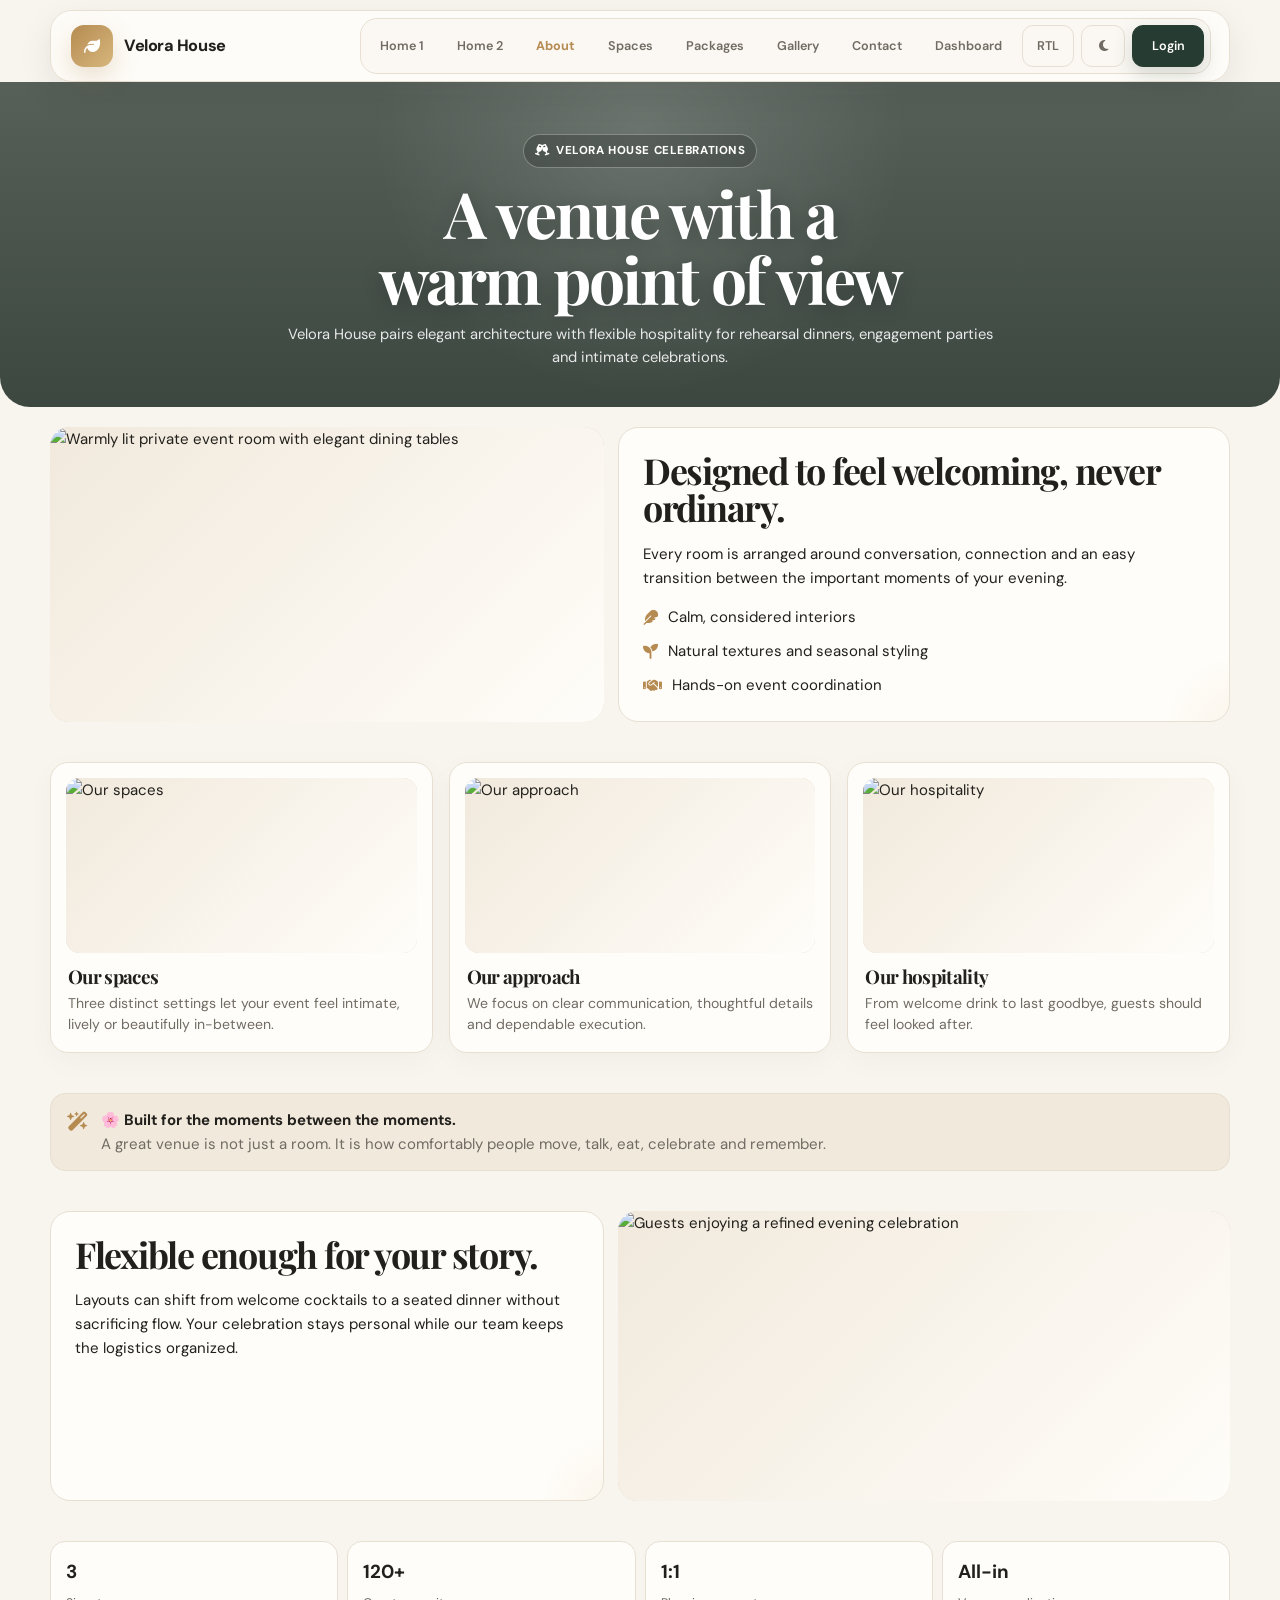
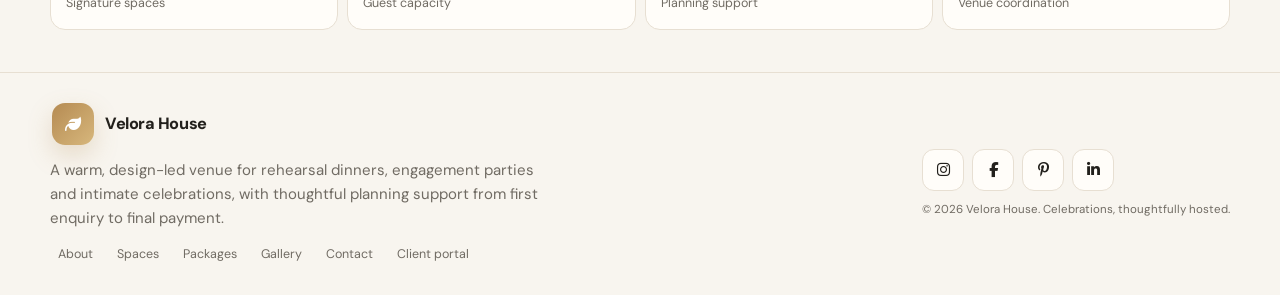
==== about.html @ f4fc36e4 "commit" ====
﻿<!DOCTYPE html>
<html lang="en">
<head>
    <meta charset="UTF-8">
    <meta name="viewport" content="width=device-width,initial-scale=1.0,viewport-fit=cover">
    <meta name="theme-color" content="#f8f5ef">
    <title>Velora House</title>
    <link rel="icon" type="image/svg+xml" href="data:image/svg+xml,%3Csvg xmlns='http://www.w3.org/2000/svg' viewBox='0 0 64 64'%3E%3Crect width='64' height='64' rx='18' fill='%23b58b52'/%3E%3Cpath d='M18 40c12-1 19-9 28-21 1 10-1 20-10 25-6 4-13 2-18-4Z' fill='white'/%3E%3C/svg%3E">
    <link rel="preconnect" href="https://fonts.googleapis.com">
    <link rel="preconnect" href="https://fonts.gstatic.com" crossorigin>
    <link href="https://fonts.googleapis.com/css2?family=DM+Sans:wght@400;500;600;700&family=Playfair+Display:wght@500;600;700&display=swap" rel="stylesheet">
    <link rel="stylesheet" href="https://cdnjs.cloudflare.com/ajax/libs/font-awesome/6.7.2/css/all.min.css">
    <link rel="stylesheet" href="assets/css/style.css">
</head>
<body>
    <div id="app"><header class="nav"><div class="container nav-in"><a class="logo" href="index.html" aria-label="Velora House home"><span class="logo-mark"><i class="fa-solid fa-leaf"></i></span><span>Velora House</span></a><nav class="navlinks"><a href="index.html">Home 1</a><a href="home-2.html">Home 2</a><a href="about.html">About</a><a href="spaces.html">Spaces</a><a href="packages.html">Packages</a><a href="gallery.html">Gallery</a><a href="contact.html">Contact</a><a href="dashboard.html">Dashboard</a><button class="nav-btn" data-rtl>RTL</button><button class="nav-btn" data-theme><i class="fa-solid fa-moon"></i></button><a class="nav-btn login-btn" href="login.html">Login</a></nav><button class="menu" id="menu"><i class="fa-solid fa-bars"></i></button></div></header><div id="mobileNav" style="display:none;position:fixed;inset:76px 14px auto 14px;z-index:1100;background:var(--surface);border:1px solid var(--line);border-radius:18px;padding:12px;box-shadow:var(--shadow)"><div style="display:grid;gap:5px"><a class="nav-btn" href="index.html">Home 1</a><a class="nav-btn" href="home-2.html">Home 2</a><a class="nav-btn" href="about.html">About</a><a class="nav-btn" href="spaces.html">Spaces</a><a class="nav-btn" href="packages.html">Packages</a><a class="nav-btn" href="gallery.html">Gallery</a><a class="nav-btn" href="contact.html">Contact</a><a class="nav-btn" href="dashboard.html">Dashboard</a><div style="display:grid;grid-template-columns:1fr 1fr;gap:6px"><button class="nav-btn" data-rtl>RTL</button><button class="nav-btn" data-theme>Theme</button></div><a class="btn primary" href="login.html">Login</a></div></div><main><section class="page-hero" style="--page-bg:url('https://images.unsplash.com/photo-1520854221256-17451cc331bf?auto=format&fit=crop&w=1800&q=90')"><div class="container"><span class="page-hero-kicker"><i class="fa-solid fa-champagne-glasses"></i> Velora House celebrations</span><h1>A venue with a warm point of view</h1><p>Velora House pairs elegant architecture with flexible hospitality for rehearsal dinners, engagement parties and intimate celebrations.</p></div></section>
<section class="section"><div class="container feature"><div class="visual reveal"><img src="https://images.unsplash.com/photo-1520854221256-17451cc331bf?auto=format&fit=crop&w=1800&q=90" alt="Warmly lit private event room with elegant dining tables" loading="lazy" decoding="async" referrerpolicy="no-referrer" onerror="this.onerror=null;this.src='https://storage.googleapis.com/leye_bucket/wp-content/uploads/429088db-salon-61_phillip-amandas-rehearsal-dinner-1018.jpg';"></div><div class="content reveal"><h2>Designed to feel welcoming, never ordinary.</h2><p>Every room is arranged around conversation, connection and an easy transition between the important moments of your evening.</p><div class="list"><div><i class="fa-solid fa-feather"></i><span>Calm, considered interiors</span></div><div><i class="fa-solid fa-seedling"></i><span>Natural textures and seasonal styling</span></div><div><i class="fa-solid fa-handshake"></i><span>Hands-on event coordination</span></div></div></div></div></section>
<section class="section"><div class="container grid-3"><article class="card reveal"><div class="card-media"><img src="https://images.unsplash.com/photo-1469371670807-013ccf25f16a?auto=format&fit=crop&w=1800&q=90" alt="Our spaces" loading="lazy" decoding="async" referrerpolicy="no-referrer" onerror="this.onerror=null;this.src='https://storage.googleapis.com/leye_bucket/wp-content/uploads/429088db-salon-61_phillip-amandas-rehearsal-dinner-1018.jpg';"></div><h3>Our spaces</h3><p>Three distinct settings let your event feel intimate, lively or beautifully in-between.</p></article><article class="card reveal"><div class="card-media"><img src="https://images.unsplash.com/photo-1511285560929-80b456fea0bc?auto=format&fit=crop&w=1800&q=90" alt="Our approach" loading="lazy" decoding="async" referrerpolicy="no-referrer" onerror="this.onerror=null;this.src='https://storage.googleapis.com/leye_bucket/wp-content/uploads/429088db-salon-61_phillip-amandas-rehearsal-dinner-1018.jpg';"></div><h3>Our approach</h3><p>We focus on clear communication, thoughtful details and dependable execution.</p></article><article class="card reveal"><div class="card-media"><img src="https://images.unsplash.com/photo-1510076857177-7470076d4098?auto=format&fit=crop&w=1800&q=90" alt="Our hospitality" loading="lazy" decoding="async" referrerpolicy="no-referrer" onerror="this.onerror=null;this.src='https://storage.googleapis.com/leye_bucket/wp-content/uploads/429088db-salon-61_phillip-amandas-rehearsal-dinner-1018.jpg';"></div><h3>Our hospitality</h3><p>From welcome drink to last goodbye, guests should feel looked after.</p></article></div></section>
<section class="section"><div class="container"><div class="notice"><i class="fa-solid fa-wand-magic-sparkles"></i><div><strong>🌸 Built for the moments between the moments.</strong><br><span style="color:var(--muted)">A great venue is not just a room. It is how comfortably people move, talk, eat, celebrate and remember.</span></div></div></div></section>
<section class="section"><div class="container feature"><div class="content reveal"><h2>Flexible enough for your story.</h2><p>Layouts can shift from welcome cocktails to a seated dinner without sacrificing flow. Your celebration stays personal while our team keeps the logistics organized.</p></div><div class="visual reveal"><img src="https://images.unsplash.com/photo-1527529482837-983692775a8b?auto=format&fit=crop&w=1800&q=90" alt="Guests enjoying a refined evening celebration" loading="lazy" decoding="async" referrerpolicy="no-referrer" onerror="this.onerror=null;this.src='https://storage.googleapis.com/leye_bucket/wp-content/uploads/429088db-salon-61_phillip-amandas-rehearsal-dinner-1018.jpg';"></div></div></section>
<section class="section"><div class="container"><div class="stats"><div class="stat"><strong>3</strong><span>Signature spaces</span></div><div class="stat"><strong>120+</strong><span>Guest capacity</span></div><div class="stat"><strong>1:1</strong><span>Planning support</span></div><div class="stat"><strong>All-in</strong><span>Venue coordination</span></div></div></div></section>
</main><footer class="footer"><div class="container footer-in"><div class="footer-copy"><a class="logo footer-logo" href="index.html"><span class="logo-mark"><i class="fa-solid fa-leaf"></i></span><span>Velora House</span></a><p>A warm, design-led venue for rehearsal dinners, engagement parties and intimate celebrations, with thoughtful planning support from first enquiry to final payment.</p><div class="footer-links"><a href="about.html">About</a><a href="spaces.html">Spaces</a><a href="packages.html">Packages</a><a href="gallery.html">Gallery</a><a href="contact.html">Contact</a><a href="dashboard.html">Client portal</a></div></div><div><div class="social"><a href="#" aria-label="Instagram"><i class="fa-brands fa-instagram"></i></a><a href="#" aria-label="Facebook"><i class="fa-brands fa-facebook-f"></i></a><a href="#" aria-label="Pinterest"><i class="fa-brands fa-pinterest-p"></i></a><a href="#" aria-label="LinkedIn"><i class="fa-brands fa-linkedin-in"></i></a></div><div style="color:var(--muted);font-size:.72rem;margin-top:10px">© 2026 Velora House. Celebrations, thoughtfully hosted.</div></div></div></footer>    </div>
    <button class="top" id="topBtn" aria-label="Back to top"><i class="fa-solid fa-arrow-up"></i></button>
    <script src="assets/js/main.js"></script>
</body>
</html>
---- assets/css/style.css ----
:root {
            --bg: #f8f5ef;
            --surface: #fffdf9;
            --ink: #22201c;
            --muted: #706b63;
            --line: #e7dfd2;
            --gold: #b58b52;
            --gold2: #d7b77c;
            --green: #263b31;
            --cream: #f1e9dc;
            --shadow: 0 18px 50px rgba(48, 39, 27, .10);
            --radius: 24px;
            --max: 1180px;
        }

        [data-theme="dark"] {
            --bg: #111814;
            --surface: #17221d;
            --ink: #f7f3eb;
            --muted: #b8b4aa;
            --line: #2c3a33;
            --gold: #d3ad70;
            --gold2: #e1c48e;
            --green: #dce7df;
            --cream: #202c25;
            --shadow: 0 18px 50px rgba(0, 0, 0, .28);
        }

        * {
            box-sizing: border-box
        }

        html {
            scroll-behavior: smooth
        }

        body {
            margin: 0;
            background: var(--bg);
            color: var(--ink);
            font-family: "DM Sans", sans-serif;
            line-height: 1.6;
            overflow-x: hidden
        }

        img {
            display: block;
            width: 100%;
            height: 100%;
            object-fit: cover
        }

        a {
            text-decoration: none;
            color: inherit
        }

        button,
        input,
        textarea,
        select {
            font: inherit
        }

        button {
            cursor: pointer
        }

        .container {
            width: min(var(--max), calc(100% - 40px));
            margin: auto
        }

        .nav {
            position: sticky;
            top: 0;
            z-index: 1000;
            background: color-mix(in srgb, var(--bg) 88%, transparent);
            backdrop-filter: blur(16px);
            border-bottom: 1px solid var(--line)
        }

        .nav-in {
            height: 76px;
            display: flex;
            align-items: center;
            gap: 14px
        }

        .logo {
            display: flex;
            align-items: center;
            gap: 10px;
            font-weight: 800;
            letter-spacing: -.03em;
            margin-right: auto
        }

        .logo-mark {
            width: 40px;
            height: 40px;
            border-radius: 13px;
            background: linear-gradient(135deg, var(--gold), var(--gold2));
            display: grid;
            place-items: center;
            color: #fff;
            box-shadow: 0 10px 24px rgba(181, 139, 82, .25)
        }

        .logo span {
            font-size: 1.05rem
        }

        .navlinks {
            display: flex;
            align-items: center;
            gap: 5px
        }

        .navlinks a,
        .nav-btn {
            border: 1px solid transparent;
            padding: 9px 12px;
            border-radius: 12px;
            color: var(--muted);
            font-weight: 600;
            font-size: .86rem;
            background: transparent
        }

        .navlinks a:hover,
        .nav-btn:hover {
            background: var(--surface);
            border-color: var(--line);
            color: var(--ink)
        }

        .nav-btn {
            border-color: var(--line);
            min-width: 74px
        }

        .login-btn {
            background: var(--green) !important;
            color: #fff !important;
            border-color: var(--green) !important
        }

        .menu {
            display: none;
            width: 42px;
            height: 42px;
            border: 1px solid var(--line);
            background: var(--surface);
            border-radius: 12px;
            color: var(--ink)
        }

        .hero {
            padding: 74px 0 38px
        }

        .hero-grid {
            display: grid;
            grid-template-columns: 1.02fr .98fr;
            gap: 28px;
            align-items: stretch
        }

        .hero-copy {
            min-height: 500px;
            padding: 48px;
            border: 1px solid var(--line);
            border-radius: 32px;
            background: linear-gradient(145deg, var(--surface), var(--cream));
            display: flex;
            flex-direction: column;
            justify-content: center
        }

        .eyebrow {
            display: inline-flex;
            align-self: flex-start;
            padding: 7px 12px;
            border-radius: 99px;
            border: 1px solid var(--line);
            color: var(--gold);
            font-weight: 700;
            font-size: .78rem;
            margin-bottom: 18px
        }

        h1,
        h2,
        h3 {
            font-family: "Playfair Display", serif;
            line-height: 1.05;
            letter-spacing: -.035em;
            margin: 0
        }

        .hero h1 {
            font-size: clamp(2.9rem, 6vw, 5.6rem);
            max-width: 760px
        }

        .hero h1 span {
            display: block
        }

        .hero p {
            color: var(--muted);
            max-width: 620px;
            font-size: 1.02rem;
            margin: 22px 0
        }

        .actions {
            display: flex;
            gap: 10px;
            flex-wrap: wrap
        }

        .btn {
            border: 1px solid var(--line);
            border-radius: 13px;
            padding: 12px 17px;
            background: var(--surface);
            color: var(--ink);
            font-weight: 700;
            display: inline-flex;
            align-items: center;
            justify-content: center;
            gap: 8px;
            min-height: 46px
        }

        .btn.primary {
            background: var(--green);
            border-color: var(--green);
            color: #fff
        }

        .btn.gold {
            background: var(--gold);
            border-color: var(--gold);
            color: #fff
        }

        .btn:hover {
            transform: translateY(-2px);
            box-shadow: 0 10px 22px rgba(0, 0, 0, .08)
        }

        .hero-media {
            min-height: 500px;
            border-radius: 32px;
            overflow: hidden;
            position: relative;
            box-shadow: var(--shadow)
        }

        .hero-media img {
            position: absolute;
            inset: 0
        }

        .hero-media:after {
            content: "";
            position: absolute;
            inset: 0;
            background: linear-gradient(180deg, transparent 50%, rgba(0, 0, 0, .58))
        }

        .hero-caption {
            position: absolute;
            z-index: 2;
            bottom: 24px;
            left: 24px;
            right: 24px;
            color: #fff
        }

        .hero-caption strong {
            font-size: 1.1rem
        }

        .hero-caption p {
            color: #eee;
            margin: 3px 0 0;
            font-size: .85rem
        }

        .section {
            padding: 34px 0
        }

        .section-head {
            display: flex;
            align-items: end;
            justify-content: space-between;
            gap: 20px;
            margin-bottom: 18px
        }

        .section-head h2 {
            font-size: clamp(1.8rem, 3vw, 2.7rem)
        }

        .section-head p {
            max-width: 550px;
            color: var(--muted);
            margin: 0
        }

        .grid-3 {
            display: grid;
            grid-template-columns: repeat(3, 1fr);
            gap: 16px
        }

        .grid-2 {
            display: grid;
            grid-template-columns: repeat(2, 1fr);
            gap: 16px
        }

        .card {
            background: var(--surface);
            border: 1px solid var(--line);
            border-radius: 22px;
            padding: 22px;
            box-shadow: 0 8px 30px rgba(0, 0, 0, .03);
            transition: .3s
        }

        .card:hover {
            transform: translateY(-5px);
            box-shadow: var(--shadow);
            border-color: color-mix(in srgb, var(--gold) 45%, var(--line))
        }

        .card-media {
            height: 220px;
            border-radius: 17px;
            overflow: hidden;
            margin: -4px -4px 18px
        }

        .card-media img {
            transition: transform .6s
        }

        .card:hover img {
            transform: scale(1.045)
        }

        .card h3 {
            font-size: 1.35rem;
            margin-bottom: 8px
        }

        .card p {
            color: var(--muted);
            margin: 0
        }

        .feature {
            display: grid;
            grid-template-columns: .95fr 1.05fr;
            gap: 20px;
            align-items: stretch
        }

        .feature .visual {
            min-height: 360px;
            border-radius: 26px;
            overflow: hidden
        }

        .feature .content {
            padding: 34px;
            border: 1px solid var(--line);
            background: var(--surface);
            border-radius: 26px
        }

        .list {
            display: grid;
            gap: 10px;
            margin-top: 20px
        }

        .list div {
            display: flex;
            gap: 10px;
            align-items: flex-start
        }

        .list i {
            color: var(--gold);
            margin-top: 5px
        }

        .stats {
            display: grid;
            grid-template-columns: repeat(4, 1fr);
            gap: 12px
        }

        .stat {
            padding: 19px;
            border: 1px solid var(--line);
            border-radius: 18px;
            background: var(--surface)
        }

        .stat strong {
            display: block;
            font-size: 1.35rem;
            margin-bottom: 5px
        }

        .stat span {
            color: var(--muted);
            font-size: .85rem
        }

        .gallery {
            display: grid;
            grid-template-columns: repeat(4, 1fr);
            gap: 12px
        }

        .gallery .g {
            height: 210px;
            border-radius: 18px;
            overflow: hidden;
            position: relative
        }

        .gallery .g:nth-child(1) {
            grid-column: span 2;
            grid-row: span 2;
            height: 432px
        }

        .gallery img {
            transition: .5s
        }

        .gallery .g:hover img {
            transform: scale(1.06)
        }

        .g:after {
            content: attr(data-caption);
            position: absolute;
            left: 10px;
            right: 10px;
            bottom: 10px;
            padding: 8px 10px;
            border-radius: 10px;
            background: rgba(0, 0, 0, .52);
            color: #fff;
            font-size: .76rem
        }

        .page-hero {
            padding: 62px 0 26px;
            text-align: center
        }

        .page-hero h1 {
            font-size: clamp(2.3rem, 5vw, 4rem);
            white-space: nowrap
        }

        .page-hero p {
            max-width: 690px;
            margin: 15px auto 0;
            color: var(--muted)
        }

        .notice {
            padding: 18px 20px;
            border: 1px solid var(--line);
            border-radius: 18px;
            background: var(--cream);
            display: flex;
            gap: 12px;
            align-items: flex-start
        }

        .notice i {
            color: var(--gold);
            font-size: 1.2rem;
            margin-top: 4px
        }

        .contact-grid {
            display: grid;
            grid-template-columns: .85fr 1.15fr;
            gap: 18px
        }

        .contact-info {
            display: grid;
            gap: 12px
        }

        .contact-item {
            padding: 20px;
            border: 1px solid var(--line);
            border-radius: 18px;
            background: var(--surface);
            display: flex;
            gap: 14px
        }

        .contact-item i {
            color: var(--gold);
            font-size: 1.2rem;
            width: 25px
        }

        .form {
            padding: 24px;
            border: 1px solid var(--line);
            background: var(--surface);
            border-radius: 22px
        }

        .form-grid {
            display: grid;
            grid-template-columns: 1fr 1fr;
            gap: 12px
        }

        .field {
            display: grid;
            gap: 6px
        }

        .field.full {
            grid-column: 1/-1
        }

        .field label {
            font-size: .8rem;
            font-weight: 700
        }

        .field input,
        .field textarea,
        .field select {
            border: 1px solid var(--line);
            background: var(--bg);
            color: var(--ink);
            border-radius: 12px;
            padding: 12px;
            outline: none
        }

        .field textarea {
            min-height: 120px;
            resize: vertical
        }

        .map {
            height: 280px;
            border: 0;
            width: 100%;
            border-radius: 20px
        }

        .footer {
            margin-top: 36px;
            border-top: 1px solid var(--line);
            padding: 34px 0
        }

        .footer-in {
            display: flex;
            justify-content: space-between;
            gap: 20px;
            align-items: center
        }

        .footer p {
            max-width: 500px;
            color: var(--muted);
            margin: 7px 0 0
        }

        .social {
            display: flex;
            gap: 8px
        }

        .social a {
            width: 42px;
            height: 42px;
            border: 1px solid var(--line);
            border-radius: 12px;
            display: grid;
            place-items: center;
            background: var(--surface);
            transition: .25s
        }

        .social a:hover {
            transform: translateY(-3px);
            box-shadow: var(--shadow);
            color: var(--gold)
        }

        .top {
            position: fixed;
            right: 18px;
            bottom: 18px;
            width: 44px;
            height: 44px;
            border: 1px solid var(--line);
            border-radius: 50%;
            background: var(--surface);
            color: var(--ink);
            z-index: 800;
            display: none
        }

        .reveal {
            opacity: 0;
            transform: translateY(18px);
            transition: .65s ease
        }

        .reveal.show {
            opacity: 1;
            transform: none
        }

        .auth {
            min-height: 100vh;
            display: grid;
            place-items: center;
            padding: 28px 18px;
            background: radial-gradient(circle at top, var(--cream), var(--bg) 48%)
        }

        .auth-card {
            width: min(430px, 100%);
            position: relative;
            padding: 62px 28px 28px;
            background: var(--surface);
            border: 1px solid var(--line);
            border-radius: 28px;
            box-shadow: var(--shadow)
        }

        .auth-controls {
            position: absolute;
            top: 16px;
            right: 16px;
            display: flex;
            gap: 7px
        }

        .auth-controls button {
            height: 38px;
            min-width: 52px;
            border: 1px solid var(--line);
            border-radius: 11px;
            background: var(--bg);
            color: var(--ink);
            font-weight: 700
        }

        .auth-logo {
            justify-content: center;
            margin-bottom: 15px
        }

        .auth h1 {
            text-align: center;
            font-size: 2rem
        }

        .auth-sub {
            text-align: center;
            color: var(--muted);
            font-size: .88rem;
            margin: 8px 0 20px
        }

        .social-login {
            display: grid;
            grid-template-columns: 1fr 1fr;
            gap: 9px
        }

        .social-login button {
            border: 1px solid var(--line);
            background: var(--surface);
            border-radius: 11px;
            padding: 11px;
            font-weight: 700;
            transition: .25s
        }

        .social-login button:hover {
            transform: translateY(-2px);
            box-shadow: 0 9px 18px rgba(0, 0, 0, .08)
        }

        .divider {
            text-align: center;
            color: var(--muted);
            font-size: .72rem;
            margin: 14px 0
        }

        .auth-form {
            display: grid;
            gap: 11px
        }

        .auth-form label {
            font-size: .76rem;
            font-weight: 700
        }

        .auth-form input {
            width: 100%;
            padding: 11px;
            border: 1px solid var(--line);
            border-radius: 11px;
            background: var(--bg);
            color: var(--ink)
        }

        .remember-row {
            display: flex;
            justify-content: space-between;
            align-items: center;
            gap: 24px;
            font-size: .72rem;
            margin-top: -2px
        }

        .remember-row label {
            display: flex;
            align-items: center;
            gap: 6px;
            white-space: nowrap
        }

        .remember-row a {
            color: var(--gold);
            font-weight: 700;
            white-space: nowrap
        }

        .auth-switch {
            text-align: center;
            color: var(--muted);
            font-size: .8rem;
            margin-top: 15px
        }

        .auth-switch a {
            color: var(--gold);
            font-weight: 800
        }

        .dashboard {
            min-height: 100vh;
            background: var(--bg)
        }

        .dash-shell {
            display: grid;
            grid-template-columns: 240px 1fr;
            min-height: 100vh
        }

        .sidebar {
            position: sticky;
            top: 0;
            height: 100vh;
            border-right: 1px solid var(--line);
            background: var(--surface);
            padding: 20px 14px;
            display: flex;
            flex-direction: column
        }

        .side-links {
            display: grid;
            gap: 5px;
            margin-top: 28px
        }

        .side-links a,
        .side-action {
            padding: 11px 12px;
            border-radius: 12px;
            color: var(--muted);
            font-weight: 700;
            font-size: .85rem;
            border: 1px solid transparent;
            background: transparent;
            text-align: left
        }

        .side-links a:hover,
        .side-action:hover,
        .side-links a.active {
            background: var(--cream);
            border-color: var(--line);
            color: var(--ink)
        }

        .side-bottom {
            margin-top: auto;
            display: grid;
            gap: 5px
        }

        .dash-main {
            padding: 24px;
            min-width: 0
        }

        .dash-top {
            display: flex;
            align-items: center;
            justify-content: space-between;
            gap: 15px;
            margin-bottom: 22px
        }

        .dash-menu {
            display: none;
            width: 42px;
            height: 42px;
            border: 1px solid var(--line);
            border-radius: 12px;
            background: var(--surface);
            color: var(--ink)
        }

        .dash-welcome {
            padding: 26px;
            border-radius: 24px;
            background: linear-gradient(135deg, var(--green), #3c594a);
            color: #fff;
            margin-bottom: 18px
        }

        .dash-welcome p {
            margin: 7px 0 0;
            color: #dce7df
        }

        .dash-grid {
            display: grid;
            grid-template-columns: repeat(4, 1fr);
            gap: 12px;
            margin-bottom: 18px
        }

        .dash-card {
            padding: 19px;
            background: var(--surface);
            border: 1px solid var(--line);
            border-radius: 18px
        }

        .dash-card small {
            color: var(--muted)
        }

        .dash-card strong {
            display: block;
            font-size: 1.45rem;
            margin: 5px 0
        }

        .dash-section {
            margin-bottom: 18px
        }

        .dash-section h2 {
            font-size: 1.5rem;
            margin-bottom: 12px
        }

        .station-grid {
            display: grid;
            grid-template-columns: repeat(3, 1fr);
            gap: 12px
        }

        .station {
            border: 1px solid var(--line);
            background: var(--surface);
            border-radius: 18px;
            padding: 16px
        }

        .station .row {
            display: flex;
            justify-content: space-between;
            gap: 8px
        }

        .status {
            font-size: .72rem;
            font-weight: 800;
            color: #247a4c;
            background: #e5f4ea;
            padding: 5px 8px;
            border-radius: 99px
        }

        .status.busy {
            color: #9a5d17;
            background: #fff0d9
        }

        .progress {
            height: 8px;
            background: var(--line);
            border-radius: 99px;
            overflow: hidden;
            margin: 12px 0
        }

        .progress span {
            display: block;
            height: 100%;
            width: 68%;
            background: var(--gold);
            border-radius: 99px
        }

        .table-wrap {
            overflow: auto;
            border: 1px solid var(--line);
            border-radius: 18px;
            background: var(--surface)
        }

        table {
            width: 100%;
            border-collapse: collapse;
            min-width: 650px
        }

        th,
        td {
            text-align: left;
            padding: 13px;
            border-bottom: 1px solid var(--line);
            font-size: .82rem
        }

        th {
            color: var(--muted);
            font-size: .72rem;
            text-transform: uppercase
        }

        tr:last-child td {
            border-bottom: 0
        }

        .dash-view {
            display: none
        }

        .dash-view.active {
            display: block
        }

        @media(max-width:1050px) {
            .navlinks {
                display: none
            }

            .menu {
                display: block
            }

            .hero-grid,
            .feature,
            .contact-grid {
                grid-template-columns: 1fr
            }

            .hero-copy,
            .hero-media {
                min-height: 420px
            }

            .grid-3,
            .station-grid {
                grid-template-columns: repeat(2, 1fr)
            }

            .dash-shell {
                grid-template-columns: 1fr
            }

            .sidebar {
                position: fixed;
                z-index: 1200;
                left: -270px;
                width: 250px;
                transition: .25s
            }

            .sidebar.open {
                left: 0;
                box-shadow: 20px 0 50px rgba(0, 0, 0, .15)
            }

            .dash-menu {
                display: block
            }

            .dash-grid {
                grid-template-columns: repeat(2, 1fr)
            }
        }

        @media(max-width:680px) {
            .container {
                width: min(100% - 28px, var(--max))
            }

            .nav-in {
                height: 68px
            }

            .logo span {
                font-size: .95rem
            }

            .nav-btn {
                min-width: 64px
            }

            .hero {
                padding: 28px 0 18px
            }

            .hero-grid {
                gap: 14px
            }

            .hero-copy {
                padding: 28px 20px;
                min-height: 440px;
                border-radius: 22px
            }

            .hero-media {
                min-height: 330px;
                border-radius: 22px
            }

            .hero h1 {
                font-size: clamp(2.35rem, 12vw, 3.6rem)
            }

            .hero h1 span {
                display: block
            }

            .section {
                padding: 24px 0
            }

            .section-head {
                display: block
            }

            .section-head p {
                margin-top: 8px
            }

            .grid-3,
            .grid-2,
            .stats,
            .dash-grid,
            .form-grid {
                grid-template-columns: 1fr
            }

            .gallery {
                grid-template-columns: 1fr 1fr
            }

            .gallery .g,
            .gallery .g:nth-child(1) {
                height: 170px;
                grid-column: auto;
                grid-row: auto
            }

            .page-hero {
                padding: 42px 0 20px
            }

            .page-hero h1 {
                font-size: 2.35rem;
                white-space: normal
            }

            .feature .content {
                padding: 24px
            }

            .feature .visual {
                min-height: 290px
            }

            .contact-grid {
                gap: 12px
            }

            .footer-in {
                display: grid
            }

            .footer {
                padding-bottom: 90px
            }

            .auth {
                padding: 14px
            }

            .auth-card {
                padding: 62px 20px 24px;
                border-radius: 22px
            }

            .auth-controls {
                top: 12px;
                right: 12px
            }

            .auth h1 {
                font-size: 1.75rem
            }

            .remember-row {
                gap: 28px
            }

            .auth-form input {
                min-height: 44px
            }

            .dash-main {
                padding: 15px
            }

            .dash-welcome {
                padding: 20px
            }

            .station-grid {
                grid-template-columns: 1fr
            }

            .dash-top {
                margin-bottom: 15px
            }
        }

        @media(prefers-reduced-motion:reduce) {

            *,
            *::before,
            *::after {
                scroll-behavior: auto !important;
                transition: none !important;
                animation: none !important
            }
        }

        /* ===== Premium refinement layer ===== */
        html {
            background: var(--bg);
            color-scheme: light
        }

        html[data-theme="dark"] {
            color-scheme: dark
        }

        body {
            min-width: 320px;
            transition: background-color .28s ease, color .28s ease
        }

        .nav {
            background: transparent;
            border: 0;
            padding: 10px 0 0
        }

        .nav-in {
            height: 68px;
            padding: 0 9px;
            background: color-mix(in srgb, var(--surface) 92%, transparent);
            border: 1px solid var(--line);
            border-radius: 20px;
            box-shadow: 0 12px 35px rgba(31, 27, 21, .08)
        }

        [data-theme="dark"] .nav-in {
            box-shadow: 0 14px 40px rgba(0, 0, 0, .22)
        }

        .navlinks {
            padding: 5px;
            background: color-mix(in srgb, var(--bg) 65%, transparent);
            border: 1px solid var(--line);
            border-radius: 15px
        }

        .navlinks a,
        .nav-btn {
            transition: transform .22s ease, background .22s ease, color .22s ease, border-color .22s ease, box-shadow .22s ease
        }

        .navlinks a:hover,
        .nav-btn:hover {
            transform: translateY(-1px);
            box-shadow: 0 7px 18px rgba(0, 0, 0, .06)
        }

        .navlinks .login-btn {
            box-shadow: 0 8px 20px rgba(38, 59, 49, .18)
        }

        .logo-mark {
            position: relative;
            overflow: hidden
        }

        .logo-mark:after {
            content: "";
            position: absolute;
            inset: -60% -20%;
            background: linear-gradient(120deg, transparent 35%, rgba(255, 255, 255, .55) 50%, transparent 65%);
            transform: translateX(-80%);
            animation: logoSweep 4.5s ease-in-out infinite
        }

        @keyframes logoSweep {

            0%,
            65% {
                transform: translateX(-80%)
            }

            78%,
            100% {
                transform: translateX(80%)
            }
        }

        .hero {
            padding-top: 58px
        }

        .hero-copy {
            position: relative;
            overflow: hidden;
            isolation: isolate
        }

        .hero-copy:before,
        .hero-copy:after {
            content: "";
            position: absolute;
            border-radius: 50%;
            filter: blur(2px);
            z-index: -1;
            pointer-events: none
        }

        .hero-copy:before {
            width: 220px;
            height: 220px;
            right: -80px;
            top: -70px;
            background: radial-gradient(circle, rgba(215, 183, 124, .24), transparent 68%);
            animation: orbFloat 7s ease-in-out infinite
        }

        .hero-copy:after {
            width: 180px;
            height: 180px;
            left: -80px;
            bottom: -80px;
            background: radial-gradient(circle, rgba(38, 59, 49, .13), transparent 68%);
            animation: orbFloat 9s ease-in-out infinite reverse
        }

        @keyframes orbFloat {
            50% {
                transform: translate(18px, 14px) scale(1.08)
            }
        }

        .hero h1 {
            position: relative
        }

        .hero h1 span {
            opacity: 0;
            transform: translateY(28px);
            animation: headlineIn .8s cubic-bezier(.2, .75, .2, 1) forwards
        }

        .hero h1 span:nth-child(2) {
            animation-delay: .14s
        }

        @keyframes headlineIn {
            to {
                opacity: 1;
                transform: none
            }
        }

        .hero h1:after {
            content: "";
            display: block;
            width: 92px;
            height: 5px;
            border-radius: 99px;
            background: linear-gradient(90deg, var(--gold), var(--gold2), transparent);
            margin-top: 20px;
            animation: lineReveal 1s .38s ease both
        }

        @keyframes lineReveal {
            from {
                width: 0;
                opacity: 0
            }

            to {
                width: 92px;
                opacity: 1
            }
        }

        .hero-media {
            transform: translateZ(0);
            box-shadow: 0 24px 70px rgba(34, 29, 22, .14)
        }

        .hero-media img {
            animation: heroZoom 12s ease-in-out infinite alternate
        }

        @keyframes heroZoom {
            from {
                transform: scale(1)
            }

            to {
                transform: scale(1.045)
            }
        }

        .hero-caption {
            padding: 14px 16px;
            border: 1px solid rgba(255, 255, 255, .18);
            background: rgba(15, 18, 15, .35);
            backdrop-filter: blur(12px);
            border-radius: 16px
        }

        .actions .btn {
            transition: transform .25s ease, box-shadow .25s ease
        }

        .actions .btn:hover {
            transform: translateY(-3px) scale(1.01)
        }

        .section-head h2 {
            position: relative
        }

        .section-head h2:after {
            content: "";
            display: block;
            width: 42px;
            height: 3px;
            background: var(--gold);
            border-radius: 99px;
            margin-top: 10px
        }

        .card {
            position: relative;
            overflow: hidden
        }

        .card:before {
            content: "";
            position: absolute;
            left: 0;
            top: 0;
            width: 100%;
            height: 2px;
            background: linear-gradient(90deg, transparent, var(--gold), transparent);
            transform: scaleX(0);
            transition: .35s
        }

        .card:hover:before {
            transform: scaleX(1)
        }

        .feature .content {
            position: relative;
            overflow: hidden
        }

        .feature .content:after {
            content: "";
            position: absolute;
            width: 160px;
            height: 160px;
            right: -90px;
            bottom: -90px;
            background: radial-gradient(circle, var(--gold2), transparent 67%);
            opacity: .12;
            pointer-events: none
        }

        .stat {
            transition: .25s ease
        }

        .stat:hover {
            transform: translateY(-3px);
            box-shadow: var(--shadow)
        }

        .gallery .g {
            box-shadow: 0 10px 28px rgba(0, 0, 0, .07)
        }

        .page-hero {
            position: relative;
            overflow: hidden
        }

        .page-hero:before {
            content: "";
            position: absolute;
            inset: 0;
            pointer-events: none;
            background: radial-gradient(circle at 50% 0, rgba(215, 183, 124, .16), transparent 42%)
        }

        .page-hero>* {
            position: relative
        }

        .page-hero h1 {
            animation: pageTitle .7s ease both
        }

        @keyframes pageTitle {
            from {
                opacity: 0;
                transform: translateY(15px)
            }

            to {
                opacity: 1;
                transform: none
            }
        }

        .auth {
            background: var(--bg);
            transition: background .28s ease
        }

        .auth-card {
            background: var(--surface);
            transition: background .28s ease, border-color .28s ease;
            box-shadow: 0 24px 70px rgba(34, 29, 22, .12)
        }

        .auth-controls button {
            transition: .2s
        }

        .auth-controls button:hover {
            transform: translateY(-2px);
            color: var(--gold)
        }

        .dashboard {
            background: var(--bg)
        }

        .sidebar {
            background: var(--surface);
            transition: background .28s ease
        }

        .dash-welcome {
            position: relative;
            overflow: hidden;
            box-shadow: 0 16px 40px rgba(38, 59, 49, .15)
        }

        .dash-welcome:after {
            content: "";
            position: absolute;
            width: 220px;
            height: 220px;
            right: -70px;
            top: -90px;
            border-radius: 50%;
            background: radial-gradient(circle, rgba(215, 183, 124, .35), transparent 68%);
            animation: orbFloat 8s ease-in-out infinite
        }

        /* image safety: never show broken-image icon */
        img {
            background: linear-gradient(135deg, var(--cream), var(--surface))
        }

        @media(max-width:1050px) {
            .nav {
                padding: 8px 0 0
            }

            .nav-in {
                height: 62px
            }

            .navlinks {
                display: none
            }

            .menu {
                display: grid;
                place-items: center
            }
        }

        @media(max-width:680px) {
            .nav-in {
                height: 60px;
                border-radius: 17px
            }

            .nav {
                padding-top: 7px
            }

            .hero {
                padding-top: 28px
            }

            .hero-copy {
                min-height: 410px
            }

            .hero h1:after {
                margin-top: 16px
            }

            .hero-media img {
                animation: none
            }

            .page-hero h1 {
                white-space: normal
            }

            .nav-in {
                padding: 0 7px
            }

            .logo {
                min-width: 0
            }

            .logo span {
                font-size: .9rem
            }

            .logo-mark {
                width: 37px;
                height: 37px
            }
        }


        /* FINAL REFINEMENT V2 START */
        :root {
            --heading-xl: clamp(2.25rem, 4.8vw, 4.15rem);
            --heading-lg: clamp(1.65rem, 2.8vw, 2.45rem);
            --section-gap: 22px;
        }

        [data-theme="dark"] {
            --bg: #0f1512;
            --surface: #17201b;
            --ink: #f7f4ec;
            --muted: #c2c0b8;
            --line: #304038;
            --cream: #202c25;
            --green: #315344;
            --gold: #d8b678;
        }

        body {
            font-size: 15px
        }

        .container {
            width: min(var(--max), calc(100% - 32px))
        }

        .hero {
            padding: 38px 0 18px
        }

        .hero-grid {
            gap: 18px
        }

        .hero-copy {
            min-height: 410px;
            padding: 34px 36px;
            border-radius: 26px;
        }

        .hero-media {
            min-height: 410px;
            border-radius: 26px
        }

        .hero h1 {
            font-size: var(--heading-xl);
            line-height: .98;
            max-width: 720px;
        }

        .hero h1 span {
            display: block
        }

        .hero h1 span:first-child {
            position: relative;
        }

        .hero h1 span:first-child:after {
            content: "";
            display: block;
            width: 72px;
            height: 4px;
            margin-top: 13px;
            border-radius: 99px;
            background: linear-gradient(90deg, var(--gold), transparent);
            animation: titleLine 1.4s ease-out both;
        }

        @keyframes titleLine {
            from {
                width: 0;
                opacity: 0
            }

            to {
                width: 72px;
                opacity: 1
            }
        }

        .hero p {
            margin: 17px 0;
            font-size: .95rem;
            max-width: 570px
        }

        .eyebrow {
            margin-bottom: 14px
        }

        .actions {
            gap: 9px
        }

        .btn,
        .nav-btn,
        .navlinks a {
            min-height: 42px;
            height: 42px;
            display: inline-flex;
            align-items: center;
            justify-content: center;
            text-align: center;
            line-height: 1;
        }

        .btn {
            padding: 0 16px
        }

        .section {
            padding: 20px 0
        }

        .section-head {
            margin-bottom: 13px
        }

        .section-head h2 {
            font-size: var(--heading-lg)
        }

        .card {
            padding: 17px;
            border-radius: 18px
        }

        .card-media {
            height: 175px;
            margin: -2px -2px 14px;
            border-radius: 14px
        }

        .card h3 {
            font-size: 1.18rem;
            margin-bottom: 6px
        }

        .card p {
            font-size: .88rem;
            line-height: 1.5
        }

        .feature {
            gap: 14px
        }

        .feature .visual {
            min-height: 290px;
            border-radius: 20px
        }

        .feature .content {
            padding: 24px;
            border-radius: 20px
        }

        .feature .content h2 {
            font-size: var(--heading-lg)
        }

        .stats {
            gap: 9px
        }

        .stat {
            padding: 15px;
            border-radius: 15px
        }

        .stat strong {
            font-size: 1.18rem;
            margin-bottom: 3px
        }

        .stat span {
            font-size: .78rem
        }

        .gallery {
            gap: 9px
        }

        .gallery .g {
            height: 175px;
            border-radius: 14px
        }

        .gallery .g:nth-child(1) {
            height: 360px
        }

        .page-hero {
            padding: 40px 0 17px
        }

        .page-hero h1 {
            font-size: clamp(2rem, 4.5vw, 3.35rem);
            line-height: 1.04;
            white-space: normal;
        }

        .page-hero p {
            margin: 10px auto 0;
            font-size: .92rem
        }

        .notice {
            padding: 14px 16px;
            border-radius: 15px
        }

        .contact-grid {
            gap: 14px
        }

        .contact-item {
            padding: 15px;
            border-radius: 15px
        }

        .form {
            padding: 19px;
            border-radius: 18px
        }

        .footer {
            margin-top: 22px;
            padding: 25px 0
        }

        .footer-in {
            gap: 15px
        }

        .top {
            width: 42px;
            height: 42px
        }

        .nav {
            background: color-mix(in srgb, var(--bg) 94%, transparent)
        }

        .nav-in {
            height: 70px
        }

        .logo-mark {
            width: 38px;
            height: 38px;
            border-radius: 12px
        }

        .navlinks {
            gap: 3px
        }

        .navlinks a,
        .nav-btn {
            padding: 0 10px;
            font-size: .78rem
        }

        .login-btn {
            min-width: 72px
        }

        .auth-card {
            padding: 58px 24px 24px
        }

        .auth h1 {
            font-size: 1.85rem
        }

        .auth-sub {
            margin: 6px 0 16px
        }

        .auth-form {
            gap: 9px
        }

        .auth-form input {
            height: 43px
        }

        .remember-row {
            gap: 32px
        }

        .dashboard .dash-main {
            padding: 20px
        }

        .dash-welcome {
            padding: 21px;
            margin-bottom: 14px
        }

        .dash-grid {
            gap: 9px;
            margin-bottom: 14px
        }

        .dash-card {
            padding: 15px
        }

        .dash-section {
            margin-bottom: 14px
        }

        .dash-section h2 {
            font-size: 1.3rem;
            margin-bottom: 9px
        }

        .station-grid {
            gap: 9px
        }

        .station {
            padding: 14px
        }

        .table-wrap {
            border-radius: 14px
        }

        .img-fallback {
            background:
                radial-gradient(circle at 25% 20%, rgba(216, 182, 120, .35), transparent 32%),
                linear-gradient(135deg, var(--cream), var(--surface));
            display: grid;
            place-items: end start;
            min-height: 100%;
        }

        .img-fallback:after {
            content: attr(data-fallback);
            margin: 14px;
            padding: 7px 9px;
            border-radius: 9px;
            background: rgba(0, 0, 0, .5);
            color: #fff;
            font-size: .72rem;
        }

        [data-theme="dark"] .img-fallback:after {
            background: rgba(255, 255, 255, .12);
            color: var(--ink)
        }

        /* Keep every text/button readable in dark mode. */
        [data-theme="dark"] .btn.primary,
        [data-theme="dark"] .login-btn {
            background: #d5b271 !important;
            color: #17130e !important;
            border-color: #d5b271 !important
        }

        [data-theme="dark"] .btn.gold {
            background: #d5b271;
            border-color: #d5b271;
            color: #17130e
        }

        [data-theme="dark"] .dash-welcome {
            background: linear-gradient(135deg, #263f32, #315344);
            color: #fff
        }

        [data-theme="dark"] .dash-welcome p {
            color: #e1ebe4
        }

        [data-theme="dark"] .status {
            color: #ccebd7;
            background: #173426
        }

        [data-theme="dark"] .status.busy {
            color: #f4d19a;
            background: #3a2a17
        }

        @media(max-width:1050px) {

            .hero-copy,
            .hero-media {
                min-height: 360px
            }

            .hero-copy {
                padding: 28px
            }

            .page-hero {
                padding-top: 34px
            }
        }

        @media(max-width:680px) {
            .container {
                width: calc(100% - 28px)
            }

            .hero {
                padding: 20px 0 10px
            }

            .hero-grid {
                gap: 10px
            }

            .hero-copy {
                min-height: auto;
                padding: 25px 18px;
                border-radius: 20px
            }

            .hero-media {
                min-height: 285px;
                border-radius: 20px
            }

            .hero h1 {
                font-size: clamp(2.15rem, 11vw, 3.15rem);
                line-height: .99
            }

            .hero h1 span:first-child:after {
                margin-top: 10px;
                height: 3px;
                width: 54px
            }

            .hero p {
                font-size: .88rem;
                margin: 14px 0
            }

            .actions {
                width: 100%
            }

            .actions .btn {
                flex: 1;
                min-width: 0
            }

            .section {
                padding: 15px 0
            }

            .section-head {
                margin-bottom: 10px
            }

            .section-head h2 {
                font-size: 1.7rem
            }

            .grid-3,
            .grid-2,
            .stats,
            .dash-grid {
                gap: 9px
            }

            .card {
                padding: 14px
            }

            .card-media {
                height: 155px
            }

            .feature .visual {
                min-height: 235px
            }

            .feature .content {
                padding: 19px
            }

            .gallery .g,
            .gallery .g:nth-child(1) {
                height: 150px
            }

            .page-hero {
                padding: 28px 0 12px
            }

            .page-hero h1 {
                font-size: 2.05rem
            }

            .page-hero p {
                font-size: .86rem
            }

            .footer {
                margin-top: 15px
            }

            .auth-card {
                padding: 58px 18px 20px
            }

            .auth h1 {
                font-size: 1.65rem
            }

            .dash-main {
                padding: 12px !important
            }

            .dash-welcome {
                padding: 18px
            }

            .dash-welcome h1 {
                font-size: 1.55rem !important
            }
        }

        @media(max-width:390px) {
            .hero h1 {
                font-size: 2rem
            }

            .hero-copy {
                padding: 22px 16px
            }

            .btn {
                padding: 0 12px;
                font-size: .8rem
            }

            .remember-row {
                gap: 22px;
                font-size: .68rem
            }
        }

        /* FINAL REFINEMENT V2 END */


        /* FINAL VENUE REFINEMENT */
        .hero h1 {
            font-size: clamp(2.35rem, 5.2vw, 4.35rem);
            letter-spacing: -.045em
        }

        .hero h1 span {
            display: block;
            white-space: nowrap
        }

        @media(max-width:680px) {
            .hero h1 {
                font-size: clamp(1.95rem, 9.7vw, 3.05rem)
            }

            .hero h1 span {
                white-space: nowrap
            }
        }

        @media(max-width:390px) {
            .hero h1 {
                font-size: 1.82rem
            }
        }

        .footer-logo {
            margin-bottom: 8px
        }

        .footer-copy {
            max-width: 560px
        }

        .footer-links {
            display: flex;
            gap: 8px;
            flex-wrap: wrap;
            margin-top: 10px
        }

        .footer-links a {
            font-size: .78rem;
            color: var(--muted);
            padding: 5px 8px;
            border-radius: 8px
        }

        .footer-links a:hover {
            background: var(--cream);
            color: var(--ink)
        }

        .feature .content {
            min-height: 0
        }

        .feature .content p {
            max-width: 650px
        }

        .feature .content .list {
            margin-top: 14px
        }

        .img-fallback {
            position: relative;
            overflow: hidden;
            background: linear-gradient(135deg, rgba(38, 59, 49, .96), rgba(181, 139, 82, .48)), radial-gradient(circle at 70% 20%, rgba(255, 255, 255, .18), transparent 30%)
        }

        .img-fallback:before {
            content: "";
            position: absolute;
            inset: 18% 12% 12%;
            border: 1px solid rgba(255, 255, 255, .28);
            border-radius: 18px;
            box-shadow: 0 0 0 12px rgba(255, 255, 255, .025)
        }

        .auth-terms {
            display: flex;
            align-items: flex-start;
            gap: 8px;
            font-size: .72rem;
            color: var(--muted);
            line-height: 1.35
        }

        .auth-terms input {
            margin-top: 2px
        }

        /* ===== REAL VENUE IMAGE + RESPONSIVE HEADING FIX ===== */
        .page-hero {
            position: relative;
            isolation: isolate;
            overflow: hidden;
            min-height: 255px;
            display: grid;
            place-items: center;
            padding: 52px 0 38px;
            text-align: center;
            background: linear-gradient(180deg, rgba(24, 38, 31, .72), rgba(24, 38, 31, .84)), var(--page-bg) center/cover no-repeat;
            color: #fff;
            border-radius: 0 0 30px 30px
        }

        .page-hero:before {
            content: "";
            position: absolute;
            inset: 0;
            background: radial-gradient(circle at 50% 15%, rgba(255, 255, 255, .14), transparent 38%);
            pointer-events: none
        }

        .page-hero .container {
            position: relative;
            z-index: 1;
            min-width: 0
        }

        .page-hero-kicker {
            display: inline-flex;
            align-items: center;
            gap: 7px;
            padding: 7px 11px;
            border: 1px solid rgba(255, 255, 255, .3);
            border-radius: 999px;
            background: rgba(0, 0, 0, .18);
            font-size: .72rem;
            font-weight: 800;
            letter-spacing: .05em;
            text-transform: uppercase;
            margin-bottom: 12px
        }

        .page-hero h1 {
            font-size: clamp(2rem, 5vw, 4rem);
            line-height: 1.02;
            white-space: normal;
            overflow-wrap: anywhere;
            text-wrap: balance;
            color: #fff;
            max-width: 920px;
            margin-inline: auto;
            text-shadow: 0 3px 20px rgba(0, 0, 0, .24)
        }

        .page-hero p {
            max-width: 720px;
            margin: 12px auto 0;
            color: rgba(255, 255, 255, .88);
            line-height: 1.55
        }

        .hero-copy {
            min-width: 0;
            overflow: hidden
        }

        .hero h1 {
            font-size: clamp(2.05rem, 4.2vw, 3.65rem);
            max-width: 100%;
            overflow: hidden
        }

        .hero h1 span {
            display: block;
            white-space: nowrap;
            max-width: 100%;
            overflow: hidden;
            text-overflow: clip
        }

        .feature .content h2,
        .section-head h2,
        .card h3 {
            overflow-wrap: anywhere
        }

        .card-media,
        .feature .visual,
        .hero-media {
            background: #d9d0bf
        }

        .img-fallback {
            background-image: linear-gradient(135deg, rgba(35, 56, 46, .82), rgba(181, 139, 82, .5)), var(--page-bg);
            background-size: cover;
            background-position: center
        }

        @media(max-width:680px) {
            .page-hero {
                min-height: 220px;
                padding: 38px 0 28px;
                border-radius: 0 0 22px 22px
            }

            .page-hero h1 {
                font-size: clamp(1.72rem, 8.2vw, 2.6rem);
                line-height: 1.04;
                padding-inline: 8px
            }

            .page-hero p {
                font-size: .84rem;
                padding-inline: 8px
            }

            .hero-copy {
                padding: 23px 16px !important
            }

            .hero h1 {
                font-size: clamp(1.62rem, 8.1vw, 2.55rem);
                letter-spacing: -.04em
            }

            .hero h1 span {
                white-space: nowrap
            }

            .feature .content {
                min-width: 0;
                overflow: hidden
            }
        }

        @media(max-width:390px) {
            .hero h1 {
                font-size: 1.58rem
            }

            .page-hero h1 {
                font-size: 1.68rem
            }
        }



        /* ===== FINAL GLOBAL BUTTON / PADDING / PRICING REFINEMENT ===== */
        :root {
            --page-pad: 16px
        }

        .container {
            width: min(var(--max), calc(100% - 32px));
            padding-inline: 0
        }

        /* Every standard button/control uses one consistent height. */
        .btn,
        .navlinks a,
        .nav-btn,
        .social-login button,
        .auth-controls button,
        .side-action,
        .dash-menu,
        .menu {
            min-height: 42px;
            height: 42px;
            box-sizing: border-box;
            display: inline-flex;
            align-items: center;
            justify-content: center;
            line-height: 1;
            vertical-align: middle;
        }

        .btn {
            padding: 0 16px
        }

        .navlinks a,
        .nav-btn {
            padding: 0 9px
        }

        .nav-btn {
            min-width: 56px !important;
            width: auto
        }

        .navlinks .login-btn {
            min-width: 68px !important
        }

        /* Keep RTL and theme controls compact in the desktop navbar. */
        .navlinks [data-rtl],
        .navlinks [data-theme] {
            min-width: 48px !important;
            padding: 0 8px
        }

        .navlinks [data-theme] {
            width: 44px !important;
            min-width: 44px !important;
            padding: 0
        }

        .navlinks {
            gap: 2px
        }

        .navlinks a {
            font-size: .76rem
        }

        /* Auth controls remain visually consistent without oversized checkbox controls. */
        .auth-controls button {
            min-width: 48px;
            height: 40px;
            min-height: 40px;
            padding: 0 9px
        }

        .auth-terms {
            display: flex !important;
            align-items: flex-start !important;
            gap: 8px !important;
            width: 100%;
            padding: 2px 0;
            margin: 0;
            box-sizing: border-box
        }

        .auth-terms input[type="checkbox"] {
            appearance: auto !important;
            -webkit-appearance: auto !important;
            width: 18px !important;
            min-width: 18px !important;
            max-width: 18px !important;
            height: 18px !important;
            min-height: 18px !important;
            padding: 0 !important;
            margin: 2px 0 0 !important;
            flex: 0 0 18px !important;
            border: 0 !important;
            border-radius: 3px !important;
            background: transparent !important
        }

        .auth-terms label {
            flex: 1;
            min-width: 0;
            line-height: 1.35;
            overflow-wrap: anywhere
        }

        .auth-form>.btn {
            width: 100%
        }

        /* Consistent form/button spacing and safe horizontal padding. */
        .actions {
            align-items: center
        }

        .field.full>.btn {
            width: 100%
        }

        .social-login button {
            padding: 0 12px
        }

        /* Packages pricing */
        .pricing-intro {
            padding-top: 4px
        }

        .pricing-note {
            display: flex;
            gap: 13px;
            align-items: flex-start;
            padding: 17px 19px;
            border: 1px solid var(--line);
            border-radius: 18px;
            background: var(--cream)
        }

        .pricing-note-icon {
            width: 38px;
            height: 38px;
            flex: 0 0 38px;
            border-radius: 12px;
            display: grid;
            place-items: center;
            background: var(--surface);
            color: var(--gold);
            border: 1px solid var(--line)
        }

        .pricing-note p {
            margin: 4px 0 0;
            color: var(--muted);
            font-size: .86rem;
            line-height: 1.55
        }

        .pricing-grid {
            align-items: stretch
        }

        .price-card {
            position: relative;
            display: flex;
            flex-direction: column;
            min-width: 0;
            padding: 21px;
            border: 1px solid var(--line);
            border-radius: 21px;
            background: var(--surface);
            box-shadow: 0 10px 30px rgba(0, 0, 0, .04);
            overflow: hidden;
            transition: .28s ease
        }

        .price-card:hover {
            transform: translateY(-4px);
            box-shadow: var(--shadow);
            border-color: color-mix(in srgb, var(--gold) 45%, var(--line))
        }

        .price-card .price-top {
            min-height: 128px
        }

        .price-badge {
            display: inline-flex;
            align-items: center;
            min-height: 25px;
            padding: 4px 9px;
            border-radius: 999px;
            background: var(--cream);
            color: var(--muted);
            font-size: .67rem;
            font-weight: 800
        }

        .price-card h2 {
            font-size: 1.75rem;
            margin: 11px 0 5px
        }

        .price-card p {
            font-size: .84rem;
            color: var(--muted);
            margin: 0;
            line-height: 1.5
        }

        .price {
            display: flex;
            align-items: baseline;
            gap: 6px;
            flex-wrap: wrap;
            padding: 14px 0;
            border-top: 1px solid var(--line);
            border-bottom: 1px solid var(--line);
            margin: 13px 0
        }

        .price span,
        .price small {
            color: var(--muted);
            font-size: .72rem
        }

        .price strong {
            font-size: 2rem;
            letter-spacing: -.04em
        }

        .price-detail {
            display: grid;
            gap: 0;
            margin-bottom: 17px;
            flex: 1
        }

        .price-detail div {
            display: flex;
            justify-content: space-between;
            gap: 10px;
            padding: 9px 0;
            border-bottom: 1px dashed var(--line);
            font-size: .76rem
        }

        .price-detail div:last-child {
            border-bottom: 0
        }

        .price-detail span {
            color: var(--muted)
        }

        .price-detail b {
            text-align: right;
            font-size: .74rem
        }

        .price-card>.btn {
            width: 100%;
            margin-top: auto
        }

        .featured-price {
            border: 1.5px solid color-mix(in srgb, var(--gold) 65%, var(--line));
            box-shadow: 0 14px 38px rgba(181, 139, 82, .12)
        }

        .popular {
            position: absolute;
            right: 16px;
            top: 16px;
            padding: 5px 8px;
            border-radius: 999px;
            background: var(--gold);
            color: #fff;
            font-size: .65rem;
            font-weight: 800
        }

        .pricing-table-wrap {
            overflow: auto;
            border: 1px solid var(--line);
            border-radius: 18px;
            background: var(--surface);
            box-shadow: 0 8px 26px rgba(0, 0, 0, .03)
        }

        .pricing-table {
            width: 100%;
            min-width: 700px;
            border-collapse: collapse
        }

        .pricing-table th,
        .pricing-table td {
            padding: 13px 15px;
            border-bottom: 1px solid var(--line);
            font-size: .78rem
        }

        .pricing-table th {
            background: var(--cream);
            color: var(--muted);
            font-size: .7rem
        }

        .pricing-table td:first-child {
            font-weight: 700
        }

        .pricing-table tr:last-child td {
            border-bottom: 0
        }

        .pricing-table td i {
            color: var(--gold)
        }

        .price-addons {
            margin-top: 12px !important
        }

        .price-addons div {
            padding: 8px 0
        }

        .pricing-example .eyebrow {
            margin-bottom: 9px
        }

        .pricing-example .card-media {
            height: 190px
        }

        /* Safe heading wrapping across cards and sections. */
        .section-head,
        .section-head>div,
        .card,
        .price-card,
        .feature .content {
            min-width: 0
        }

        .section-head h2,
        .card h3,
        .price-card h2,
        .feature .content h2 {
            overflow-wrap: anywhere;
            word-break: normal
        }

        @media(max-width:1050px) {
            .navlinks [data-rtl] {
                display: inline-flex
            }

            .container {
                width: min(var(--max), calc(100% - 30px))
            }
        }

        @media(max-width:680px) {
            .container {
                width: calc(100% - 28px);
                max-width: none
            }

            .nav-in {
                padding: 0 7px
            }

            .navlinks a,
            .nav-btn {
                min-height: 40px;
                height: 40px
            }

            .btn {
                min-height: 42px;
                height: 42px;
                padding: 0 13px
            }

            .social-login button {
                min-height: 42px;
                height: 42px
            }

            .pricing-note {
                padding: 14px
            }

            .pricing-grid {
                grid-template-columns: 1fr
            }

            .price-card {
                padding: 17px
            }

            .price-card .price-top {
                min-height: 0
            }

            .price {
                margin-top: 11px
            }

            .pricing-example .card-media {
                height: 165px
            }

            .pricing-table th,
            .pricing-table td {
                padding: 11px 12px
            }

            .auth-terms {
                font-size: .72rem
            }
        }

        @media(max-width:390px) {
            .container {
                width: calc(100% - 24px)
            }

            .btn {
                padding: 0 11px;
                font-size: .78rem
            }

            .navlinks [data-rtl] {
                min-width: 46px !important
            }
        }



        /* ===== FINAL HOME BUTTON / NAV / BACK-TO-TOP FIX ===== */
        /* Keep Home 1 and Home 2 hero buttons identical in height with comfortable separation. */
        .actions {
            display: flex;
            align-items: center;
            column-gap: 14px;
            row-gap: 14px;
        }

        .actions .btn {
            height: 44px;
            min-height: 44px;
            line-height: 1;
            padding-inline: 17px;
            flex: 0 0 auto;
        }

        /* Prevent the hero buttons from visually touching on narrow screens. */
        @media(max-width:680px) {
            .actions {
                column-gap: 12px;
                row-gap: 12px
            }

            .actions .btn {
                height: 44px;
                min-height: 44px;
                padding-inline: 14px
            }
        }

        /* Keep the full desktop navigation visible longer; hamburger is reserved for smaller tablet/mobile widths. */
        @media(min-width:901px) {
            .navlinks {
                display: flex !important
            }

            .menu {
                display: none !important
            }
        }

        @media(max-width:900px) {
            .navlinks {
                display: none !important
            }

            .menu {
                display: grid !important;
                place-items: center;
                flex: 0 0 42px
            }
        }

        /* The back-to-top arrow is mathematically centered inside its circular button. */
        .top {
            display: none;
            place-items: center;
            align-content: center;
            justify-content: center;
            padding: 0;
            line-height: 1;
            text-align: center;
            font-size: 1rem;
        }

        .top i {
            display: block;
            line-height: 1;
            margin: 0
        }


        /* ===== NAVBAR PREMIUM SPACING REFINEMENT ===== */
        .nav {
            padding: 10px 0 0;
            background: color-mix(in srgb, var(--bg) 92%, transparent);
            border-bottom: 0
        }

        .nav-in {
            height: 72px;
            padding: 0 18px;
            gap: 20px;
            border: 1px solid var(--line);
            border-radius: 22px;
            background: color-mix(in srgb, var(--surface) 94%, transparent);
            box-shadow: 0 12px 35px rgba(31, 27, 21, .08);
        }

        .logo {
            flex: 0 0 auto;
            min-width: 155px;
            margin-right: auto;
            gap: 11px;
            padding: 5px 2px;
        }

        .logo-mark {
            width: 42px;
            height: 42px;
            border-radius: 13px;
            flex: 0 0 42px
        }

        .logo span {
            font-size: 1.02rem;
            white-space: nowrap
        }

        .navlinks {
            flex: 0 0 auto;
            display: flex;
            align-items: center;
            gap: 7px;
            padding: 6px;
            border: 1px solid var(--line);
            border-radius: 17px;
            background: color-mix(in srgb, var(--bg) 62%, transparent);
        }

        .navlinks a,
        .nav-btn {
            min-height: 42px;
            height: 42px;
            padding: 0 12px;
            border-radius: 11px;
            white-space: nowrap;
            font-size: .79rem;
            line-height: 1;
        }

        .navlinks a:hover,
        .nav-btn:hover {
            transform: translateY(-1px)
        }

        .navlinks [data-rtl] {
            min-width: 52px !important;
            width: 52px !important;
            padding: 0 !important
        }

        .navlinks [data-theme] {
            min-width: 44px !important;
            width: 44px !important;
            padding: 0 !important
        }

        .navlinks .login-btn {
            min-width: 72px !important;
            padding: 0 15px !important
        }

        .menu {
            width: 44px;
            height: 44px;
            min-width: 44px;
            border-radius: 12px;
            flex: 0 0 44px
        }

        @media(min-width:1101px) {
            .navlinks {
                display: flex !important
            }

            .menu {
                display: none !important
            }
        }

        @media(max-width:1100px) {
            .nav-in {
                height: 68px;
                padding: 0 14px;
                gap: 14px
            }

            .navlinks {
                display: none !important
            }

            .menu {
                display: grid !important;
                place-items: center;
                margin-left: auto
            }

            .logo {
                min-width: 0
            }
        }

        @media(max-width:680px) {
            .nav {
                padding-top: 7px
            }

            .nav-in {
                height: 62px;
                padding: 0 10px;
                border-radius: 18px
            }

            .logo {
                gap: 8px;
                padding: 4px 1px
            }

            .logo-mark {
                width: 38px;
                height: 38px;
                flex-basis: 38px;
                border-radius: 11px
            }

            .logo span {
                font-size: .9rem
            }

            .menu {
                width: 42px;
                height: 42px;
                min-width: 42px;
                flex-basis: 42px
            }
        }
.navlinks a.active, #mobileNav a.active { color: var(--gold); font-weight: 700; }


@media(max-width:1050px) { .grid-3 > *:last-child:nth-child(odd) { grid-column: 1 / -1; width: calc(50% - 8px); justify-self: center; margin: 0 auto; } }


.contact-item { align-items: center; }
.field select { padding-right: 40px; cursor: pointer; }


.hover-link:hover, .auth-switch a:hover { text-decoration: underline; color: var(--gold); }
.social-login button { display: flex; justify-content: center; align-items: center; gap: 8px; }


@media(max-width:1050px) { .desktop-only { display: none !important; } .mobile-only-logo { display: block !important; } .desktop-title { display: none !important; } } @media(min-width:1051px) { .dash-menu { display: none !important; } }


@media(max-width: 680px) { .auth-controls { top: 16px !important; right: 16px !important; z-index: 100; } }


@media(max-width: 680px) { .auth-controls { position: absolute !important; top: 15px !important; right: 15px !important; } .auth-card { margin-top: 40px !important; } }


@media(max-width:1050px) { .sidebar { left: auto !important; right: -280px !important; } .sidebar.open { left: auto !important; right: 0 !important; } .desktop-only { display: none !important; } .mobile-only-logo, .mobile-only-flex { display: flex !important; } .mobile-only-inline { display: inline-flex !important; } }
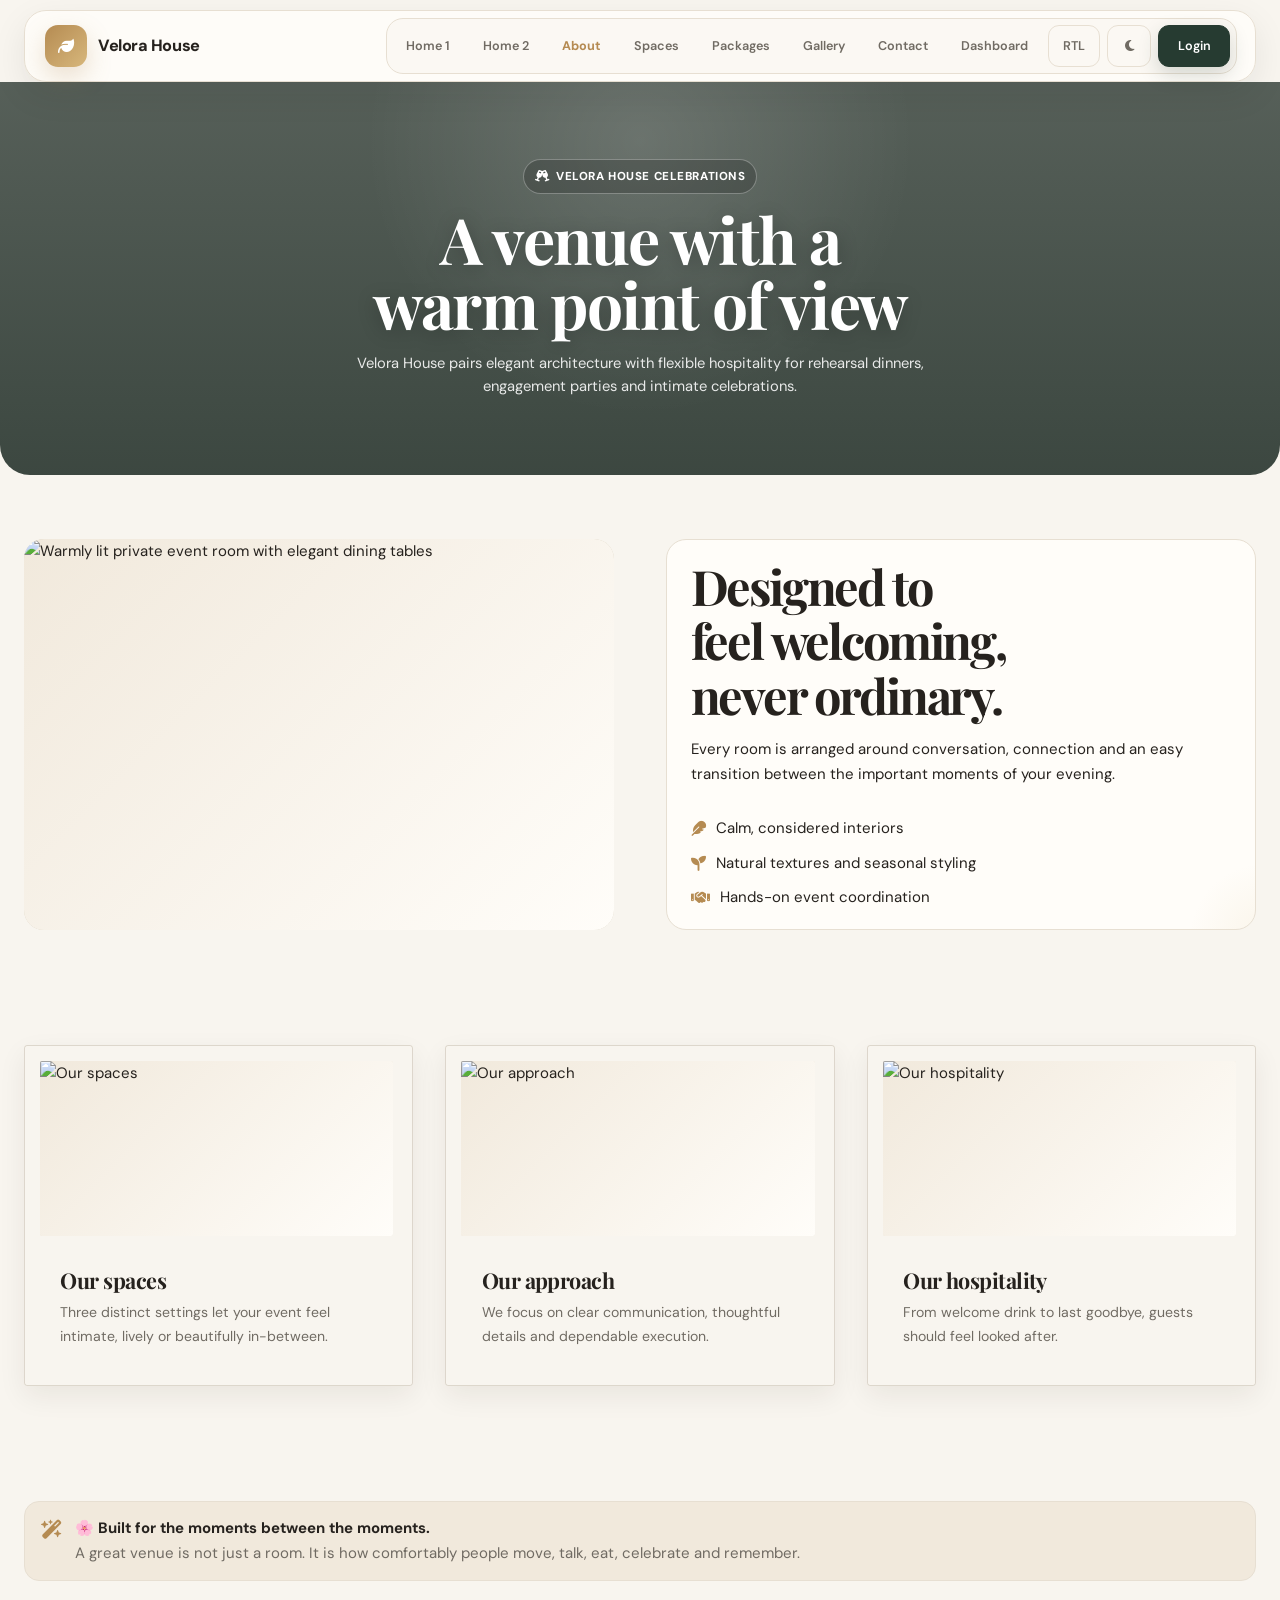
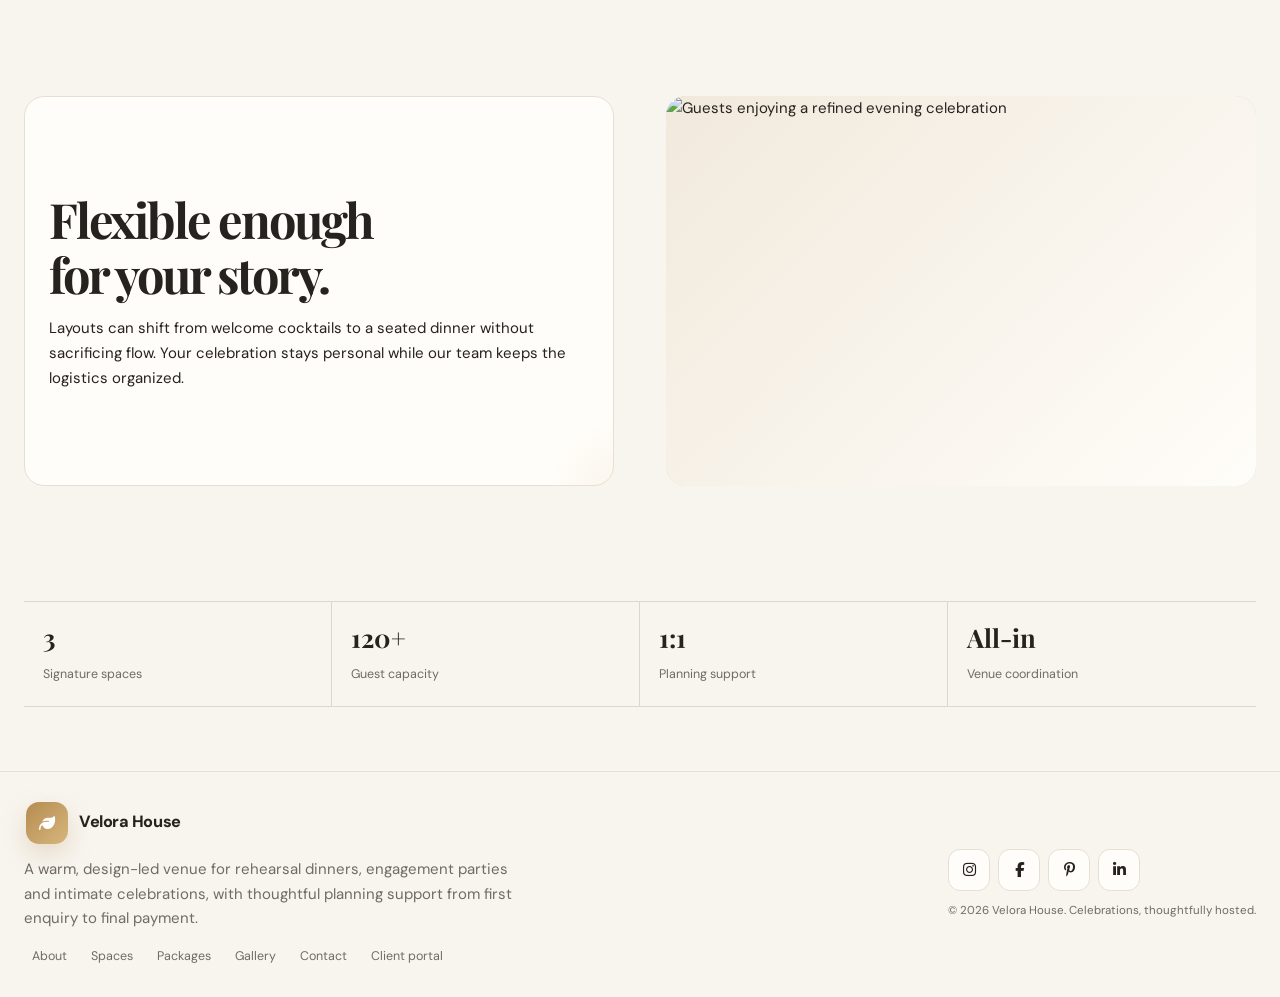
==== commit d0da4338: "corrections" ====
--- a/about.html
+++ b/about.html
@@ -4,7 +4,7 @@
     <meta charset="UTF-8">
     <meta name="viewport" content="width=device-width,initial-scale=1.0,viewport-fit=cover">
     <meta name="theme-color" content="#f8f5ef">
-    <title>Velora House</title>
+    <title>About Our Venue | Velora House</title>
     <link rel="icon" type="image/svg+xml" href="data:image/svg+xml,%3Csvg xmlns='http://www.w3.org/2000/svg' viewBox='0 0 64 64'%3E%3Crect width='64' height='64' rx='18' fill='%23b58b52'/%3E%3Cpath d='M18 40c12-1 19-9 28-21 1 10-1 20-10 25-6 4-13 2-18-4Z' fill='white'/%3E%3C/svg%3E">
     <link rel="preconnect" href="https://fonts.googleapis.com">
     <link rel="preconnect" href="https://fonts.gstatic.com" crossorigin>
@@ -13,12 +13,12 @@
     <link rel="stylesheet" href="assets/css/style.css">
 </head>
 <body>
-    <div id="app"><header class="nav"><div class="container nav-in"><a class="logo" href="index.html" aria-label="Velora House home"><span class="logo-mark"><i class="fa-solid fa-leaf"></i></span><span>Velora House</span></a><nav class="navlinks"><a href="index.html">Home 1</a><a href="home-2.html">Home 2</a><a href="about.html">About</a><a href="spaces.html">Spaces</a><a href="packages.html">Packages</a><a href="gallery.html">Gallery</a><a href="contact.html">Contact</a><a href="dashboard.html">Dashboard</a><button class="nav-btn" data-rtl>RTL</button><button class="nav-btn" data-theme><i class="fa-solid fa-moon"></i></button><a class="nav-btn login-btn" href="login.html">Login</a></nav><button class="menu" id="menu"><i class="fa-solid fa-bars"></i></button></div></header><div id="mobileNav" style="display:none;position:fixed;inset:76px 14px auto 14px;z-index:1100;background:var(--surface);border:1px solid var(--line);border-radius:18px;padding:12px;box-shadow:var(--shadow)"><div style="display:grid;gap:5px"><a class="nav-btn" href="index.html">Home 1</a><a class="nav-btn" href="home-2.html">Home 2</a><a class="nav-btn" href="about.html">About</a><a class="nav-btn" href="spaces.html">Spaces</a><a class="nav-btn" href="packages.html">Packages</a><a class="nav-btn" href="gallery.html">Gallery</a><a class="nav-btn" href="contact.html">Contact</a><a class="nav-btn" href="dashboard.html">Dashboard</a><div style="display:grid;grid-template-columns:1fr 1fr;gap:6px"><button class="nav-btn" data-rtl>RTL</button><button class="nav-btn" data-theme>Theme</button></div><a class="btn primary" href="login.html">Login</a></div></div><main><section class="page-hero" style="--page-bg:url('https://images.unsplash.com/photo-1520854221256-17451cc331bf?auto=format&fit=crop&w=1800&q=90')"><div class="container"><span class="page-hero-kicker"><i class="fa-solid fa-champagne-glasses"></i> Velora House celebrations</span><h1>A venue with a warm point of view</h1><p>Velora House pairs elegant architecture with flexible hospitality for rehearsal dinners, engagement parties and intimate celebrations.</p></div></section>
-<section class="section"><div class="container feature"><div class="visual reveal"><img src="https://images.unsplash.com/photo-1520854221256-17451cc331bf?auto=format&fit=crop&w=1800&q=90" alt="Warmly lit private event room with elegant dining tables" loading="lazy" decoding="async" referrerpolicy="no-referrer" onerror="this.onerror=null;this.src='https://storage.googleapis.com/leye_bucket/wp-content/uploads/429088db-salon-61_phillip-amandas-rehearsal-dinner-1018.jpg';"></div><div class="content reveal"><h2>Designed to feel welcoming, never ordinary.</h2><p>Every room is arranged around conversation, connection and an easy transition between the important moments of your evening.</p><div class="list"><div><i class="fa-solid fa-feather"></i><span>Calm, considered interiors</span></div><div><i class="fa-solid fa-seedling"></i><span>Natural textures and seasonal styling</span></div><div><i class="fa-solid fa-handshake"></i><span>Hands-on event coordination</span></div></div></div></div></section>
-<section class="section"><div class="container grid-3"><article class="card reveal"><div class="card-media"><img src="https://images.unsplash.com/photo-1469371670807-013ccf25f16a?auto=format&fit=crop&w=1800&q=90" alt="Our spaces" loading="lazy" decoding="async" referrerpolicy="no-referrer" onerror="this.onerror=null;this.src='https://storage.googleapis.com/leye_bucket/wp-content/uploads/429088db-salon-61_phillip-amandas-rehearsal-dinner-1018.jpg';"></div><h3>Our spaces</h3><p>Three distinct settings let your event feel intimate, lively or beautifully in-between.</p></article><article class="card reveal"><div class="card-media"><img src="https://images.unsplash.com/photo-1511285560929-80b456fea0bc?auto=format&fit=crop&w=1800&q=90" alt="Our approach" loading="lazy" decoding="async" referrerpolicy="no-referrer" onerror="this.onerror=null;this.src='https://storage.googleapis.com/leye_bucket/wp-content/uploads/429088db-salon-61_phillip-amandas-rehearsal-dinner-1018.jpg';"></div><h3>Our approach</h3><p>We focus on clear communication, thoughtful details and dependable execution.</p></article><article class="card reveal"><div class="card-media"><img src="https://images.unsplash.com/photo-1510076857177-7470076d4098?auto=format&fit=crop&w=1800&q=90" alt="Our hospitality" loading="lazy" decoding="async" referrerpolicy="no-referrer" onerror="this.onerror=null;this.src='https://storage.googleapis.com/leye_bucket/wp-content/uploads/429088db-salon-61_phillip-amandas-rehearsal-dinner-1018.jpg';"></div><h3>Our hospitality</h3><p>From welcome drink to last goodbye, guests should feel looked after.</p></article></div></section>
-<section class="section"><div class="container"><div class="notice"><i class="fa-solid fa-wand-magic-sparkles"></i><div><strong>🌸 Built for the moments between the moments.</strong><br><span style="color:var(--muted)">A great venue is not just a room. It is how comfortably people move, talk, eat, celebrate and remember.</span></div></div></div></section>
-<section class="section"><div class="container feature"><div class="content reveal"><h2>Flexible enough for your story.</h2><p>Layouts can shift from welcome cocktails to a seated dinner without sacrificing flow. Your celebration stays personal while our team keeps the logistics organized.</p></div><div class="visual reveal"><img src="https://images.unsplash.com/photo-1527529482837-983692775a8b?auto=format&fit=crop&w=1800&q=90" alt="Guests enjoying a refined evening celebration" loading="lazy" decoding="async" referrerpolicy="no-referrer" onerror="this.onerror=null;this.src='https://storage.googleapis.com/leye_bucket/wp-content/uploads/429088db-salon-61_phillip-amandas-rehearsal-dinner-1018.jpg';"></div></div></section>
-<section class="section"><div class="container"><div class="stats"><div class="stat"><strong>3</strong><span>Signature spaces</span></div><div class="stat"><strong>120+</strong><span>Guest capacity</span></div><div class="stat"><strong>1:1</strong><span>Planning support</span></div><div class="stat"><strong>All-in</strong><span>Venue coordination</span></div></div></div></section>
+    <div id="app"><header class="nav"><div class="container nav-in"><a class="logo" href="index.html" aria-label="Velora House home"><span class="logo-mark"><i class="fa-solid fa-leaf"></i></span><span>Velora House</span></a><nav class="navlinks"><a href="index.html">Home 1</a><a href="home-2.html">Home 2</a><a href="about.html">About</a><a href="spaces.html">Spaces</a><a href="packages.html">Packages</a><a href="gallery.html">Gallery</a><a href="contact.html">Contact</a><a href="dashboard.html">Dashboard</a><button class="nav-btn" data-rtl>RTL</button><button class="nav-btn" data-theme><i class="fa-solid fa-moon"></i></button><a class="nav-btn login-btn" href="login.html">Login</a></nav><button class="menu" id="menu"><i class="fa-solid fa-bars"></i></button></div></header><div id="mobileNav" style="display:none;position:fixed;inset:76px 14px auto 14px;z-index:1100;background:var(--surface);border:1px solid var(--line);border-radius:18px;padding:12px;box-shadow:var(--shadow)"><div style="display:grid;gap:5px"><a class="nav-btn" href="index.html">Home 1</a><a class="nav-btn" href="home-2.html">Home 2</a><a class="nav-btn" href="about.html">About</a><a class="nav-btn" href="spaces.html">Spaces</a><a class="nav-btn" href="packages.html">Packages</a><a class="nav-btn" href="gallery.html">Gallery</a><a class="nav-btn" href="contact.html">Contact</a><a class="nav-btn" href="dashboard.html">Dashboard</a><div style="display:grid;grid-template-columns:1fr 1fr;gap:6px"><button class="nav-btn" data-rtl>RTL</button><button class="nav-btn" data-theme>Theme</button></div><a class="btn primary" href="login.html">Login</a></div></div><main><section class="page-hero" style="--page-bg:url('https://images.unsplash.com/photo-1520854221256-17451cc331bf?auto=format&fit=crop&w=1800&q=90')"><div class="container"><span class="page-hero-kicker"><i class="fa-solid fa-champagne-glasses"></i> Velora House celebrations</span><h1>A venue with a warm point of view</h1><p>Velora House pairs elegant architecture with flexible hospitality for rehearsal dinners, engagement parties and intimate celebrations.</p></div></section>
+<section class="section"><div class="container feature"><div class="visual reveal"><img src="https://images.unsplash.com/photo-1520854221256-17451cc331bf?auto=format&fit=crop&w=1800&q=90" alt="Warmly lit private event room with elegant dining tables" loading="lazy" decoding="async" referrerpolicy="no-referrer" onerror="this.onerror=null;this.src='https://storage.googleapis.com/leye_bucket/wp-content/uploads/429088db-salon-61_phillip-amandas-rehearsal-dinner-1018.jpg';"></div><div class="content reveal"><h2>Designed to feel welcoming, never ordinary.</h2><p>Every room is arranged around conversation, connection and an easy transition between the important moments of your evening.</p><div class="list"><div><i class="fa-solid fa-feather"></i><span>Calm, considered interiors</span></div><div><i class="fa-solid fa-seedling"></i><span>Natural textures and seasonal styling</span></div><div><i class="fa-solid fa-handshake"></i><span>Hands-on event coordination</span></div></div></div></div></section>
+<section class="section"><div class="container grid-3"><article class="card reveal"><div class="card-media"><img src="https://images.unsplash.com/photo-1469371670807-013ccf25f16a?auto=format&fit=crop&w=1800&q=90" alt="Our spaces" loading="lazy" decoding="async" referrerpolicy="no-referrer" onerror="this.onerror=null;this.src='https://storage.googleapis.com/leye_bucket/wp-content/uploads/429088db-salon-61_phillip-amandas-rehearsal-dinner-1018.jpg';"></div><h3>Our spaces</h3><p>Three distinct settings let your event feel intimate, lively or beautifully in-between.</p></article><article class="card reveal"><div class="card-media"><img src="https://images.unsplash.com/photo-1511285560929-80b456fea0bc?auto=format&fit=crop&w=1800&q=90" alt="Our approach" loading="lazy" decoding="async" referrerpolicy="no-referrer" onerror="this.onerror=null;this.src='https://storage.googleapis.com/leye_bucket/wp-content/uploads/429088db-salon-61_phillip-amandas-rehearsal-dinner-1018.jpg';"></div><h3>Our approach</h3><p>We focus on clear communication, thoughtful details and dependable execution.</p></article><article class="card reveal"><div class="card-media"><img src="https://images.unsplash.com/photo-1510076857177-7470076d4098?auto=format&fit=crop&w=1800&q=90" alt="Our hospitality" loading="lazy" decoding="async" referrerpolicy="no-referrer" onerror="this.onerror=null;this.src='https://storage.googleapis.com/leye_bucket/wp-content/uploads/429088db-salon-61_phillip-amandas-rehearsal-dinner-1018.jpg';"></div><h3>Our hospitality</h3><p>From welcome drink to last goodbye, guests should feel looked after.</p></article></div></section>
+<section class="section"><div class="container"><div class="notice"><i class="fa-solid fa-wand-magic-sparkles"></i><div><strong>🌸 Built for the moments between the moments.</strong><br><span style="color:var(--muted)">A great venue is not just a room. It is how comfortably people move, talk, eat, celebrate and remember.</span></div></div></div></section>
+<section class="section"><div class="container feature"><div class="content reveal"><h2>Flexible enough for your story.</h2><p>Layouts can shift from welcome cocktails to a seated dinner without sacrificing flow. Your celebration stays personal while our team keeps the logistics organized.</p></div><div class="visual reveal"><img src="https://images.unsplash.com/photo-1527529482837-983692775a8b?auto=format&fit=crop&w=1800&q=90" alt="Guests enjoying a refined evening celebration" loading="lazy" decoding="async" referrerpolicy="no-referrer" onerror="this.onerror=null;this.src='https://storage.googleapis.com/leye_bucket/wp-content/uploads/429088db-salon-61_phillip-amandas-rehearsal-dinner-1018.jpg';"></div></div></section>
+<section class="section"><div class="container"><div class="stats"><div class="stat"><strong>3</strong><span>Signature spaces</span></div><div class="stat"><strong>120+</strong><span>Guest capacity</span></div><div class="stat"><strong>1:1</strong><span>Planning support</span></div><div class="stat"><strong>All-in</strong><span>Venue coordination</span></div></div></div></section>
 </main><footer class="footer"><div class="container footer-in"><div class="footer-copy"><a class="logo footer-logo" href="index.html"><span class="logo-mark"><i class="fa-solid fa-leaf"></i></span><span>Velora House</span></a><p>A warm, design-led venue for rehearsal dinners, engagement parties and intimate celebrations, with thoughtful planning support from first enquiry to final payment.</p><div class="footer-links"><a href="about.html">About</a><a href="spaces.html">Spaces</a><a href="packages.html">Packages</a><a href="gallery.html">Gallery</a><a href="contact.html">Contact</a><a href="dashboard.html">Client portal</a></div></div><div><div class="social"><a href="#" aria-label="Instagram"><i class="fa-brands fa-instagram"></i></a><a href="#" aria-label="Facebook"><i class="fa-brands fa-facebook-f"></i></a><a href="#" aria-label="Pinterest"><i class="fa-brands fa-pinterest-p"></i></a><a href="#" aria-label="LinkedIn"><i class="fa-brands fa-linkedin-in"></i></a></div><div style="color:var(--muted);font-size:.72rem;margin-top:10px">© 2026 Velora House. Celebrations, thoughtfully hosted.</div></div></div></footer>    </div>
     <button class="top" id="topBtn" aria-label="Back to top"><i class="fa-solid fa-arrow-up"></i></button>
     <script src="assets/js/main.js"></script>
--- a/assets/css/style.css
+++ b/assets/css/style.css
@@ -1,3115 +1,3489 @@
-        :root {
-            --bg: #f8f5ef;
-            --surface: #fffdf9;
-            --ink: #22201c;
-            --muted: #706b63;
-            --line: #e7dfd2;
-            --gold: #b58b52;
-            --gold2: #d7b77c;
-            --green: #263b31;
-            --cream: #f1e9dc;
-            --shadow: 0 18px 50px rgba(48, 39, 27, .10);
-            --radius: 24px;
-            --max: 1180px;
-        }
-
-        [data-theme="dark"] {
-            --bg: #111814;
-            --surface: #17221d;
-            --ink: #f7f3eb;
-            --muted: #b8b4aa;
-            --line: #2c3a33;
-            --gold: #d3ad70;
-            --gold2: #e1c48e;
-            --green: #dce7df;
-            --cream: #202c25;
-            --shadow: 0 18px 50px rgba(0, 0, 0, .28);
-        }
-
-        * {
-            box-sizing: border-box
-        }
-
-        html {
-            scroll-behavior: smooth
-        }
-
-        body {
-            margin: 0;
-            background: var(--bg);
-            color: var(--ink);
-            font-family: "DM Sans", sans-serif;
-            line-height: 1.6;
-            overflow-x: hidden
-        }
-
-        img {
-            display: block;
-            width: 100%;
-            height: 100%;
-            object-fit: cover
-        }
-
-        a {
-            text-decoration: none;
-            color: inherit
-        }
-
-        button,
-        input,
-        textarea,
-        select {
-            font: inherit
-        }
-
-        button {
-            cursor: pointer
-        }
-
-        .container {
-            width: min(var(--max), calc(100% - 40px));
-            margin: auto
-        }
-
-        .nav {
-            position: sticky;
-            top: 0;
-            z-index: 1000;
-            background: color-mix(in srgb, var(--bg) 88%, transparent);
-            backdrop-filter: blur(16px);
-            border-bottom: 1px solid var(--line)
-        }
-
-        .nav-in {
-            height: 76px;
-            display: flex;
-            align-items: center;
-            gap: 14px
-        }
-
-        .logo {
-            display: flex;
-            align-items: center;
-            gap: 10px;
-            font-weight: 800;
-            letter-spacing: -.03em;
-            margin-right: auto
-        }
-
-        .logo-mark {
-            width: 40px;
-            height: 40px;
-            border-radius: 13px;
-            background: linear-gradient(135deg, var(--gold), var(--gold2));
-            display: grid;
-            place-items: center;
-            color: #fff;
-            box-shadow: 0 10px 24px rgba(181, 139, 82, .25)
-        }
-
-        .logo span {
-            font-size: 1.05rem
-        }
-
-        .navlinks {
-            display: flex;
-            align-items: center;
-            gap: 5px
-        }
-
-        .navlinks a,
-        .nav-btn {
-            border: 1px solid transparent;
-            padding: 9px 12px;
-            border-radius: 12px;
-            color: var(--muted);
-            font-weight: 600;
-            font-size: .86rem;
-            background: transparent
-        }
-
-        .navlinks a:hover,
-        .nav-btn:hover {
-            background: var(--surface);
-            border-color: var(--line);
-            color: var(--ink)
-        }
-
-        .nav-btn {
-            border-color: var(--line);
-            min-width: 74px
-        }
-
-        .login-btn {
-            background: var(--green) !important;
-            color: #fff !important;
-            border-color: var(--green) !important
-        }
-
-        .menu {
-            display: none;
-            width: 42px;
-            height: 42px;
-            border: 1px solid var(--line);
-            background: var(--surface);
-            border-radius: 12px;
-            color: var(--ink)
-        }
-
-        .hero {
-            padding: 74px 0 38px
-        }
-
-        .hero-grid {
-            display: grid;
-            grid-template-columns: 1.02fr .98fr;
-            gap: 28px;
-            align-items: stretch
-        }
-
-        .hero-copy {
-            min-height: 500px;
-            padding: 48px;
-            border: 1px solid var(--line);
-            border-radius: 32px;
-            background: linear-gradient(145deg, var(--surface), var(--cream));
-            display: flex;
-            flex-direction: column;
-            justify-content: center
-        }
-
-        .eyebrow {
-            display: inline-flex;
-            align-self: flex-start;
-            padding: 7px 12px;
-            border-radius: 99px;
-            border: 1px solid var(--line);
-            color: var(--gold);
-            font-weight: 700;
-            font-size: .78rem;
-            margin-bottom: 18px
-        }
-
-        h1,
-        h2,
-        h3 {
-            font-family: "Playfair Display", serif;
-            line-height: 1.05;
-            letter-spacing: -.035em;
-            margin: 0
-        }
-
-        .hero h1 {
-            font-size: clamp(2.9rem, 6vw, 5.6rem);
-            max-width: 760px
-        }
-
-        .hero h1 span {
-            display: block
-        }
-
-        .hero p {
-            color: var(--muted);
-            max-width: 620px;
-            font-size: 1.02rem;
-            margin: 22px 0
-        }
-
-        .actions {
-            display: flex;
-            gap: 10px;
-            flex-wrap: wrap
-        }
-
-        .btn {
-            border: 1px solid var(--line);
-            border-radius: 13px;
-            padding: 12px 17px;
-            background: var(--surface);
-            color: var(--ink);
-            font-weight: 700;
-            display: inline-flex;
-            align-items: center;
-            justify-content: center;
-            gap: 8px;
-            min-height: 46px
-        }
-
-        .btn.primary {
-            background: var(--green);
-            border-color: var(--green);
-            color: #fff
-        }
-
-        .btn.gold {
-            background: var(--gold);
-            border-color: var(--gold);
-            color: #fff
-        }
-
-        .btn:hover {
-            transform: translateY(-2px);
-            box-shadow: 0 10px 22px rgba(0, 0, 0, .08)
-        }
-
-        .hero-media {
-            min-height: 500px;
-            border-radius: 32px;
-            overflow: hidden;
-            position: relative;
-            box-shadow: var(--shadow)
-        }
-
-        .hero-media img {
-            position: absolute;
-            inset: 0
-        }
-
-        .hero-media:after {
-            content: "";
-            position: absolute;
-            inset: 0;
-            background: linear-gradient(180deg, transparent 50%, rgba(0, 0, 0, .58))
-        }
-
-        .hero-caption {
-            position: absolute;
-            z-index: 2;
-            bottom: 24px;
-            left: 24px;
-            right: 24px;
-            color: #fff
-        }
-
-        .hero-caption strong {
-            font-size: 1.1rem
-        }
-
-        .hero-caption p {
-            color: #eee;
-            margin: 3px 0 0;
-            font-size: .85rem
-        }
-
-        .section {
-            padding: 34px 0
-        }
-
-        .section-head {
-            display: flex;
-            align-items: end;
-            justify-content: space-between;
-            gap: 20px;
-            margin-bottom: 18px
-        }
-
-        .section-head h2 {
-            font-size: clamp(1.8rem, 3vw, 2.7rem)
-        }
-
-        .section-head p {
-            max-width: 550px;
-            color: var(--muted);
-            margin: 0
-        }
-
-        .grid-3 {
-            display: grid;
-            grid-template-columns: repeat(3, 1fr);
-            gap: 16px
-        }
-
-        .grid-2 {
-            display: grid;
-            grid-template-columns: repeat(2, 1fr);
-            gap: 16px
-        }
-
-        .card {
-            background: var(--surface);
-            border: 1px solid var(--line);
-            border-radius: 22px;
-            padding: 22px;
-            box-shadow: 0 8px 30px rgba(0, 0, 0, .03);
-            transition: .3s
-        }
-
-        .card:hover {
-            transform: translateY(-5px);
-            box-shadow: var(--shadow);
-            border-color: color-mix(in srgb, var(--gold) 45%, var(--line))
-        }
-
-        .card-media {
-            height: 220px;
-            border-radius: 17px;
-            overflow: hidden;
-            margin: -4px -4px 18px
-        }
-
-        .card-media img {
-            transition: transform .6s
-        }
-
-        .card:hover img {
-            transform: scale(1.045)
-        }
-
-        .card h3 {
-            font-size: 1.35rem;
-            margin-bottom: 8px
-        }
-
-        .card p {
-            color: var(--muted);
-            margin: 0
-        }
-
-        .feature {
-            display: grid;
-            grid-template-columns: .95fr 1.05fr;
-            gap: 20px;
-            align-items: stretch
-        }
-
-        .feature .visual {
-            min-height: 360px;
-            border-radius: 26px;
-            overflow: hidden
-        }
-
-        .feature .content {
-            padding: 34px;
-            border: 1px solid var(--line);
-            background: var(--surface);
-            border-radius: 26px
-        }
-
-        .list {
-            display: grid;
-            gap: 10px;
-            margin-top: 20px
-        }
-
-        .list div {
-            display: flex;
-            gap: 10px;
-            align-items: flex-start
-        }
-
-        .list i {
-            color: var(--gold);
-            margin-top: 5px
-        }
-
-        .stats {
-            display: grid;
-            grid-template-columns: repeat(4, 1fr);
-            gap: 12px
-        }
-
-        .stat {
-            padding: 19px;
-            border: 1px solid var(--line);
-            border-radius: 18px;
-            background: var(--surface)
-        }
-
-        .stat strong {
-            display: block;
-            font-size: 1.35rem;
-            margin-bottom: 5px
-        }
-
-        .stat span {
-            color: var(--muted);
-            font-size: .85rem
-        }
-
-        .gallery {
-            display: grid;
-            grid-template-columns: repeat(4, 1fr);
-            gap: 12px
-        }
-
-        .gallery .g {
-            height: 210px;
-            border-radius: 18px;
-            overflow: hidden;
-            position: relative
-        }
-
-        .gallery .g:nth-child(1) {
-            grid-column: span 2;
-            grid-row: span 2;
-            height: 432px
-        }
-
-        .gallery img {
-            transition: .5s
-        }
-
-        .gallery .g:hover img {
-            transform: scale(1.06)
-        }
-
-        .g:after {
-            content: attr(data-caption);
-            position: absolute;
-            left: 10px;
-            right: 10px;
-            bottom: 10px;
-            padding: 8px 10px;
-            border-radius: 10px;
-            background: rgba(0, 0, 0, .52);
-            color: #fff;
-            font-size: .76rem
-        }
-
-        .page-hero {
-            padding: 62px 0 26px;
-            text-align: center
-        }
-
-        .page-hero h1 {
-            font-size: clamp(2.3rem, 5vw, 4rem);
-            white-space: nowrap
-        }
-
-        .page-hero p {
-            max-width: 690px;
-            margin: 15px auto 0;
-            color: var(--muted)
-        }
-
-        .notice {
-            padding: 18px 20px;
-            border: 1px solid var(--line);
-            border-radius: 18px;
-            background: var(--cream);
-            display: flex;
-            gap: 12px;
-            align-items: flex-start
-        }
-
-        .notice i {
-            color: var(--gold);
-            font-size: 1.2rem;
-            margin-top: 4px
-        }
-
-        .contact-grid {
-            display: grid;
-            grid-template-columns: .85fr 1.15fr;
-            gap: 18px
-        }
-
-        .contact-info {
-            display: grid;
-            gap: 12px
-        }
-
-        .contact-item {
-            padding: 20px;
-            border: 1px solid var(--line);
-            border-radius: 18px;
-            background: var(--surface);
-            display: flex;
-            gap: 14px
-        }
-
-        .contact-item i {
-            color: var(--gold);
-            font-size: 1.2rem;
-            width: 25px
-        }
-
-        .form {
-            padding: 24px;
-            border: 1px solid var(--line);
-            background: var(--surface);
-            border-radius: 22px
-        }
-
-        .form-grid {
-            display: grid;
-            grid-template-columns: 1fr 1fr;
-            gap: 12px
-        }
-
-        .field {
-            display: grid;
-            gap: 6px
-        }
-
-        .field.full {
-            grid-column: 1/-1
-        }
-
-        .field label {
-            font-size: .8rem;
-            font-weight: 700
-        }
-
-        .field input,
-        .field textarea,
-        .field select {
-            border: 1px solid var(--line);
-            background: var(--bg);
-            color: var(--ink);
-            border-radius: 12px;
-            padding: 12px;
-            outline: none
-        }
-
-        .field textarea {
-            min-height: 120px;
-            resize: vertical
-        }
-
-        .map {
-            height: 280px;
-            border: 0;
-            width: 100%;
-            border-radius: 20px
-        }
-
-        .footer {
-            margin-top: 36px;
-            border-top: 1px solid var(--line);
-            padding: 34px 0
-        }
-
-        .footer-in {
-            display: flex;
-            justify-content: space-between;
-            gap: 20px;
-            align-items: center
-        }
-
-        .footer p {
-            max-width: 500px;
-            color: var(--muted);
-            margin: 7px 0 0
-        }
-
-        .social {
-            display: flex;
-            gap: 8px
-        }
-
-        .social a {
-            width: 42px;
-            height: 42px;
-            border: 1px solid var(--line);
-            border-radius: 12px;
-            display: grid;
-            place-items: center;
-            background: var(--surface);
-            transition: .25s
-        }
-
-        .social a:hover {
-            transform: translateY(-3px);
-            box-shadow: var(--shadow);
-            color: var(--gold)
-        }
-
-        .top {
-            position: fixed;
-            right: 18px;
-            bottom: 18px;
-            width: 44px;
-            height: 44px;
-            border: 1px solid var(--line);
-            border-radius: 50%;
-            background: var(--surface);
-            color: var(--ink);
-            z-index: 800;
-            display: none
-        }
-
-        .reveal {
-            opacity: 0;
-            transform: translateY(18px);
-            transition: .65s ease
-        }
-
-        .reveal.show {
-            opacity: 1;
-            transform: none
-        }
-
-        .auth {
-            min-height: 100vh;
-            display: grid;
-            place-items: center;
-            padding: 28px 18px;
-            background: radial-gradient(circle at top, var(--cream), var(--bg) 48%)
-        }
-
-        .auth-card {
-            width: min(430px, 100%);
-            position: relative;
-            padding: 62px 28px 28px;
-            background: var(--surface);
-            border: 1px solid var(--line);
-            border-radius: 28px;
-            box-shadow: var(--shadow)
-        }
-
-        .auth-controls {
-            position: absolute;
-            top: 16px;
-            right: 16px;
-            display: flex;
-            gap: 7px
-        }
-
-        .auth-controls button {
-            height: 38px;
-            min-width: 52px;
-            border: 1px solid var(--line);
-            border-radius: 11px;
-            background: var(--bg);
-            color: var(--ink);
-            font-weight: 700
-        }
-
-        .auth-logo {
-            justify-content: center;
-            margin-bottom: 15px
-        }
-
-        .auth h1 {
-            text-align: center;
-            font-size: 2rem
-        }
-
-        .auth-sub {
-            text-align: center;
-            color: var(--muted);
-            font-size: .88rem;
-            margin: 8px 0 20px
-        }
-
-        .social-login {
-            display: grid;
-            grid-template-columns: 1fr 1fr;
-            gap: 9px
-        }
-
-        .social-login button {
-            border: 1px solid var(--line);
-            background: var(--surface);
-            border-radius: 11px;
-            padding: 11px;
-            font-weight: 700;
-            transition: .25s
-        }
-
-        .social-login button:hover {
-            transform: translateY(-2px);
-            box-shadow: 0 9px 18px rgba(0, 0, 0, .08)
-        }
-
-        .divider {
-            text-align: center;
-            color: var(--muted);
-            font-size: .72rem;
-            margin: 14px 0
-        }
-
-        .auth-form {
-            display: grid;
-            gap: 11px
-        }
-
-        .auth-form label {
-            font-size: .76rem;
-            font-weight: 700
-        }
-
-        .auth-form input {
-            width: 100%;
-            padding: 11px;
-            border: 1px solid var(--line);
-            border-radius: 11px;
-            background: var(--bg);
-            color: var(--ink)
-        }
-
-        .remember-row {
-            display: flex;
-            justify-content: space-between;
-            align-items: center;
-            gap: 24px;
-            font-size: .72rem;
-            margin-top: -2px
-        }
-
-        .remember-row label {
-            display: flex;
-            align-items: center;
-            gap: 6px;
-            white-space: nowrap
-        }
-
-        .remember-row a {
-            color: var(--gold);
-            font-weight: 700;
-            white-space: nowrap
-        }
-
-        .auth-switch {
-            text-align: center;
-            color: var(--muted);
-            font-size: .8rem;
-            margin-top: 15px
-        }
-
-        .auth-switch a {
-            color: var(--gold);
-            font-weight: 800
-        }
-
-        .dashboard {
-            min-height: 100vh;
-            background: var(--bg)
-        }
-
-        .dash-shell {
-            display: grid;
-            grid-template-columns: 240px 1fr;
-            min-height: 100vh
-        }
-
-        .sidebar {
-            position: sticky;
-            top: 0;
-            height: 100vh;
-            border-right: 1px solid var(--line);
-            background: var(--surface);
-            padding: 20px 14px;
-            display: flex;
-            flex-direction: column
-        }
-
-        .side-links {
-            display: grid;
-            gap: 5px;
-            margin-top: 28px
-        }
-
-        .side-links a,
-        .side-action {
-            padding: 11px 12px;
-            border-radius: 12px;
-            color: var(--muted);
-            font-weight: 700;
-            font-size: .85rem;
-            border: 1px solid transparent;
-            background: transparent;
-            text-align: left
-        }
-
-        .side-links a:hover,
-        .side-action:hover,
-        .side-links a.active {
-            background: var(--cream);
-            border-color: var(--line);
-            color: var(--ink)
-        }
-
-        .side-bottom {
-            margin-top: auto;
-            display: grid;
-            gap: 5px
-        }
-
-        .dash-main {
-            padding: 24px;
-            min-width: 0
-        }
-
-        .dash-top {
-            display: flex;
-            align-items: center;
-            justify-content: space-between;
-            gap: 15px;
-            margin-bottom: 22px
-        }
-
-        .dash-menu {
-            display: none;
-            width: 42px;
-            height: 42px;
-            border: 1px solid var(--line);
-            border-radius: 12px;
-            background: var(--surface);
-            color: var(--ink)
-        }
-
-        .dash-welcome {
-            padding: 26px;
-            border-radius: 24px;
-            background: linear-gradient(135deg, var(--green), #3c594a);
-            color: #fff;
-            margin-bottom: 18px
-        }
-
-        .dash-welcome p {
-            margin: 7px 0 0;
-            color: #dce7df
-        }
-
-        .dash-grid {
-            display: grid;
-            grid-template-columns: repeat(4, 1fr);
-            gap: 12px;
-            margin-bottom: 18px
-        }
-
-        .dash-card {
-            padding: 19px;
-            background: var(--surface);
-            border: 1px solid var(--line);
-            border-radius: 18px
-        }
-
-        .dash-card small {
-            color: var(--muted)
-        }
-
-        .dash-card strong {
-            display: block;
-            font-size: 1.45rem;
-            margin: 5px 0
-        }
-
-        .dash-section {
-            margin-bottom: 18px
-        }
-
-        .dash-section h2 {
-            font-size: 1.5rem;
-            margin-bottom: 12px
-        }
-
-        .station-grid {
-            display: grid;
-            grid-template-columns: repeat(3, 1fr);
-            gap: 12px
-        }
-
-        .station {
-            border: 1px solid var(--line);
-            background: var(--surface);
-            border-radius: 18px;
-            padding: 16px
-        }
-
-        .station .row {
-            display: flex;
-            justify-content: space-between;
-            gap: 8px
-        }
-
-        .status {
-            font-size: .72rem;
-            font-weight: 800;
-            color: #247a4c;
-            background: #e5f4ea;
-            padding: 5px 8px;
-            border-radius: 99px
-        }
-
-        .status.busy {
-            color: #9a5d17;
-            background: #fff0d9
-        }
-
-        .progress {
-            height: 8px;
-            background: var(--line);
-            border-radius: 99px;
-            overflow: hidden;
-            margin: 12px 0
-        }
-
-        .progress span {
-            display: block;
-            height: 100%;
-            width: 68%;
-            background: var(--gold);
-            border-radius: 99px
-        }
-
-        .table-wrap {
-            overflow: auto;
-            border: 1px solid var(--line);
-            border-radius: 18px;
-            background: var(--surface)
-        }
-
-        table {
-            width: 100%;
-            border-collapse: collapse;
-            min-width: 650px
-        }
-
-        th,
-        td {
-            text-align: left;
-            padding: 13px;
-            border-bottom: 1px solid var(--line);
-            font-size: .82rem
-        }
-
-        th {
-            color: var(--muted);
-            font-size: .72rem;
-            text-transform: uppercase
-        }
-
-        tr:last-child td {
-            border-bottom: 0
-        }
-
-        .dash-view {
-            display: none
-        }
-
-        .dash-view.active {
-            display: block
-        }
-
-        @media(max-width:1050px) {
-            .navlinks {
-                display: none
-            }
-
-            .menu {
-                display: block
-            }
-
-            .hero-grid,
-            .feature,
-            .contact-grid {
-                grid-template-columns: 1fr
-            }
-
-            .hero-copy,
-            .hero-media {
-                min-height: 420px
-            }
-
-            .grid-3,
-            .station-grid {
-                grid-template-columns: repeat(2, 1fr)
-            }
-
-            .dash-shell {
-                grid-template-columns: 1fr
-            }
-
-            .sidebar {
-                position: fixed;
-                z-index: 1200;
-                left: -270px;
-                width: 250px;
-                transition: .25s
-            }
-
-            .sidebar.open {
-                left: 0;
-                box-shadow: 20px 0 50px rgba(0, 0, 0, .15)
-            }
-
-            .dash-menu {
-                display: block
-            }
-
-            .dash-grid {
-                grid-template-columns: repeat(2, 1fr)
-            }
-        }
-
-        @media(max-width:680px) {
-            .container {
-                width: min(100% - 28px, var(--max))
-            }
-
-            .nav-in {
-                height: 68px
-            }
-
-            .logo span {
-                font-size: .95rem
-            }
-
-            .nav-btn {
-                min-width: 64px
-            }
-
-            .hero {
-                padding: 28px 0 18px
-            }
-
-            .hero-grid {
-                gap: 14px
-            }
-
-            .hero-copy {
-                padding: 28px 20px;
-                min-height: 440px;
-                border-radius: 22px
-            }
-
-            .hero-media {
-                min-height: 330px;
-                border-radius: 22px
-            }
-
-            .hero h1 {
-                font-size: clamp(2.35rem, 12vw, 3.6rem)
-            }
-
-            .hero h1 span {
-                display: block
-            }
-
-            .section {
-                padding: 24px 0
-            }
-
-            .section-head {
-                display: block
-            }
-
-            .section-head p {
-                margin-top: 8px
-            }
-
-            .grid-3,
-            .grid-2,
-            .stats,
-            .dash-grid,
-            .form-grid {
-                grid-template-columns: 1fr
-            }
-
-            .gallery {
-                grid-template-columns: 1fr 1fr
-            }
-
-            .gallery .g,
-            .gallery .g:nth-child(1) {
-                height: 170px;
-                grid-column: auto;
-                grid-row: auto
-            }
-
-            .page-hero {
-                padding: 42px 0 20px
-            }
-
-            .page-hero h1 {
-                font-size: 2.35rem;
-                white-space: normal
-            }
-
-            .feature .content {
-                padding: 24px
-            }
-
-            .feature .visual {
-                min-height: 290px
-            }
-
-            .contact-grid {
-                gap: 12px
-            }
-
-            .footer-in {
-                display: grid
-            }
-
-            .footer {
-                padding-bottom: 90px
-            }
-
-            .auth {
-                padding: 14px
-            }
-
-            .auth-card {
-                padding: 62px 20px 24px;
-                border-radius: 22px
-            }
-
-            .auth-controls {
-                top: 12px;
-                right: 12px
-            }
-
-            .auth h1 {
-                font-size: 1.75rem
-            }
-
-            .remember-row {
-                gap: 28px
-            }
-
-            .auth-form input {
-                min-height: 44px
-            }
-
-            .dash-main {
-                padding: 15px
-            }
-
-            .dash-welcome {
-                padding: 20px
-            }
-
-            .station-grid {
-                grid-template-columns: 1fr
-            }
-
-            .dash-top {
-                margin-bottom: 15px
-            }
-        }
-
-        @media(prefers-reduced-motion:reduce) {
-
-            *,
-            *::before,
-            *::after {
-                scroll-behavior: auto !important;
-                transition: none !important;
-                animation: none !important
-            }
-        }
-
-        /* ===== Premium refinement layer ===== */
-        html {
-            background: var(--bg);
-            color-scheme: light
-        }
-
-        html[data-theme="dark"] {
-            color-scheme: dark
-        }
-
-        body {
-            min-width: 320px;
-            transition: background-color .28s ease, color .28s ease
-        }
-
-        .nav {
-            background: transparent;
-            border: 0;
-            padding: 10px 0 0
-        }
-
-        .nav-in {
-            height: 68px;
-            padding: 0 9px;
-            background: color-mix(in srgb, var(--surface) 92%, transparent);
-            border: 1px solid var(--line);
-            border-radius: 20px;
-            box-shadow: 0 12px 35px rgba(31, 27, 21, .08)
-        }
-
-        [data-theme="dark"] .nav-in {
-            box-shadow: 0 14px 40px rgba(0, 0, 0, .22)
-        }
-
-        .navlinks {
-            padding: 5px;
-            background: color-mix(in srgb, var(--bg) 65%, transparent);
-            border: 1px solid var(--line);
-            border-radius: 15px
-        }
-
-        .navlinks a,
-        .nav-btn {
-            transition: transform .22s ease, background .22s ease, color .22s ease, border-color .22s ease, box-shadow .22s ease
-        }
-
-        .navlinks a:hover,
-        .nav-btn:hover {
-            transform: translateY(-1px);
-            box-shadow: 0 7px 18px rgba(0, 0, 0, .06)
-        }
-
-        .navlinks .login-btn {
-            box-shadow: 0 8px 20px rgba(38, 59, 49, .18)
-        }
-
-        .logo-mark {
-            position: relative;
-            overflow: hidden
-        }
-
-        .logo-mark:after {
-            content: "";
-            position: absolute;
-            inset: -60% -20%;
-            background: linear-gradient(120deg, transparent 35%, rgba(255, 255, 255, .55) 50%, transparent 65%);
-            transform: translateX(-80%);
-            animation: logoSweep 4.5s ease-in-out infinite
-        }
-
-        @keyframes logoSweep {
-
-            0%,
-            65% {
-                transform: translateX(-80%)
-            }
-
-            78%,
-            100% {
-                transform: translateX(80%)
-            }
-        }
-
-        .hero {
-            padding-top: 58px
-        }
-
-        .hero-copy {
-            position: relative;
-            overflow: hidden;
-            isolation: isolate
-        }
-
-        .hero-copy:before,
-        .hero-copy:after {
-            content: "";
-            position: absolute;
-            border-radius: 50%;
-            filter: blur(2px);
-            z-index: -1;
-            pointer-events: none
-        }
-
-        .hero-copy:before {
-            width: 220px;
-            height: 220px;
-            right: -80px;
-            top: -70px;
-            background: radial-gradient(circle, rgba(215, 183, 124, .24), transparent 68%);
-            animation: orbFloat 7s ease-in-out infinite
-        }
-
-        .hero-copy:after {
-            width: 180px;
-            height: 180px;
-            left: -80px;
-            bottom: -80px;
-            background: radial-gradient(circle, rgba(38, 59, 49, .13), transparent 68%);
-            animation: orbFloat 9s ease-in-out infinite reverse
-        }
-
-        @keyframes orbFloat {
-            50% {
-                transform: translate(18px, 14px) scale(1.08)
-            }
-        }
-
-        .hero h1 {
-            position: relative
-        }
-
-        .hero h1 span {
-            opacity: 0;
-            transform: translateY(28px);
-            animation: headlineIn .8s cubic-bezier(.2, .75, .2, 1) forwards
-        }
-
-        .hero h1 span:nth-child(2) {
-            animation-delay: .14s
-        }
-
-        @keyframes headlineIn {
-            to {
-                opacity: 1;
-                transform: none
-            }
-        }
-
-        .hero h1:after {
-            content: "";
-            display: block;
-            width: 92px;
-            height: 5px;
-            border-radius: 99px;
-            background: linear-gradient(90deg, var(--gold), var(--gold2), transparent);
-            margin-top: 20px;
-            animation: lineReveal 1s .38s ease both
-        }
-
-        @keyframes lineReveal {
-            from {
-                width: 0;
-                opacity: 0
-            }
-
-            to {
-                width: 92px;
-                opacity: 1
-            }
-        }
-
-        .hero-media {
-            transform: translateZ(0);
-            box-shadow: 0 24px 70px rgba(34, 29, 22, .14)
-        }
-
-        .hero-media img {
-            animation: heroZoom 12s ease-in-out infinite alternate
-        }
-
-        @keyframes heroZoom {
-            from {
-                transform: scale(1)
-            }
-
-            to {
-                transform: scale(1.045)
-            }
-        }
-
-        .hero-caption {
-            padding: 14px 16px;
-            border: 1px solid rgba(255, 255, 255, .18);
-            background: rgba(15, 18, 15, .35);
-            backdrop-filter: blur(12px);
-            border-radius: 16px
-        }
-
-        .actions .btn {
-            transition: transform .25s ease, box-shadow .25s ease
-        }
-
-        .actions .btn:hover {
-            transform: translateY(-3px) scale(1.01)
-        }
-
-        .section-head h2 {
-            position: relative
-        }
-
-        .section-head h2:after {
-            content: "";
-            display: block;
-            width: 42px;
-            height: 3px;
-            background: var(--gold);
-            border-radius: 99px;
-            margin-top: 10px
-        }
-
-        .card {
-            position: relative;
-            overflow: hidden
-        }
-
-        .card:before {
-            content: "";
-            position: absolute;
-            left: 0;
-            top: 0;
-            width: 100%;
-            height: 2px;
-            background: linear-gradient(90deg, transparent, var(--gold), transparent);
-            transform: scaleX(0);
-            transition: .35s
-        }
-
-        .card:hover:before {
-            transform: scaleX(1)
-        }
-
-        .feature .content {
-            position: relative;
-            overflow: hidden
-        }
-
-        .feature .content:after {
-            content: "";
-            position: absolute;
-            width: 160px;
-            height: 160px;
-            right: -90px;
-            bottom: -90px;
-            background: radial-gradient(circle, var(--gold2), transparent 67%);
-            opacity: .12;
-            pointer-events: none
-        }
-
-        .stat {
-            transition: .25s ease
-        }
-
-        .stat:hover {
-            transform: translateY(-3px);
-            box-shadow: var(--shadow)
-        }
-
-        .gallery .g {
-            box-shadow: 0 10px 28px rgba(0, 0, 0, .07)
-        }
-
-        .page-hero {
-            position: relative;
-            overflow: hidden
-        }
-
-        .page-hero:before {
-            content: "";
-            position: absolute;
-            inset: 0;
-            pointer-events: none;
-            background: radial-gradient(circle at 50% 0, rgba(215, 183, 124, .16), transparent 42%)
-        }
-
-        .page-hero>* {
-            position: relative
-        }
-
-        .page-hero h1 {
-            animation: pageTitle .7s ease both
-        }
-
-        @keyframes pageTitle {
-            from {
-                opacity: 0;
-                transform: translateY(15px)
-            }
-
-            to {
-                opacity: 1;
-                transform: none
-            }
-        }
-
-        .auth {
-            background: var(--bg);
-            transition: background .28s ease
-        }
-
-        .auth-card {
-            background: var(--surface);
-            transition: background .28s ease, border-color .28s ease;
-            box-shadow: 0 24px 70px rgba(34, 29, 22, .12)
-        }
-
-        .auth-controls button {
-            transition: .2s
-        }
-
-        .auth-controls button:hover {
-            transform: translateY(-2px);
-            color: var(--gold)
-        }
-
-        .dashboard {
-            background: var(--bg)
-        }
-
-        .sidebar {
-            background: var(--surface);
-            transition: background .28s ease
-        }
-
-        .dash-welcome {
-            position: relative;
-            overflow: hidden;
-            box-shadow: 0 16px 40px rgba(38, 59, 49, .15)
-        }
-
-        .dash-welcome:after {
-            content: "";
-            position: absolute;
-            width: 220px;
-            height: 220px;
-            right: -70px;
-            top: -90px;
-            border-radius: 50%;
-            background: radial-gradient(circle, rgba(215, 183, 124, .35), transparent 68%);
-            animation: orbFloat 8s ease-in-out infinite
-        }
-
-        /* image safety: never show broken-image icon */
-        img {
-            background: linear-gradient(135deg, var(--cream), var(--surface))
-        }
-
-        @media(max-width:1050px) {
-            .nav {
-                padding: 8px 0 0
-            }
-
-            .nav-in {
-                height: 62px
-            }
-
-            .navlinks {
-                display: none
-            }
-
-            .menu {
-                display: grid;
-                place-items: center
-            }
-        }
-
-        @media(max-width:680px) {
-            .nav-in {
-                height: 60px;
-                border-radius: 17px
-            }
-
-            .nav {
-                padding-top: 7px
-            }
-
-            .hero {
-                padding-top: 28px
-            }
-
-            .hero-copy {
-                min-height: 410px
-            }
-
-            .hero h1:after {
-                margin-top: 16px
-            }
-
-            .hero-media img {
-                animation: none
-            }
-
-            .page-hero h1 {
-                white-space: normal
-            }
-
-            .nav-in {
-                padding: 0 7px
-            }
-
-            .logo {
-                min-width: 0
-            }
-
-            .logo span {
-                font-size: .9rem
-            }
-
-            .logo-mark {
-                width: 37px;
-                height: 37px
-            }
-        }
-
-
-        /* FINAL REFINEMENT V2 START */
-        :root {
-            --heading-xl: clamp(2.25rem, 4.8vw, 4.15rem);
-            --heading-lg: clamp(1.65rem, 2.8vw, 2.45rem);
-            --section-gap: 22px;
-        }
-
-        [data-theme="dark"] {
-            --bg: #0f1512;
-            --surface: #17201b;
-            --ink: #f7f4ec;
-            --muted: #c2c0b8;
-            --line: #304038;
-            --cream: #202c25;
-            --green: #315344;
-            --gold: #d8b678;
-        }
-
-        body {
-            font-size: 15px
-        }
-
-        .container {
-            width: min(var(--max), calc(100% - 32px))
-        }
-
-        .hero {
-            padding: 38px 0 18px
-        }
-
-        .hero-grid {
-            gap: 18px
-        }
-
-        .hero-copy {
-            min-height: 410px;
-            padding: 34px 36px;
-            border-radius: 26px;
-        }
-
-        .hero-media {
-            min-height: 410px;
-            border-radius: 26px
-        }
-
-        .hero h1 {
-            font-size: var(--heading-xl);
-            line-height: .98;
-            max-width: 720px;
-        }
-
-        .hero h1 span {
-            display: block
-        }
-
-        .hero h1 span:first-child {
-            position: relative;
-        }
-
-        .hero h1 span:first-child:after {
-            content: "";
-            display: block;
-            width: 72px;
-            height: 4px;
-            margin-top: 13px;
-            border-radius: 99px;
-            background: linear-gradient(90deg, var(--gold), transparent);
-            animation: titleLine 1.4s ease-out both;
-        }
-
-        @keyframes titleLine {
-            from {
-                width: 0;
-                opacity: 0
-            }
-
-            to {
-                width: 72px;
-                opacity: 1
-            }
-        }
-
-        .hero p {
-            margin: 17px 0;
-            font-size: .95rem;
-            max-width: 570px
-        }
-
-        .eyebrow {
-            margin-bottom: 14px
-        }
-
-        .actions {
-            gap: 9px
-        }
-
-        .btn,
-        .nav-btn,
-        .navlinks a {
-            min-height: 42px;
-            height: 42px;
-            display: inline-flex;
-            align-items: center;
-            justify-content: center;
-            text-align: center;
-            line-height: 1;
-        }
-
-        .btn {
-            padding: 0 16px
-        }
-
-        .section {
-            padding: 20px 0
-        }
-
-        .section-head {
-            margin-bottom: 13px
-        }
-
-        .section-head h2 {
-            font-size: var(--heading-lg)
-        }
-
-        .card {
-            padding: 17px;
-            border-radius: 18px
-        }
-
-        .card-media {
-            height: 175px;
-            margin: -2px -2px 14px;
-            border-radius: 14px
-        }
-
-        .card h3 {
-            font-size: 1.18rem;
-            margin-bottom: 6px
-        }
-
-        .card p {
-            font-size: .88rem;
-            line-height: 1.5
-        }
-
-        .feature {
-            gap: 14px
-        }
-
-        .feature .visual {
-            min-height: 290px;
-            border-radius: 20px
-        }
-
-        .feature .content {
-            padding: 24px;
-            border-radius: 20px
-        }
-
-        .feature .content h2 {
-            font-size: var(--heading-lg)
-        }
-
-        .stats {
-            gap: 9px
-        }
-
-        .stat {
-            padding: 15px;
-            border-radius: 15px
-        }
-
-        .stat strong {
-            font-size: 1.18rem;
-            margin-bottom: 3px
-        }
-
-        .stat span {
-            font-size: .78rem
-        }
-
-        .gallery {
-            gap: 9px
-        }
-
-        .gallery .g {
-            height: 175px;
-            border-radius: 14px
-        }
-
-        .gallery .g:nth-child(1) {
-            height: 360px
-        }
-
-        .page-hero {
-            padding: 40px 0 17px
-        }
-
-        .page-hero h1 {
-            font-size: clamp(2rem, 4.5vw, 3.35rem);
-            line-height: 1.04;
-            white-space: normal;
-        }
-
-        .page-hero p {
-            margin: 10px auto 0;
-            font-size: .92rem
-        }
-
-        .notice {
-            padding: 14px 16px;
-            border-radius: 15px
-        }
-
-        .contact-grid {
-            gap: 14px
-        }
-
-        .contact-item {
-            padding: 15px;
-            border-radius: 15px
-        }
-
-        .form {
-            padding: 19px;
-            border-radius: 18px
-        }
-
-        .footer {
-            margin-top: 22px;
-            padding: 25px 0
-        }
-
-        .footer-in {
-            gap: 15px
-        }
-
-        .top {
-            width: 42px;
-            height: 42px
-        }
-
-        .nav {
-            background: color-mix(in srgb, var(--bg) 94%, transparent)
-        }
-
-        .nav-in {
-            height: 70px
-        }
-
-        .logo-mark {
-            width: 38px;
-            height: 38px;
-            border-radius: 12px
-        }
-
-        .navlinks {
-            gap: 3px
-        }
-
-        .navlinks a,
-        .nav-btn {
-            padding: 0 10px;
-            font-size: .78rem
-        }
-
-        .login-btn {
-            min-width: 72px
-        }
-
-        .auth-card {
-            padding: 58px 24px 24px
-        }
-
-        .auth h1 {
-            font-size: 1.85rem
-        }
-
-        .auth-sub {
-            margin: 6px 0 16px
-        }
-
-        .auth-form {
-            gap: 9px
-        }
-
-        .auth-form input {
-            height: 43px
-        }
-
-        .remember-row {
-            gap: 32px
-        }
-
-        .dashboard .dash-main {
-            padding: 20px
-        }
-
-        .dash-welcome {
-            padding: 21px;
-            margin-bottom: 14px
-        }
-
-        .dash-grid {
-            gap: 9px;
-            margin-bottom: 14px
-        }
-
-        .dash-card {
-            padding: 15px
-        }
-
-        .dash-section {
-            margin-bottom: 14px
-        }
-
-        .dash-section h2 {
-            font-size: 1.3rem;
-            margin-bottom: 9px
-        }
-
-        .station-grid {
-            gap: 9px
-        }
-
-        .station {
-            padding: 14px
-        }
-
-        .table-wrap {
-            border-radius: 14px
-        }
-
-        .img-fallback {
-            background:
-                radial-gradient(circle at 25% 20%, rgba(216, 182, 120, .35), transparent 32%),
-                linear-gradient(135deg, var(--cream), var(--surface));
-            display: grid;
-            place-items: end start;
-            min-height: 100%;
-        }
-
-        .img-fallback:after {
-            content: attr(data-fallback);
-            margin: 14px;
-            padding: 7px 9px;
-            border-radius: 9px;
-            background: rgba(0, 0, 0, .5);
-            color: #fff;
-            font-size: .72rem;
-        }
-
-        [data-theme="dark"] .img-fallback:after {
-            background: rgba(255, 255, 255, .12);
-            color: var(--ink)
-        }
-
-        /* Keep every text/button readable in dark mode. */
-        [data-theme="dark"] .btn.primary,
-        [data-theme="dark"] .login-btn {
-            background: #d5b271 !important;
-            color: #17130e !important;
-            border-color: #d5b271 !important
-        }
-
-        [data-theme="dark"] .btn.gold {
-            background: #d5b271;
-            border-color: #d5b271;
-            color: #17130e
-        }
-
-        [data-theme="dark"] .dash-welcome {
-            background: linear-gradient(135deg, #263f32, #315344);
-            color: #fff
-        }
-
-        [data-theme="dark"] .dash-welcome p {
-            color: #e1ebe4
-        }
-
-        [data-theme="dark"] .status {
-            color: #ccebd7;
-            background: #173426
-        }
-
-        [data-theme="dark"] .status.busy {
-            color: #f4d19a;
-            background: #3a2a17
-        }
-
-        @media(max-width:1050px) {
-
-            .hero-copy,
-            .hero-media {
-                min-height: 360px
-            }
-
-            .hero-copy {
-                padding: 28px
-            }
-
-            .page-hero {
-                padding-top: 34px
-            }
-        }
-
-        @media(max-width:680px) {
-            .container {
-                width: calc(100% - 28px)
-            }
-
-            .hero {
-                padding: 20px 0 10px
-            }
-
-            .hero-grid {
-                gap: 10px
-            }
-
-            .hero-copy {
-                min-height: auto;
-                padding: 25px 18px;
-                border-radius: 20px
-            }
-
-            .hero-media {
-                min-height: 285px;
-                border-radius: 20px
-            }
-
-            .hero h1 {
-                font-size: clamp(2.15rem, 11vw, 3.15rem);
-                line-height: .99
-            }
-
-            .hero h1 span:first-child:after {
-                margin-top: 10px;
-                height: 3px;
-                width: 54px
-            }
-
-            .hero p {
-                font-size: .88rem;
-                margin: 14px 0
-            }
-
-            .actions {
-                width: 100%
-            }
-
-            .actions .btn {
-                flex: 1;
-                min-width: 0
-            }
-
-            .section {
-                padding: 15px 0
-            }
-
-            .section-head {
-                margin-bottom: 10px
-            }
-
-            .section-head h2 {
-                font-size: 1.7rem
-            }
-
-            .grid-3,
-            .grid-2,
-            .stats,
-            .dash-grid {
-                gap: 9px
-            }
-
-            .card {
-                padding: 14px
-            }
-
-            .card-media {
-                height: 155px
-            }
-
-            .feature .visual {
-                min-height: 235px
-            }
-
-            .feature .content {
-                padding: 19px
-            }
-
-            .gallery .g,
-            .gallery .g:nth-child(1) {
-                height: 150px
-            }
-
-            .page-hero {
-                padding: 28px 0 12px
-            }
-
-            .page-hero h1 {
-                font-size: 2.05rem
-            }
-
-            .page-hero p {
-                font-size: .86rem
-            }
-
-            .footer {
-                margin-top: 15px
-            }
-
-            .auth-card {
-                padding: 58px 18px 20px
-            }
-
-            .auth h1 {
-                font-size: 1.65rem
-            }
-
-            .dash-main {
-                padding: 12px !important
-            }
-
-            .dash-welcome {
-                padding: 18px
-            }
-
-            .dash-welcome h1 {
-                font-size: 1.55rem !important
-            }
-        }
-
-        @media(max-width:390px) {
-            .hero h1 {
-                font-size: 2rem
-            }
-
-            .hero-copy {
-                padding: 22px 16px
-            }
-
-            .btn {
-                padding: 0 12px;
-                font-size: .8rem
-            }
-
-            .remember-row {
-                gap: 22px;
-                font-size: .68rem
-            }
-        }
-
-        /* FINAL REFINEMENT V2 END */
-
-
-        /* FINAL VENUE REFINEMENT */
-        .hero h1 {
-            font-size: clamp(2.35rem, 5.2vw, 4.35rem);
-            letter-spacing: -.045em
-        }
-
-        .hero h1 span {
-            display: block;
-            white-space: nowrap
-        }
-
-        @media(max-width:680px) {
-            .hero h1 {
-                font-size: clamp(1.95rem, 9.7vw, 3.05rem)
-            }
-
-            .hero h1 span {
-                white-space: nowrap
-            }
-        }
-
-        @media(max-width:390px) {
-            .hero h1 {
-                font-size: 1.82rem
-            }
-        }
-
-        .footer-logo {
-            margin-bottom: 8px
-        }
-
-        .footer-copy {
-            max-width: 560px
-        }
-
-        .footer-links {
-            display: flex;
-            gap: 8px;
-            flex-wrap: wrap;
-            margin-top: 10px
-        }
-
-        .footer-links a {
-            font-size: .78rem;
-            color: var(--muted);
-            padding: 5px 8px;
-            border-radius: 8px
-        }
-
-        .footer-links a:hover {
-            background: var(--cream);
-            color: var(--ink)
-        }
-
-        .feature .content {
-            min-height: 0
-        }
-
-        .feature .content p {
-            max-width: 650px
-        }
-
-        .feature .content .list {
-            margin-top: 14px
-        }
-
-        .img-fallback {
-            position: relative;
-            overflow: hidden;
-            background: linear-gradient(135deg, rgba(38, 59, 49, .96), rgba(181, 139, 82, .48)), radial-gradient(circle at 70% 20%, rgba(255, 255, 255, .18), transparent 30%)
-        }
-
-        .img-fallback:before {
-            content: "";
-            position: absolute;
-            inset: 18% 12% 12%;
-            border: 1px solid rgba(255, 255, 255, .28);
-            border-radius: 18px;
-            box-shadow: 0 0 0 12px rgba(255, 255, 255, .025)
-        }
-
-        .auth-terms {
-            display: flex;
-            align-items: flex-start;
-            gap: 8px;
-            font-size: .72rem;
-            color: var(--muted);
-            line-height: 1.35
-        }
-
-        .auth-terms input {
-            margin-top: 2px
-        }
-
-        /* ===== REAL VENUE IMAGE + RESPONSIVE HEADING FIX ===== */
-        .page-hero {
-            position: relative;
-            isolation: isolate;
-            overflow: hidden;
-            min-height: 255px;
-            display: grid;
-            place-items: center;
-            padding: 52px 0 38px;
-            text-align: center;
-            background: linear-gradient(180deg, rgba(24, 38, 31, .72), rgba(24, 38, 31, .84)), var(--page-bg) center/cover no-repeat;
-            color: #fff;
-            border-radius: 0 0 30px 30px
-        }
-
-        .page-hero:before {
-            content: "";
-            position: absolute;
-            inset: 0;
-            background: radial-gradient(circle at 50% 15%, rgba(255, 255, 255, .14), transparent 38%);
-            pointer-events: none
-        }
-
-        .page-hero .container {
-            position: relative;
-            z-index: 1;
-            min-width: 0
-        }
-
-        .page-hero-kicker {
-            display: inline-flex;
-            align-items: center;
-            gap: 7px;
-            padding: 7px 11px;
-            border: 1px solid rgba(255, 255, 255, .3);
-            border-radius: 999px;
-            background: rgba(0, 0, 0, .18);
-            font-size: .72rem;
-            font-weight: 800;
-            letter-spacing: .05em;
-            text-transform: uppercase;
-            margin-bottom: 12px
-        }
-
-        .page-hero h1 {
-            font-size: clamp(2rem, 5vw, 4rem);
-            line-height: 1.02;
-            white-space: normal;
-            overflow-wrap: anywhere;
-            text-wrap: balance;
-            color: #fff;
-            max-width: 920px;
-            margin-inline: auto;
-            text-shadow: 0 3px 20px rgba(0, 0, 0, .24)
-        }
-
-        .page-hero p {
-            max-width: 720px;
-            margin: 12px auto 0;
-            color: rgba(255, 255, 255, .88);
-            line-height: 1.55
-        }
-
-        .hero-copy {
-            min-width: 0;
-            overflow: hidden
-        }
-
-        .hero h1 {
-            font-size: clamp(2.05rem, 4.2vw, 3.65rem);
-            max-width: 100%;
-            overflow: hidden
-        }
-
-        .hero h1 span {
-            display: block;
-            white-space: nowrap;
-            max-width: 100%;
-            overflow: hidden;
-            text-overflow: clip
-        }
-
-        .feature .content h2,
-        .section-head h2,
-        .card h3 {
-            overflow-wrap: anywhere
-        }
-
-        .card-media,
-        .feature .visual,
-        .hero-media {
-            background: #d9d0bf
-        }
-
-        .img-fallback {
-            background-image: linear-gradient(135deg, rgba(35, 56, 46, .82), rgba(181, 139, 82, .5)), var(--page-bg);
-            background-size: cover;
-            background-position: center
-        }
-
-        @media(max-width:680px) {
-            .page-hero {
-                min-height: 220px;
-                padding: 38px 0 28px;
-                border-radius: 0 0 22px 22px
-            }
-
-            .page-hero h1 {
-                font-size: clamp(1.72rem, 8.2vw, 2.6rem);
-                line-height: 1.04;
-                padding-inline: 8px
-            }
-
-            .page-hero p {
-                font-size: .84rem;
-                padding-inline: 8px
-            }
-
-            .hero-copy {
-                padding: 23px 16px !important
-            }
-
-            .hero h1 {
-                font-size: clamp(1.62rem, 8.1vw, 2.55rem);
-                letter-spacing: -.04em
-            }
-
-            .hero h1 span {
-                white-space: nowrap
-            }
-
-            .feature .content {
-                min-width: 0;
-                overflow: hidden
-            }
-        }
-
-        @media(max-width:390px) {
-            .hero h1 {
-                font-size: 1.58rem
-            }
-
-            .page-hero h1 {
-                font-size: 1.68rem
-            }
-        }
-
-
-
-        /* ===== FINAL GLOBAL BUTTON / PADDING / PRICING REFINEMENT ===== */
-        :root {
-            --page-pad: 16px
-        }
-
-        .container {
-            width: min(var(--max), calc(100% - 32px));
-            padding-inline: 0
-        }
-
-        /* Every standard button/control uses one consistent height. */
-        .btn,
-        .navlinks a,
-        .nav-btn,
-        .social-login button,
-        .auth-controls button,
-        .side-action,
-        .dash-menu,
-        .menu {
-            min-height: 42px;
-            height: 42px;
-            box-sizing: border-box;
-            display: inline-flex;
-            align-items: center;
-            justify-content: center;
-            line-height: 1;
-            vertical-align: middle;
-        }
-
-        .btn {
-            padding: 0 16px
-        }
-
-        .navlinks a,
-        .nav-btn {
-            padding: 0 9px
-        }
-
-        .nav-btn {
-            min-width: 56px !important;
-            width: auto
-        }
-
-        .navlinks .login-btn {
-            min-width: 68px !important
-        }
-
-        /* Keep RTL and theme controls compact in the desktop navbar. */
-        .navlinks [data-rtl],
-        .navlinks [data-theme] {
-            min-width: 48px !important;
-            padding: 0 8px
-        }
-
-        .navlinks [data-theme] {
-            width: 44px !important;
-            min-width: 44px !important;
-            padding: 0
-        }
-
-        .navlinks {
-            gap: 2px
-        }
-
-        .navlinks a {
-            font-size: .76rem
-        }
-
-        /* Auth controls remain visually consistent without oversized checkbox controls. */
-        .auth-controls button {
-            min-width: 48px;
-            height: 40px;
-            min-height: 40px;
-            padding: 0 9px
-        }
-
-        .auth-terms {
-            display: flex !important;
-            align-items: flex-start !important;
-            gap: 8px !important;
-            width: 100%;
-            padding: 2px 0;
-            margin: 0;
-            box-sizing: border-box
-        }
-
-        .auth-terms input[type="checkbox"] {
-            appearance: auto !important;
-            -webkit-appearance: auto !important;
-            width: 18px !important;
-            min-width: 18px !important;
-            max-width: 18px !important;
-            height: 18px !important;
-            min-height: 18px !important;
-            padding: 0 !important;
-            margin: 2px 0 0 !important;
-            flex: 0 0 18px !important;
-            border: 0 !important;
-            border-radius: 3px !important;
-            background: transparent !important
-        }
-
-        .auth-terms label {
-            flex: 1;
-            min-width: 0;
-            line-height: 1.35;
-            overflow-wrap: anywhere
-        }
-
-        .auth-form>.btn {
-            width: 100%
-        }
-
-        /* Consistent form/button spacing and safe horizontal padding. */
-        .actions {
-            align-items: center
-        }
-
-        .field.full>.btn {
-            width: 100%
-        }
-
-        .social-login button {
-            padding: 0 12px
-        }
-
-        /* Packages pricing */
-        .pricing-intro {
-            padding-top: 4px
-        }
-
-        .pricing-note {
-            display: flex;
-            gap: 13px;
-            align-items: flex-start;
-            padding: 17px 19px;
-            border: 1px solid var(--line);
-            border-radius: 18px;
-            background: var(--cream)
-        }
-
-        .pricing-note-icon {
-            width: 38px;
-            height: 38px;
-            flex: 0 0 38px;
-            border-radius: 12px;
-            display: grid;
-            place-items: center;
-            background: var(--surface);
-            color: var(--gold);
-            border: 1px solid var(--line)
-        }
-
-        .pricing-note p {
-            margin: 4px 0 0;
-            color: var(--muted);
-            font-size: .86rem;
-            line-height: 1.55
-        }
-
-        .pricing-grid {
-            align-items: stretch
-        }
-
-        .price-card {
-            position: relative;
-            display: flex;
-            flex-direction: column;
-            min-width: 0;
-            padding: 21px;
-            border: 1px solid var(--line);
-            border-radius: 21px;
-            background: var(--surface);
-            box-shadow: 0 10px 30px rgba(0, 0, 0, .04);
-            overflow: hidden;
-            transition: .28s ease
-        }
-
-        .price-card:hover {
-            transform: translateY(-4px);
-            box-shadow: var(--shadow);
-            border-color: color-mix(in srgb, var(--gold) 45%, var(--line))
-        }
-
-        .price-card .price-top {
-            min-height: 128px
-        }
-
-        .price-badge {
-            display: inline-flex;
-            align-items: center;
-            min-height: 25px;
-            padding: 4px 9px;
-            border-radius: 999px;
-            background: var(--cream);
-            color: var(--muted);
-            font-size: .67rem;
-            font-weight: 800
-        }
-
-        .price-card h2 {
-            font-size: 1.75rem;
-            margin: 11px 0 5px
-        }
-
-        .price-card p {
-            font-size: .84rem;
-            color: var(--muted);
-            margin: 0;
-            line-height: 1.5
-        }
-
-        .price {
-            display: flex;
-            align-items: baseline;
-            gap: 6px;
-            flex-wrap: wrap;
-            padding: 14px 0;
-            border-top: 1px solid var(--line);
-            border-bottom: 1px solid var(--line);
-            margin: 13px 0
-        }
-
-        .price span,
-        .price small {
-            color: var(--muted);
-            font-size: .72rem
-        }
-
-        .price strong {
-            font-size: 2rem;
-            letter-spacing: -.04em
-        }
-
-        .price-detail {
-            display: grid;
-            gap: 0;
-            margin-bottom: 17px;
-            flex: 1
-        }
-
-        .price-detail div {
-            display: flex;
-            justify-content: space-between;
-            gap: 10px;
-            padding: 9px 0;
-            border-bottom: 1px dashed var(--line);
-            font-size: .76rem
-        }
-
-        .price-detail div:last-child {
-            border-bottom: 0
-        }
-
-        .price-detail span {
-            color: var(--muted)
-        }
-
-        .price-detail b {
-            text-align: right;
-            font-size: .74rem
-        }
-
-        .price-card>.btn {
-            width: 100%;
-            margin-top: auto
-        }
-
-        .featured-price {
-            border: 1.5px solid color-mix(in srgb, var(--gold) 65%, var(--line));
-            box-shadow: 0 14px 38px rgba(181, 139, 82, .12)
-        }
-
-        .popular {
-            position: absolute;
-            right: 16px;
-            top: 16px;
-            padding: 5px 8px;
-            border-radius: 999px;
-            background: var(--gold);
-            color: #fff;
-            font-size: .65rem;
-            font-weight: 800
-        }
-
-        .pricing-table-wrap {
-            overflow: auto;
-            border: 1px solid var(--line);
-            border-radius: 18px;
-            background: var(--surface);
-            box-shadow: 0 8px 26px rgba(0, 0, 0, .03)
-        }
-
-        .pricing-table {
-            width: 100%;
-            min-width: 700px;
-            border-collapse: collapse
-        }
-
-        .pricing-table th,
-        .pricing-table td {
-            padding: 13px 15px;
-            border-bottom: 1px solid var(--line);
-            font-size: .78rem
-        }
-
-        .pricing-table th {
-            background: var(--cream);
-            color: var(--muted);
-            font-size: .7rem
-        }
-
-        .pricing-table td:first-child {
-            font-weight: 700
-        }
-
-        .pricing-table tr:last-child td {
-            border-bottom: 0
-        }
-
-        .pricing-table td i {
-            color: var(--gold)
-        }
-
-        .price-addons {
-            margin-top: 12px !important
-        }
-
-        .price-addons div {
-            padding: 8px 0
-        }
-
-        .pricing-example .eyebrow {
-            margin-bottom: 9px
-        }
-
-        .pricing-example .card-media {
-            height: 190px
-        }
-
-        /* Safe heading wrapping across cards and sections. */
-        .section-head,
-        .section-head>div,
-        .card,
-        .price-card,
-        .feature .content {
-            min-width: 0
-        }
-
-        .section-head h2,
-        .card h3,
-        .price-card h2,
-        .feature .content h2 {
-            overflow-wrap: anywhere;
-            word-break: normal
-        }
-
-        @media(max-width:1050px) {
-            .navlinks [data-rtl] {
-                display: inline-flex
-            }
-
-            .container {
-                width: min(var(--max), calc(100% - 30px))
-            }
-        }
-
-        @media(max-width:680px) {
-            .container {
-                width: calc(100% - 28px);
-                max-width: none
-            }
-
-            .nav-in {
-                padding: 0 7px
-            }
-
-            .navlinks a,
-            .nav-btn {
-                min-height: 40px;
-                height: 40px
-            }
-
-            .btn {
-                min-height: 42px;
-                height: 42px;
-                padding: 0 13px
-            }
-
-            .social-login button {
-                min-height: 42px;
-                height: 42px
-            }
-
-            .pricing-note {
-                padding: 14px
-            }
-
-            .pricing-grid {
-                grid-template-columns: 1fr
-            }
-
-            .price-card {
-                padding: 17px
-            }
-
-            .price-card .price-top {
-                min-height: 0
-            }
-
-            .price {
-                margin-top: 11px
-            }
-
-            .pricing-example .card-media {
-                height: 165px
-            }
-
-            .pricing-table th,
-            .pricing-table td {
-                padding: 11px 12px
-            }
-
-            .auth-terms {
-                font-size: .72rem
-            }
-        }
-
-        @media(max-width:390px) {
-            .container {
-                width: calc(100% - 24px)
-            }
-
-            .btn {
-                padding: 0 11px;
-                font-size: .78rem
-            }
-
-            .navlinks [data-rtl] {
-                min-width: 46px !important
-            }
-        }
-
-
-
-        /* ===== FINAL HOME BUTTON / NAV / BACK-TO-TOP FIX ===== */
-        /* Keep Home 1 and Home 2 hero buttons identical in height with comfortable separation. */
-        .actions {
-            display: flex;
-            align-items: center;
-            column-gap: 14px;
-            row-gap: 14px;
-        }
-
-        .actions .btn {
-            height: 44px;
-            min-height: 44px;
-            line-height: 1;
-            padding-inline: 17px;
-            flex: 0 0 auto;
-        }
-
-        /* Prevent the hero buttons from visually touching on narrow screens. */
-        @media(max-width:680px) {
-            .actions {
-                column-gap: 12px;
-                row-gap: 12px
-            }
-
-            .actions .btn {
-                height: 44px;
-                min-height: 44px;
-                padding-inline: 14px
-            }
-        }
-
-        /* Keep the full desktop navigation visible longer; hamburger is reserved for smaller tablet/mobile widths. */
-        @media(min-width:901px) {
-            .navlinks {
-                display: flex !important
-            }
-
-            .menu {
-                display: none !important
-            }
-        }
-
-        @media(max-width:900px) {
-            .navlinks {
-                display: none !important
-            }
-
-            .menu {
-                display: grid !important;
-                place-items: center;
-                flex: 0 0 42px
-            }
-        }
-
-        /* The back-to-top arrow is mathematically centered inside its circular button. */
-        .top {
-            display: none;
-            place-items: center;
-            align-content: center;
-            justify-content: center;
-            padding: 0;
-            line-height: 1;
-            text-align: center;
-            font-size: 1rem;
-        }
-
-        .top i {
-            display: block;
-            line-height: 1;
-            margin: 0
-        }
-
-
-        /* ===== NAVBAR PREMIUM SPACING REFINEMENT ===== */
-        .nav {
-            padding: 10px 0 0;
-            background: color-mix(in srgb, var(--bg) 92%, transparent);
-            border-bottom: 0
-        }
-
-        .nav-in {
-            height: 72px;
-            padding: 0 18px;
-            gap: 20px;
-            border: 1px solid var(--line);
-            border-radius: 22px;
-            background: color-mix(in srgb, var(--surface) 94%, transparent);
-            box-shadow: 0 12px 35px rgba(31, 27, 21, .08);
-        }
-
-        .logo {
-            flex: 0 0 auto;
-            min-width: 155px;
-            margin-right: auto;
-            gap: 11px;
-            padding: 5px 2px;
-        }
-
-        .logo-mark {
-            width: 42px;
-            height: 42px;
-            border-radius: 13px;
-            flex: 0 0 42px
-        }
-
-        .logo span {
-            font-size: 1.02rem;
-            white-space: nowrap
-        }
-
-        .navlinks {
-            flex: 0 0 auto;
-            display: flex;
-            align-items: center;
-            gap: 7px;
-            padding: 6px;
-            border: 1px solid var(--line);
-            border-radius: 17px;
-            background: color-mix(in srgb, var(--bg) 62%, transparent);
-        }
-
-        .navlinks a,
-        .nav-btn {
-            min-height: 42px;
-            height: 42px;
-            padding: 0 12px;
-            border-radius: 11px;
-            white-space: nowrap;
-            font-size: .79rem;
-            line-height: 1;
-        }
-
-        .navlinks a:hover,
-        .nav-btn:hover {
-            transform: translateY(-1px)
-        }
-
-        .navlinks [data-rtl] {
-            min-width: 52px !important;
-            width: 52px !important;
-            padding: 0 !important
-        }
-
-        .navlinks [data-theme] {
-            min-width: 44px !important;
-            width: 44px !important;
-            padding: 0 !important
-        }
-
-        .navlinks .login-btn {
-            min-width: 72px !important;
-            padding: 0 15px !important
-        }
-
-        .menu {
-            width: 44px;
-            height: 44px;
-            min-width: 44px;
-            border-radius: 12px;
-            flex: 0 0 44px
-        }
-
-        @media(min-width:1101px) {
-            .navlinks {
-                display: flex !important
-            }
-
-            .menu {
-                display: none !important
-            }
-        }
-
-        @media(max-width:1100px) {
-            .nav-in {
-                height: 68px;
-                padding: 0 14px;
-                gap: 14px
-            }
-
-            .navlinks {
-                display: none !important
-            }
-
-            .menu {
-                display: grid !important;
-                place-items: center;
-                margin-left: auto
-            }
-
-            .logo {
-                min-width: 0
-            }
-        }
-
-        @media(max-width:680px) {
-            .nav {
-                padding-top: 7px
-            }
-
-            .nav-in {
-                height: 62px;
-                padding: 0 10px;
-                border-radius: 18px
-            }
-
-            .logo {
-                gap: 8px;
-                padding: 4px 1px
-            }
-
-            .logo-mark {
-                width: 38px;
-                height: 38px;
-                flex-basis: 38px;
-                border-radius: 11px
-            }
-
-            .logo span {
-                font-size: .9rem
-            }
-
-            .menu {
-                width: 42px;
-                height: 42px;
-                min-width: 42px;
-                flex-basis: 42px
-            }
-        }
-.navlinks a.active, #mobileNav a.active { color: var(--gold); font-weight: 700; }
-
-
-@media(max-width:1050px) { .grid-3 > *:last-child:nth-child(odd) { grid-column: 1 / -1; width: calc(50% - 8px); justify-self: center; margin: 0 auto; } }
-
-
-.contact-item { align-items: center; }
-.field select { padding-right: 40px; cursor: pointer; }
-
-
-.hover-link:hover, .auth-switch a:hover { text-decoration: underline; color: var(--gold); }
-.social-login button { display: flex; justify-content: center; align-items: center; gap: 8px; }
-
-
-@media(max-width:1050px) { .desktop-only { display: none !important; } .mobile-only-logo { display: block !important; } .desktop-title { display: none !important; } } @media(min-width:1051px) { .dash-menu { display: none !important; } }
-
-
-@media(max-width: 680px) { .auth-controls { top: 16px !important; right: 16px !important; z-index: 100; } }
-
-
-@media(max-width: 680px) { .auth-controls { position: absolute !important; top: 15px !important; right: 15px !important; } .auth-card { margin-top: 40px !important; } }
-
-
-@media(max-width:1050px) { .sidebar { left: auto !important; right: -280px !important; } .sidebar.open { left: auto !important; right: 0 !important; } .desktop-only { display: none !important; } .mobile-only-logo, .mobile-only-flex { display: flex !important; } .mobile-only-inline { display: inline-flex !important; } }
-
+        :root {
+            --bg: #f8f5ef;
+            --surface: #fffdf9;
+            --ink: #22201c;
+            --muted: #706b63;
+            --line: #e7dfd2;
+            --gold: #b58b52;
+            --gold2: #d7b77c;
+            --green: #263b31;
+            --cream: #f1e9dc;
+            --shadow: 0 18px 50px rgba(48, 39, 27, .10);
+            --radius: 24px;
+            --max: 1180px;
+        }
+
+        [data-theme="dark"] {
+            --bg: #111814;
+            --surface: #17221d;
+            --ink: #f7f3eb;
+            --muted: #b8b4aa;
+            --line: #2c3a33;
+            --gold: #d3ad70;
+            --gold2: #e1c48e;
+            --green: #dce7df;
+            --cream: #202c25;
+            --shadow: 0 18px 50px rgba(0, 0, 0, .28);
+        }
+
+        * {
+            box-sizing: border-box
+        }
+
+        html {
+            scroll-behavior: smooth
+        }
+
+        body {
+            margin: 0;
+            background: var(--bg);
+            color: var(--ink);
+            font-family: "DM Sans", sans-serif;
+            line-height: 1.6;
+            overflow-x: hidden
+        }
+
+        img {
+            display: block;
+            width: 100%;
+            height: 100%;
+            object-fit: cover
+        }
+
+        a {
+            text-decoration: none;
+            color: inherit
+        }
+
+        button,
+        input,
+        textarea,
+        select {
+            font: inherit
+        }
+
+        button {
+            cursor: pointer
+        }
+
+        .container {
+            width: min(var(--max), calc(100% - 40px));
+            margin: auto
+        }
+
+        .nav {
+            position: sticky;
+            top: 0;
+            z-index: 1000;
+            background: color-mix(in srgb, var(--bg) 88%, transparent);
+            backdrop-filter: blur(16px);
+            border-bottom: 1px solid var(--line)
+        }
+
+        .nav-in {
+            height: 76px;
+            display: flex;
+            align-items: center;
+            gap: 14px
+        }
+
+        .logo {
+            display: flex;
+            align-items: center;
+            gap: 10px;
+            font-weight: 800;
+            letter-spacing: -.03em;
+            margin-right: auto
+        }
+
+        .logo-mark {
+            width: 40px;
+            height: 40px;
+            border-radius: 13px;
+            background: linear-gradient(135deg, var(--gold), var(--gold2));
+            display: grid;
+            place-items: center;
+            color: #fff;
+            box-shadow: 0 10px 24px rgba(181, 139, 82, .25)
+        }
+
+        .logo span {
+            font-size: 1.05rem
+        }
+
+        .navlinks {
+            display: flex;
+            align-items: center;
+            gap: 5px
+        }
+
+        .navlinks a,
+        .nav-btn {
+            border: 1px solid transparent;
+            padding: 9px 12px;
+            border-radius: 12px;
+            color: var(--muted);
+            font-weight: 600;
+            font-size: .86rem;
+            background: transparent
+        }
+
+        .navlinks a:hover,
+        .nav-btn:hover {
+            background: var(--surface);
+            border-color: var(--line);
+            color: var(--ink)
+        }
+
+        .nav-btn {
+            border-color: var(--line);
+            min-width: 74px
+        }
+
+        .login-btn {
+            background: var(--green) !important;
+            color: #fff !important;
+            border-color: var(--green) !important
+        }
+
+        .menu {
+            display: none;
+            width: 42px;
+            height: 42px;
+            border: 1px solid var(--line);
+            background: var(--surface);
+            border-radius: 12px;
+            color: var(--ink)
+        }
+
+        .hero {
+            padding: 74px 0 38px
+        }
+
+        .hero-grid {
+            display: grid;
+            grid-template-columns: 1.02fr .98fr;
+            gap: 28px;
+            align-items: stretch
+        }
+
+        .hero-copy {
+            min-height: 500px;
+            padding: 48px;
+            border: 1px solid var(--line);
+            border-radius: 32px;
+            background: linear-gradient(145deg, var(--surface), var(--cream));
+            display: flex;
+            flex-direction: column;
+            justify-content: center
+        }
+
+        .eyebrow {
+            display: inline-flex;
+            align-self: flex-start;
+            padding: 7px 12px;
+            border-radius: 99px;
+            border: 1px solid var(--line);
+            color: var(--gold);
+            font-weight: 700;
+            font-size: .78rem;
+            margin-bottom: 18px
+        }
+
+        h1,
+        h2,
+        h3 {
+            font-family: "Playfair Display", serif;
+            line-height: 1.05;
+            letter-spacing: -.035em;
+            margin: 0
+        }
+
+        .hero h1 {
+            font-size: clamp(2.9rem, 6vw, 5.6rem);
+            max-width: 760px
+        }
+
+        .hero h1 span {
+            display: block
+        }
+
+        .hero p {
+            color: var(--muted);
+            max-width: 620px;
+            font-size: 1.02rem;
+            margin: 22px 0
+        }
+
+        .actions {
+            display: flex;
+            gap: 10px;
+            flex-wrap: wrap
+        }
+
+        .btn {
+            border: 1px solid var(--line);
+            border-radius: 13px;
+            padding: 12px 17px;
+            background: var(--surface);
+            color: var(--ink);
+            font-weight: 700;
+            display: inline-flex;
+            align-items: center;
+            justify-content: center;
+            gap: 8px;
+            min-height: 46px
+        }
+
+        .btn.primary {
+            background: var(--green);
+            border-color: var(--green);
+            color: #fff
+        }
+
+        .btn.gold {
+            background: var(--gold);
+            border-color: var(--gold);
+            color: #fff
+        }
+
+        .btn:hover {
+            transform: translateY(-2px);
+            box-shadow: 0 10px 22px rgba(0, 0, 0, .08)
+        }
+
+        .hero-media {
+            min-height: 500px;
+            border-radius: 32px;
+            overflow: hidden;
+            position: relative;
+            box-shadow: var(--shadow)
+        }
+
+        .hero-media img {
+            position: absolute;
+            inset: 0
+        }
+
+        .hero-media:after {
+            content: "";
+            position: absolute;
+            inset: 0;
+            background: linear-gradient(180deg, transparent 50%, rgba(0, 0, 0, .58))
+        }
+
+        .hero-caption {
+            position: absolute;
+            z-index: 2;
+            bottom: 24px;
+            left: 24px;
+            right: 24px;
+            color: #fff
+        }
+
+        .hero-caption strong {
+            font-size: 1.1rem
+        }
+
+        .hero-caption p {
+            color: #eee;
+            margin: 3px 0 0;
+            font-size: .85rem
+        }
+
+        .section {
+            padding: 34px 0
+        }
+
+        .section-head {
+            display: flex;
+            align-items: end;
+            justify-content: space-between;
+            gap: 20px;
+            margin-bottom: 18px
+        }
+
+        .section-head h2 {
+            font-size: clamp(1.8rem, 3vw, 2.7rem)
+        }
+
+        .section-head p {
+            max-width: 550px;
+            color: var(--muted);
+            margin: 0
+        }
+
+        .grid-3 {
+            display: grid;
+            grid-template-columns: repeat(3, 1fr);
+            gap: 16px
+        }
+
+        .grid-2 {
+            display: grid;
+            grid-template-columns: repeat(2, 1fr);
+            gap: 16px
+        }
+
+        .card {
+            background: var(--surface);
+            border: 1px solid var(--line);
+            border-radius: 22px;
+            padding: 22px;
+            box-shadow: 0 8px 30px rgba(0, 0, 0, .03);
+            transition: .3s
+        }
+
+        .card:hover {
+            transform: translateY(-5px);
+            box-shadow: var(--shadow);
+            border-color: color-mix(in srgb, var(--gold) 45%, var(--line))
+        }
+
+        .card-media {
+            height: 220px;
+            border-radius: 17px;
+            overflow: hidden;
+            margin: -4px -4px 18px
+        }
+
+        .card-media img {
+            transition: transform .6s
+        }
+
+        .card:hover img {
+            transform: scale(1.045)
+        }
+
+        .card h3 {
+            font-size: 1.35rem;
+            margin-bottom: 8px
+        }
+
+        .card p {
+            color: var(--muted);
+            margin: 0
+        }
+
+        .feature {
+            display: grid;
+            grid-template-columns: .95fr 1.05fr;
+            gap: 20px;
+            align-items: stretch
+        }
+
+        .feature .visual {
+            min-height: 360px;
+            border-radius: 26px;
+            overflow: hidden
+        }
+
+        .feature .content {
+            padding: 34px;
+            border: 1px solid var(--line);
+            background: var(--surface);
+            border-radius: 26px
+        }
+
+        .list {
+            display: grid;
+            gap: 10px;
+            margin-top: 20px
+        }
+
+        .list div {
+            display: flex;
+            gap: 10px;
+            align-items: flex-start
+        }
+
+        .list i {
+            color: var(--gold);
+            margin-top: 5px
+        }
+
+        .stats {
+            display: grid;
+            grid-template-columns: repeat(4, 1fr);
+            gap: 12px
+        }
+
+        .stat {
+            padding: 19px;
+            border: 1px solid var(--line);
+            border-radius: 18px;
+            background: var(--surface)
+        }
+
+        .stat strong {
+            display: block;
+            font-size: 1.35rem;
+            margin-bottom: 5px
+        }
+
+        .stat span {
+            color: var(--muted);
+            font-size: .85rem
+        }
+
+        .gallery {
+            display: grid;
+            grid-template-columns: repeat(4, 1fr);
+            gap: 12px
+        }
+
+        .gallery .g {
+            height: 210px;
+            border-radius: 18px;
+            overflow: hidden;
+            position: relative
+        }
+
+        .gallery .g:nth-child(1) {
+            grid-column: span 2;
+            grid-row: span 2;
+            height: 432px
+        }
+
+        .gallery img {
+            transition: .5s
+        }
+
+        .gallery .g:hover img {
+            transform: scale(1.06)
+        }
+
+        .g:after {
+            content: attr(data-caption);
+            position: absolute;
+            left: 10px;
+            right: 10px;
+            bottom: 10px;
+            padding: 8px 10px;
+            border-radius: 10px;
+            background: rgba(0, 0, 0, .52);
+            color: #fff;
+            font-size: .76rem
+        }
+
+        .page-hero {
+            padding: 62px 0 26px;
+            text-align: center
+        }
+
+        .page-hero h1 {
+            font-size: clamp(2.3rem, 5vw, 4rem);
+            white-space: nowrap
+        }
+
+        .page-hero p {
+            max-width: 690px;
+            margin: 15px auto 0;
+            color: var(--muted)
+        }
+
+        .notice {
+            padding: 18px 20px;
+            border: 1px solid var(--line);
+            border-radius: 18px;
+            background: var(--cream);
+            display: flex;
+            gap: 12px;
+            align-items: flex-start
+        }
+
+        .notice i {
+            color: var(--gold);
+            font-size: 1.2rem;
+            margin-top: 4px
+        }
+
+        .contact-grid {
+            display: grid;
+            grid-template-columns: .85fr 1.15fr;
+            gap: 18px
+        }
+
+        .contact-info {
+            display: grid;
+            gap: 12px
+        }
+
+        .contact-item {
+            padding: 20px;
+            border: 1px solid var(--line);
+            border-radius: 18px;
+            background: var(--surface);
+            display: flex;
+            gap: 14px
+        }
+
+        .contact-item i {
+            color: var(--gold);
+            font-size: 1.2rem;
+            width: 25px
+        }
+
+        .form {
+            padding: 24px;
+            border: 1px solid var(--line);
+            background: var(--surface);
+            border-radius: 22px
+        }
+
+        .form-grid {
+            display: grid;
+            grid-template-columns: 1fr 1fr;
+            gap: 12px
+        }
+
+        .field {
+            display: grid;
+            gap: 6px
+        }
+
+        .field.full {
+            grid-column: 1/-1
+        }
+
+        .field label {
+            font-size: .8rem;
+            font-weight: 700
+        }
+
+        .field input,
+        .field textarea,
+        .field select {
+            border: 1px solid var(--line);
+            background: var(--bg);
+            color: var(--ink);
+            border-radius: 12px;
+            padding: 12px;
+            outline: none
+        }
+
+        .field textarea {
+            min-height: 120px;
+            resize: vertical
+        }
+
+        .map {
+            height: 280px;
+            border: 0;
+            width: 100%;
+            border-radius: 20px
+        }
+
+        .footer {
+            margin-top: 36px;
+            border-top: 1px solid var(--line);
+            padding: 34px 0
+        }
+
+        .footer-in {
+            display: flex;
+            justify-content: space-between;
+            gap: 20px;
+            align-items: center
+        }
+
+        .footer p {
+            max-width: 500px;
+            color: var(--muted);
+            margin: 7px 0 0
+        }
+
+        .social {
+            display: flex;
+            gap: 8px
+        }
+
+        .social a {
+            width: 42px;
+            height: 42px;
+            border: 1px solid var(--line);
+            border-radius: 12px;
+            display: grid;
+            place-items: center;
+            background: var(--surface);
+            transition: .25s
+        }
+
+        .social a:hover {
+            transform: translateY(-3px);
+            box-shadow: var(--shadow);
+            color: var(--gold)
+        }
+
+        .top {
+            position: fixed;
+            right: 18px;
+            bottom: 18px;
+            width: 44px;
+            height: 44px;
+            border: 1px solid var(--line);
+            border-radius: 50%;
+            background: var(--surface);
+            color: var(--ink);
+            z-index: 800;
+            display: none
+        }
+
+        .reveal {
+            opacity: 0;
+            transform: translateY(18px);
+            transition: .65s ease
+        }
+
+        .reveal.show {
+            opacity: 1;
+            transform: none
+        }
+
+        .auth {
+            min-height: 100vh;
+            display: grid;
+            place-items: center;
+            padding: 28px 18px;
+            background: radial-gradient(circle at top, var(--cream), var(--bg) 48%)
+        }
+
+        .auth-card {
+            width: min(430px, 100%);
+            position: relative;
+            padding: 62px 28px 28px;
+            background: var(--surface);
+            border: 1px solid var(--line);
+            border-radius: 28px;
+            box-shadow: var(--shadow)
+        }
+
+        .auth-controls {
+            position: absolute;
+            top: 16px;
+            right: 16px;
+            display: flex;
+            gap: 7px
+        }
+
+        .auth-controls button {
+            height: 38px;
+            min-width: 52px;
+            border: 1px solid var(--line);
+            border-radius: 11px;
+            background: var(--bg);
+            color: var(--ink);
+            font-weight: 700
+        }
+
+        .auth-logo {
+            justify-content: center;
+            margin-bottom: 15px
+        }
+
+        .auth h1 {
+            text-align: center;
+            font-size: 2rem
+        }
+
+        .auth-sub {
+            text-align: center;
+            color: var(--muted);
+            font-size: .88rem;
+            margin: 8px 0 20px
+        }
+
+        .social-login {
+            display: grid;
+            grid-template-columns: 1fr 1fr;
+            gap: 9px
+        }
+
+        .social-login button {
+            border: 1px solid var(--line);
+            background: var(--surface);
+            border-radius: 11px;
+            padding: 11px;
+            font-weight: 700;
+            transition: .25s
+        }
+
+        .social-login button:hover {
+            transform: translateY(-2px);
+            box-shadow: 0 9px 18px rgba(0, 0, 0, .08)
+        }
+
+        .divider {
+            text-align: center;
+            color: var(--muted);
+            font-size: .72rem;
+            margin: 14px 0
+        }
+
+        .auth-form {
+            display: grid;
+            gap: 11px
+        }
+
+        .auth-form label {
+            font-size: .76rem;
+            font-weight: 700
+        }
+
+        .auth-form input {
+            width: 100%;
+            padding: 11px;
+            border: 1px solid var(--line);
+            border-radius: 11px;
+            background: var(--bg);
+            color: var(--ink)
+        }
+
+        .remember-row {
+            display: flex;
+            justify-content: space-between;
+            align-items: center;
+            gap: 24px;
+            font-size: .72rem;
+            margin-top: -2px
+        }
+
+        .remember-row label {
+            display: flex;
+            align-items: center;
+            gap: 6px;
+            white-space: nowrap
+        }
+
+        .remember-row a {
+            color: var(--gold);
+            font-weight: 700;
+            white-space: nowrap
+        }
+
+        .auth-switch {
+            text-align: center;
+            color: var(--muted);
+            font-size: .8rem;
+            margin-top: 15px
+        }
+
+        .auth-switch a {
+            color: var(--gold);
+            font-weight: 800
+        }
+
+        .dashboard {
+            min-height: 100vh;
+            background: var(--bg)
+        }
+
+        .dash-shell {
+            display: grid;
+            grid-template-columns: 240px 1fr;
+            min-height: 100vh
+        }
+
+        .sidebar {
+            position: sticky;
+            top: 0;
+            height: 100vh;
+            border-right: 1px solid var(--line);
+            background: var(--surface);
+            padding: 20px 14px;
+            display: flex;
+            flex-direction: column
+        }
+
+        .side-links {
+            display: grid;
+            gap: 5px;
+            margin-top: 28px
+        }
+
+        .side-links a,
+        .side-action {
+            padding: 11px 12px;
+            border-radius: 12px;
+            color: var(--muted);
+            font-weight: 700;
+            font-size: .85rem;
+            border: 1px solid transparent;
+            background: transparent;
+            text-align: left
+        }
+
+        .side-links a:hover,
+        .side-action:hover,
+        .side-links a.active {
+            background: var(--cream);
+            border-color: var(--line);
+            color: var(--ink)
+        }
+
+        .side-bottom {
+            margin-top: auto;
+            display: grid;
+            gap: 5px
+        }
+
+        .dash-main {
+            padding: 24px;
+            min-width: 0
+        }
+
+        .dash-top {
+            display: flex;
+            align-items: center;
+            justify-content: space-between;
+            gap: 15px;
+            margin-bottom: 22px
+        }
+
+        .dash-menu {
+            display: none;
+            width: 42px;
+            height: 42px;
+            border: 1px solid var(--line);
+            border-radius: 12px;
+            background: var(--surface);
+            color: var(--ink)
+        }
+
+        .dash-welcome {
+            padding: 26px;
+            border-radius: 24px;
+            background: linear-gradient(135deg, var(--green), #3c594a);
+            color: #fff;
+            margin-bottom: 18px
+        }
+
+        .dash-welcome p {
+            margin: 7px 0 0;
+            color: #dce7df
+        }
+
+        .dash-grid {
+            display: grid;
+            grid-template-columns: repeat(4, 1fr);
+            gap: 12px;
+            margin-bottom: 18px
+        }
+
+        .dash-card {
+            padding: 19px;
+            background: var(--surface);
+            border: 1px solid var(--line);
+            border-radius: 18px
+        }
+
+        .dash-card small {
+            color: var(--muted)
+        }
+
+        .dash-card strong {
+            display: block;
+            font-size: 1.45rem;
+            margin: 5px 0
+        }
+
+        .dash-section {
+            margin-bottom: 18px
+        }
+
+        .dash-section h2 {
+            font-size: 1.5rem;
+            margin-bottom: 12px
+        }
+
+        .station-grid {
+            display: grid;
+            grid-template-columns: repeat(3, 1fr);
+            gap: 12px
+        }
+
+        .station {
+            border: 1px solid var(--line);
+            background: var(--surface);
+            border-radius: 18px;
+            padding: 16px
+        }
+
+        .station .row {
+            display: flex;
+            justify-content: space-between;
+            gap: 8px
+        }
+
+        .status {
+            font-size: .72rem;
+            font-weight: 800;
+            color: #247a4c;
+            background: #e5f4ea;
+            padding: 5px 8px;
+            border-radius: 99px
+        }
+
+        .status.busy {
+            color: #9a5d17;
+            background: #fff0d9
+        }
+
+        .progress {
+            height: 8px;
+            background: var(--line);
+            border-radius: 99px;
+            overflow: hidden;
+            margin: 12px 0
+        }
+
+        .progress span {
+            display: block;
+            height: 100%;
+            width: 68%;
+            background: var(--gold);
+            border-radius: 99px
+        }
+
+        .table-wrap {
+            overflow: auto;
+            border: 1px solid var(--line);
+            border-radius: 18px;
+            background: var(--surface)
+        }
+
+        table {
+            width: 100%;
+            border-collapse: collapse;
+            min-width: 650px
+        }
+
+        th,
+        td {
+            text-align: left;
+            padding: 13px;
+            border-bottom: 1px solid var(--line);
+            font-size: .82rem
+        }
+
+        th {
+            color: var(--muted);
+            font-size: .72rem;
+            text-transform: uppercase
+        }
+
+        tr:last-child td {
+            border-bottom: 0
+        }
+
+        .dash-view {
+            display: none
+        }
+
+        .dash-view.active {
+            display: block
+        }
+
+        @media(max-width:1050px) {
+            .navlinks {
+                display: none
+            }
+
+            .menu {
+                display: block
+            }
+
+            .hero-grid,
+            .feature,
+            .contact-grid {
+                grid-template-columns: 1fr
+            }
+
+            .hero-copy,
+            .hero-media {
+                min-height: 420px
+            }
+
+            .grid-3,
+            .station-grid {
+                grid-template-columns: repeat(2, 1fr)
+            }
+
+            .dash-shell {
+                grid-template-columns: 1fr
+            }
+
+            .sidebar {
+                position: fixed;
+                z-index: 1200;
+                left: -270px;
+                width: 250px;
+                transition: .25s
+            }
+
+            .sidebar.open {
+                left: 0;
+                box-shadow: 20px 0 50px rgba(0, 0, 0, .15)
+            }
+
+            .dash-menu {
+                display: block
+            }
+
+            .dash-grid {
+                grid-template-columns: repeat(2, 1fr)
+            }
+        }
+
+        @media(max-width:680px) {
+            .container {
+                width: min(100% - 28px, var(--max))
+            }
+
+            .nav-in {
+                height: 68px
+            }
+
+            .logo span {
+                font-size: .95rem
+            }
+
+            .nav-btn {
+                min-width: 64px
+            }
+
+            .hero {
+                padding: 28px 0 18px
+            }
+
+            .hero-grid {
+                gap: 14px
+            }
+
+            .hero-copy {
+                padding: 28px 20px;
+                min-height: 440px;
+                border-radius: 22px
+            }
+
+            .hero-media {
+                min-height: 330px;
+                border-radius: 22px
+            }
+
+            .hero h1 {
+                font-size: clamp(2.35rem, 12vw, 3.6rem)
+            }
+
+            .hero h1 span {
+                display: block
+            }
+
+            .section {
+                padding: 24px 0
+            }
+
+            .section-head {
+                display: block
+            }
+
+            .section-head p {
+                margin-top: 8px
+            }
+
+            .grid-3,
+            .grid-2,
+            .stats,
+            .dash-grid,
+            .form-grid {
+                grid-template-columns: 1fr
+            }
+
+            .gallery {
+                grid-template-columns: 1fr 1fr
+            }
+
+            .gallery .g,
+            .gallery .g:nth-child(1) {
+                height: 170px;
+                grid-column: auto;
+                grid-row: auto
+            }
+
+            .page-hero {
+                padding: 42px 0 20px
+            }
+
+            .page-hero h1 {
+                font-size: 2.35rem;
+                white-space: normal
+            }
+
+            .feature .content {
+                padding: 24px
+            }
+
+            .feature .visual {
+                min-height: 290px
+            }
+
+            .contact-grid {
+                gap: 12px
+            }
+
+            .footer-in {
+                display: grid
+            }
+
+            .footer {
+                padding-bottom: 90px
+            }
+
+            .auth {
+                padding: 14px
+            }
+
+            .auth-card {
+                padding: 62px 20px 24px;
+                border-radius: 22px
+            }
+
+            .auth-controls {
+                top: 12px;
+                right: 12px
+            }
+
+            .auth h1 {
+                font-size: 1.75rem
+            }
+
+            .remember-row {
+                gap: 28px
+            }
+
+            .auth-form input {
+                min-height: 44px
+            }
+
+            .dash-main {
+                padding: 15px
+            }
+
+            .dash-welcome {
+                padding: 20px
+            }
+
+            .station-grid {
+                grid-template-columns: 1fr
+            }
+
+            .dash-top {
+                margin-bottom: 15px
+            }
+        }
+
+        @media(prefers-reduced-motion:reduce) {
+
+            *,
+            *::before,
+            *::after {
+                scroll-behavior: auto !important;
+                transition: none !important;
+                animation: none !important
+            }
+        }
+
+        /* ===== Premium refinement layer ===== */
+        html {
+            background: var(--bg);
+            color-scheme: light
+        }
+
+        html[data-theme="dark"] {
+            color-scheme: dark
+        }
+
+        body {
+            min-width: 320px;
+            transition: background-color .28s ease, color .28s ease
+        }
+
+        .nav {
+            background: transparent;
+            border: 0;
+            padding: 10px 0 0
+        }
+
+        .nav-in {
+            height: 68px;
+            padding: 0 9px;
+            background: color-mix(in srgb, var(--surface) 92%, transparent);
+            border: 1px solid var(--line);
+            border-radius: 20px;
+            box-shadow: 0 12px 35px rgba(31, 27, 21, .08)
+        }
+
+        [data-theme="dark"] .nav-in {
+            box-shadow: 0 14px 40px rgba(0, 0, 0, .22)
+        }
+
+        .navlinks {
+            padding: 5px;
+            background: color-mix(in srgb, var(--bg) 65%, transparent);
+            border: 1px solid var(--line);
+            border-radius: 15px
+        }
+
+        .navlinks a,
+        .nav-btn {
+            transition: transform .22s ease, background .22s ease, color .22s ease, border-color .22s ease, box-shadow .22s ease
+        }
+
+        .navlinks a:hover,
+        .nav-btn:hover {
+            transform: translateY(-1px);
+            box-shadow: 0 7px 18px rgba(0, 0, 0, .06)
+        }
+
+        .navlinks .login-btn {
+            box-shadow: 0 8px 20px rgba(38, 59, 49, .18)
+        }
+
+        .logo-mark {
+            position: relative;
+            overflow: hidden
+        }
+
+        .logo-mark:after {
+            content: "";
+            position: absolute;
+            inset: -60% -20%;
+            background: linear-gradient(120deg, transparent 35%, rgba(255, 255, 255, .55) 50%, transparent 65%);
+            transform: translateX(-80%);
+            animation: logoSweep 4.5s ease-in-out infinite
+        }
+
+        @keyframes logoSweep {
+
+            0%,
+            65% {
+                transform: translateX(-80%)
+            }
+
+            78%,
+            100% {
+                transform: translateX(80%)
+            }
+        }
+
+        .hero {
+            padding-top: 58px
+        }
+
+        .hero-copy {
+            position: relative;
+            overflow: hidden;
+            isolation: isolate
+        }
+
+        .hero-copy:before,
+        .hero-copy:after {
+            content: "";
+            position: absolute;
+            border-radius: 50%;
+            filter: blur(2px);
+            z-index: -1;
+            pointer-events: none
+        }
+
+        .hero-copy:before {
+            width: 220px;
+            height: 220px;
+            right: -80px;
+            top: -70px;
+            background: radial-gradient(circle, rgba(215, 183, 124, .24), transparent 68%);
+            animation: orbFloat 7s ease-in-out infinite
+        }
+
+        .hero-copy:after {
+            width: 180px;
+            height: 180px;
+            left: -80px;
+            bottom: -80px;
+            background: radial-gradient(circle, rgba(38, 59, 49, .13), transparent 68%);
+            animation: orbFloat 9s ease-in-out infinite reverse
+        }
+
+        @keyframes orbFloat {
+            50% {
+                transform: translate(18px, 14px) scale(1.08)
+            }
+        }
+
+        .hero h1 {
+            position: relative
+        }
+
+        .hero h1 span {
+            opacity: 0;
+            transform: translateY(28px);
+            animation: headlineIn .8s cubic-bezier(.2, .75, .2, 1) forwards
+        }
+
+        .hero h1 span:nth-child(2) {
+            animation-delay: .14s
+        }
+
+        @keyframes headlineIn {
+            to {
+                opacity: 1;
+                transform: none
+            }
+        }
+
+        .hero h1:after {
+            content: "";
+            display: block;
+            width: 92px;
+            height: 5px;
+            border-radius: 99px;
+            background: linear-gradient(90deg, var(--gold), var(--gold2), transparent);
+            margin-top: 20px;
+            animation: lineReveal 1s .38s ease both
+        }
+
+        @keyframes lineReveal {
+            from {
+                width: 0;
+                opacity: 0
+            }
+
+            to {
+                width: 92px;
+                opacity: 1
+            }
+        }
+
+        .hero-media {
+            transform: translateZ(0);
+            box-shadow: 0 24px 70px rgba(34, 29, 22, .14)
+        }
+
+        .hero-media img {
+            animation: heroZoom 12s ease-in-out infinite alternate
+        }
+
+        @keyframes heroZoom {
+            from {
+                transform: scale(1)
+            }
+
+            to {
+                transform: scale(1.045)
+            }
+        }
+
+        .hero-caption {
+            padding: 14px 16px;
+            border: 1px solid rgba(255, 255, 255, .18);
+            background: rgba(15, 18, 15, .35);
+            backdrop-filter: blur(12px);
+            border-radius: 16px
+        }
+
+        .actions .btn {
+            transition: transform .25s ease, box-shadow .25s ease
+        }
+
+        .actions .btn:hover {
+            transform: translateY(-3px) scale(1.01)
+        }
+
+        .section-head h2 {
+            position: relative
+        }
+
+        .section-head h2:after {
+            content: "";
+            display: block;
+            width: 42px;
+            height: 3px;
+            background: var(--gold);
+            border-radius: 99px;
+            margin-top: 10px
+        }
+
+        .card {
+            position: relative;
+            overflow: hidden
+        }
+
+        .card:before {
+            content: "";
+            position: absolute;
+            left: 0;
+            top: 0;
+            width: 100%;
+            height: 2px;
+            background: linear-gradient(90deg, transparent, var(--gold), transparent);
+            transform: scaleX(0);
+            transition: .35s
+        }
+
+        .card:hover:before {
+            transform: scaleX(1)
+        }
+
+        .feature .content {
+            position: relative;
+            overflow: hidden
+        }
+
+        .feature .content:after {
+            content: "";
+            position: absolute;
+            width: 160px;
+            height: 160px;
+            right: -90px;
+            bottom: -90px;
+            background: radial-gradient(circle, var(--gold2), transparent 67%);
+            opacity: .12;
+            pointer-events: none
+        }
+
+        .stat {
+            transition: .25s ease
+        }
+
+        .stat:hover {
+            transform: translateY(-3px);
+            box-shadow: var(--shadow)
+        }
+
+        .gallery .g {
+            box-shadow: 0 10px 28px rgba(0, 0, 0, .07)
+        }
+
+        .page-hero {
+            position: relative;
+            overflow: hidden
+        }
+
+        .page-hero:before {
+            content: "";
+            position: absolute;
+            inset: 0;
+            pointer-events: none;
+            background: radial-gradient(circle at 50% 0, rgba(215, 183, 124, .16), transparent 42%)
+        }
+
+        .page-hero>* {
+            position: relative
+        }
+
+        .page-hero h1 {
+            animation: pageTitle .7s ease both
+        }
+
+        @keyframes pageTitle {
+            from {
+                opacity: 0;
+                transform: translateY(15px)
+            }
+
+            to {
+                opacity: 1;
+                transform: none
+            }
+        }
+
+        .auth {
+            background: var(--bg);
+            transition: background .28s ease
+        }
+
+        .auth-card {
+            background: var(--surface);
+            transition: background .28s ease, border-color .28s ease;
+            box-shadow: 0 24px 70px rgba(34, 29, 22, .12)
+        }
+
+        .auth-controls button {
+            transition: .2s
+        }
+
+        .auth-controls button:hover {
+            transform: translateY(-2px);
+            color: var(--gold)
+        }
+
+        .dashboard {
+            background: var(--bg)
+        }
+
+        .sidebar {
+            background: var(--surface);
+            transition: background .28s ease
+        }
+
+        .dash-welcome {
+            position: relative;
+            overflow: hidden;
+            box-shadow: 0 16px 40px rgba(38, 59, 49, .15)
+        }
+
+        .dash-welcome:after {
+            content: "";
+            position: absolute;
+            width: 220px;
+            height: 220px;
+            right: -70px;
+            top: -90px;
+            border-radius: 50%;
+            background: radial-gradient(circle, rgba(215, 183, 124, .35), transparent 68%);
+            animation: orbFloat 8s ease-in-out infinite
+        }
+
+        /* image safety: never show broken-image icon */
+        img {
+            background: linear-gradient(135deg, var(--cream), var(--surface))
+        }
+
+        @media(max-width:1050px) {
+            .nav {
+                padding: 8px 0 0
+            }
+
+            .nav-in {
+                height: 62px
+            }
+
+            .navlinks {
+                display: none
+            }
+
+            .menu {
+                display: grid;
+                place-items: center
+            }
+        }
+
+        @media(max-width:680px) {
+            .nav-in {
+                height: 60px;
+                border-radius: 17px
+            }
+
+            .nav {
+                padding-top: 7px
+            }
+
+            .hero {
+                padding-top: 28px
+            }
+
+            .hero-copy {
+                min-height: 410px
+            }
+
+            .hero h1:after {
+                margin-top: 16px
+            }
+
+            .hero-media img {
+                animation: none
+            }
+
+            .page-hero h1 {
+                white-space: normal
+            }
+
+            .nav-in {
+                padding: 0 7px
+            }
+
+            .logo {
+                min-width: 0
+            }
+
+            .logo span {
+                font-size: .9rem
+            }
+
+            .logo-mark {
+                width: 37px;
+                height: 37px
+            }
+        }
+
+
+        /* FINAL REFINEMENT V2 START */
+        :root {
+            --heading-xl: clamp(2.25rem, 4.8vw, 4.15rem);
+            --heading-lg: clamp(1.65rem, 2.8vw, 2.45rem);
+            --section-gap: 22px;
+        }
+
+        [data-theme="dark"] {
+            --bg: #0f1512;
+            --surface: #17201b;
+            --ink: #f7f4ec;
+            --muted: #c2c0b8;
+            --line: #304038;
+            --cream: #202c25;
+            --green: #315344;
+            --gold: #d8b678;
+        }
+
+        body {
+            font-size: 15px
+        }
+
+        .container {
+            width: min(var(--max), calc(100% - 32px))
+        }
+
+        .hero {
+            padding: 38px 0 18px
+        }
+
+        .hero-grid {
+            gap: 18px
+        }
+
+        .hero-copy {
+            min-height: 410px;
+            padding: 34px 36px;
+            border-radius: 26px;
+        }
+
+        .hero-media {
+            min-height: 410px;
+            border-radius: 26px
+        }
+
+        .hero h1 {
+            font-size: var(--heading-xl);
+            line-height: .98;
+            max-width: 720px;
+        }
+
+        .hero h1 span {
+            display: block
+        }
+
+        .hero h1 span:first-child {
+            position: relative;
+        }
+
+        .hero h1 span:first-child:after {
+            content: "";
+            display: block;
+            width: 72px;
+            height: 4px;
+            margin-top: 13px;
+            border-radius: 99px;
+            background: linear-gradient(90deg, var(--gold), transparent);
+            animation: titleLine 1.4s ease-out both;
+        }
+
+        @keyframes titleLine {
+            from {
+                width: 0;
+                opacity: 0
+            }
+
+            to {
+                width: 72px;
+                opacity: 1
+            }
+        }
+
+        .hero p {
+            margin: 17px 0;
+            font-size: .95rem;
+            max-width: 570px
+        }
+
+        .eyebrow {
+            margin-bottom: 14px
+        }
+
+        .actions {
+            gap: 9px
+        }
+
+        .btn,
+        .nav-btn,
+        .navlinks a {
+            min-height: 42px;
+            height: 42px;
+            display: inline-flex;
+            align-items: center;
+            justify-content: center;
+            text-align: center;
+            line-height: 1;
+        }
+
+        .btn {
+            padding: 0 16px
+        }
+
+        .section {
+            padding: 20px 0
+        }
+
+        .section-head {
+            margin-bottom: 13px
+        }
+
+        .section-head h2 {
+            font-size: var(--heading-lg)
+        }
+
+        .card {
+            padding: 17px;
+            border-radius: 18px
+        }
+
+        .card-media {
+            height: 175px;
+            margin: -2px -2px 14px;
+            border-radius: 14px
+        }
+
+        .card h3 {
+            font-size: 1.18rem;
+            margin-bottom: 6px
+        }
+
+        .card p {
+            font-size: .88rem;
+            line-height: 1.5
+        }
+
+        .feature {
+            gap: 14px
+        }
+
+        .feature .visual {
+            min-height: 290px;
+            border-radius: 20px
+        }
+
+        .feature .content {
+            padding: 24px;
+            border-radius: 20px
+        }
+
+        .feature .content h2 {
+            font-size: var(--heading-lg)
+        }
+
+        .stats {
+            gap: 9px
+        }
+
+        .stat {
+            padding: 15px;
+            border-radius: 15px
+        }
+
+        .stat strong {
+            font-size: 1.18rem;
+            margin-bottom: 3px
+        }
+
+        .stat span {
+            font-size: .78rem
+        }
+
+        .gallery {
+            gap: 9px
+        }
+
+        .gallery .g {
+            height: 175px;
+            border-radius: 14px
+        }
+
+        .gallery .g:nth-child(1) {
+            height: 360px
+        }
+
+        .page-hero {
+            padding: 40px 0 17px
+        }
+
+        .page-hero h1 {
+            font-size: clamp(2rem, 4.5vw, 3.35rem);
+            line-height: 1.04;
+            white-space: normal;
+        }
+
+        .page-hero p {
+            margin: 10px auto 0;
+            font-size: .92rem
+        }
+
+        .notice {
+            padding: 14px 16px;
+            border-radius: 15px
+        }
+
+        .contact-grid {
+            gap: 14px
+        }
+
+        .contact-item {
+            padding: 15px;
+            border-radius: 15px
+        }
+
+        .form {
+            padding: 19px;
+            border-radius: 18px
+        }
+
+        .footer {
+            margin-top: 22px;
+            padding: 25px 0
+        }
+
+        .footer-in {
+            gap: 15px
+        }
+
+        .top {
+            width: 42px;
+            height: 42px
+        }
+
+        .nav {
+            background: color-mix(in srgb, var(--bg) 94%, transparent)
+        }
+
+        .nav-in {
+            height: 70px
+        }
+
+        .logo-mark {
+            width: 38px;
+            height: 38px;
+            border-radius: 12px
+        }
+
+        .navlinks {
+            gap: 3px
+        }
+
+        .navlinks a,
+        .nav-btn {
+            padding: 0 10px;
+            font-size: .78rem
+        }
+
+        .login-btn {
+            min-width: 72px
+        }
+
+        .auth-card {
+            padding: 58px 24px 24px
+        }
+
+        .auth h1 {
+            font-size: 1.85rem
+        }
+
+        .auth-sub {
+            margin: 6px 0 16px
+        }
+
+        .auth-form {
+            gap: 9px
+        }
+
+        .auth-form input {
+            height: 43px
+        }
+
+        .remember-row {
+            gap: 32px
+        }
+
+        .dashboard .dash-main {
+            padding: 20px
+        }
+
+        .dash-welcome {
+            padding: 21px;
+            margin-bottom: 14px
+        }
+
+        .dash-grid {
+            gap: 9px;
+            margin-bottom: 14px
+        }
+
+        .dash-card {
+            padding: 15px
+        }
+
+        .dash-section {
+            margin-bottom: 14px
+        }
+
+        .dash-section h2 {
+            font-size: 1.3rem;
+            margin-bottom: 9px
+        }
+
+        .station-grid {
+            gap: 9px
+        }
+
+        .station {
+            padding: 14px
+        }
+
+        .table-wrap {
+            border-radius: 14px
+        }
+
+        .img-fallback {
+            background:
+                radial-gradient(circle at 25% 20%, rgba(216, 182, 120, .35), transparent 32%),
+                linear-gradient(135deg, var(--cream), var(--surface));
+            display: grid;
+            place-items: end start;
+            min-height: 100%;
+        }
+
+        .img-fallback:after {
+            content: attr(data-fallback);
+            margin: 14px;
+            padding: 7px 9px;
+            border-radius: 9px;
+            background: rgba(0, 0, 0, .5);
+            color: #fff;
+            font-size: .72rem;
+        }
+
+        [data-theme="dark"] .img-fallback:after {
+            background: rgba(255, 255, 255, .12);
+            color: var(--ink)
+        }
+
+        /* Keep every text/button readable in dark mode. */
+        [data-theme="dark"] .btn.primary,
+        [data-theme="dark"] .login-btn {
+            background: #d5b271 !important;
+            color: #17130e !important;
+            border-color: #d5b271 !important
+        }
+
+        [data-theme="dark"] .btn.gold {
+            background: #d5b271;
+            border-color: #d5b271;
+            color: #17130e
+        }
+
+        [data-theme="dark"] .dash-welcome {
+            background: linear-gradient(135deg, #263f32, #315344);
+            color: #fff
+        }
+
+        [data-theme="dark"] .dash-welcome p {
+            color: #e1ebe4
+        }
+
+        [data-theme="dark"] .status {
+            color: #ccebd7;
+            background: #173426
+        }
+
+        [data-theme="dark"] .status.busy {
+            color: #f4d19a;
+            background: #3a2a17
+        }
+
+        @media(max-width:1050px) {
+
+            .hero-copy,
+            .hero-media {
+                min-height: 360px
+            }
+
+            .hero-copy {
+                padding: 28px
+            }
+
+            .page-hero {
+                padding-top: 34px
+            }
+        }
+
+        @media(max-width:680px) {
+            .container {
+                width: calc(100% - 28px)
+            }
+
+            .hero {
+                padding: 20px 0 10px
+            }
+
+            .hero-grid {
+                gap: 10px
+            }
+
+            .hero-copy {
+                min-height: auto;
+                padding: 25px 18px;
+                border-radius: 20px
+            }
+
+            .hero-media {
+                min-height: 285px;
+                border-radius: 20px
+            }
+
+            .hero h1 {
+                font-size: clamp(2.15rem, 11vw, 3.15rem);
+                line-height: .99
+            }
+
+            .hero h1 span:first-child:after {
+                margin-top: 10px;
+                height: 3px;
+                width: 54px
+            }
+
+            .hero p {
+                font-size: .88rem;
+                margin: 14px 0
+            }
+
+            .actions {
+                width: 100%
+            }
+
+            .actions .btn {
+                flex: 1;
+                min-width: 0
+            }
+
+            .section {
+                padding: 15px 0
+            }
+
+            .section-head {
+                margin-bottom: 10px
+            }
+
+            .section-head h2 {
+                font-size: 1.7rem
+            }
+
+            .grid-3,
+            .grid-2,
+            .stats,
+            .dash-grid {
+                gap: 9px
+            }
+
+            .card {
+                padding: 14px
+            }
+
+            .card-media {
+                height: 155px
+            }
+
+            .feature .visual {
+                min-height: 235px
+            }
+
+            .feature .content {
+                padding: 19px
+            }
+
+            .gallery .g,
+            .gallery .g:nth-child(1) {
+                height: 150px
+            }
+
+            .page-hero {
+                padding: 28px 0 12px
+            }
+
+            .page-hero h1 {
+                font-size: 2.05rem
+            }
+
+            .page-hero p {
+                font-size: .86rem
+            }
+
+            .footer {
+                margin-top: 15px
+            }
+
+            .auth-card {
+                padding: 58px 18px 20px
+            }
+
+            .auth h1 {
+                font-size: 1.65rem
+            }
+
+            .dash-main {
+                padding: 12px !important
+            }
+
+            .dash-welcome {
+                padding: 18px
+            }
+
+            .dash-welcome h1 {
+                font-size: 1.55rem !important
+            }
+        }
+
+        @media(max-width:390px) {
+            .hero h1 {
+                font-size: 2rem
+            }
+
+            .hero-copy {
+                padding: 22px 16px
+            }
+
+            .btn {
+                padding: 0 12px;
+                font-size: .8rem
+            }
+
+            .remember-row {
+                gap: 22px;
+                font-size: .68rem
+            }
+        }
+
+        /* FINAL REFINEMENT V2 END */
+
+
+        /* FINAL VENUE REFINEMENT */
+        .hero h1 {
+            font-size: clamp(2.35rem, 5.2vw, 4.35rem);
+            letter-spacing: -.045em
+        }
+
+        .hero h1 span {
+            display: block;
+            white-space: nowrap
+        }
+
+        @media(max-width:680px) {
+            .hero h1 {
+                font-size: clamp(1.95rem, 9.7vw, 3.05rem)
+            }
+
+            .hero h1 span {
+                white-space: nowrap
+            }
+        }
+
+        @media(max-width:390px) {
+            .hero h1 {
+                font-size: 1.82rem
+            }
+        }
+
+        .footer-logo {
+            margin-bottom: 8px
+        }
+
+        .footer-copy {
+            max-width: 560px
+        }
+
+        .footer-links {
+            display: flex;
+            gap: 8px;
+            flex-wrap: wrap;
+            margin-top: 10px
+        }
+
+        .footer-links a {
+            font-size: .78rem;
+            color: var(--muted);
+            padding: 5px 8px;
+            border-radius: 8px
+        }
+
+        .footer-links a:hover {
+            background: var(--cream);
+            color: var(--ink)
+        }
+
+        .feature .content {
+            min-height: 0
+        }
+
+        .feature .content p {
+            max-width: 650px
+        }
+
+        .feature .content .list {
+            margin-top: 14px
+        }
+
+        .img-fallback {
+            position: relative;
+            overflow: hidden;
+            background: linear-gradient(135deg, rgba(38, 59, 49, .96), rgba(181, 139, 82, .48)), radial-gradient(circle at 70% 20%, rgba(255, 255, 255, .18), transparent 30%)
+        }
+
+        .img-fallback:before {
+            content: "";
+            position: absolute;
+            inset: 18% 12% 12%;
+            border: 1px solid rgba(255, 255, 255, .28);
+            border-radius: 18px;
+            box-shadow: 0 0 0 12px rgba(255, 255, 255, .025)
+        }
+
+        .auth-terms {
+            display: flex;
+            align-items: flex-start;
+            gap: 8px;
+            font-size: .72rem;
+            color: var(--muted);
+            line-height: 1.35
+        }
+
+        .auth-terms input {
+            margin-top: 2px
+        }
+
+        /* ===== REAL VENUE IMAGE + RESPONSIVE HEADING FIX ===== */
+        .page-hero {
+            position: relative;
+            isolation: isolate;
+            overflow: hidden;
+            min-height: 255px;
+            display: grid;
+            place-items: center;
+            padding: 52px 0 38px;
+            text-align: center;
+            background: linear-gradient(180deg, rgba(24, 38, 31, .72), rgba(24, 38, 31, .84)), var(--page-bg) center/cover no-repeat;
+            color: #fff;
+            border-radius: 0 0 30px 30px
+        }
+
+        .page-hero:before {
+            content: "";
+            position: absolute;
+            inset: 0;
+            background: radial-gradient(circle at 50% 15%, rgba(255, 255, 255, .14), transparent 38%);
+            pointer-events: none
+        }
+
+        .page-hero .container {
+            position: relative;
+            z-index: 1;
+            min-width: 0
+        }
+
+        .page-hero-kicker {
+            display: inline-flex;
+            align-items: center;
+            gap: 7px;
+            padding: 7px 11px;
+            border: 1px solid rgba(255, 255, 255, .3);
+            border-radius: 999px;
+            background: rgba(0, 0, 0, .18);
+            font-size: .72rem;
+            font-weight: 800;
+            letter-spacing: .05em;
+            text-transform: uppercase;
+            margin-bottom: 12px
+        }
+
+        .page-hero h1 {
+            font-size: clamp(2rem, 5vw, 4rem);
+            line-height: 1.02;
+            white-space: normal;
+            overflow-wrap: anywhere;
+            text-wrap: balance;
+            color: #fff;
+            max-width: 920px;
+            margin-inline: auto;
+            text-shadow: 0 3px 20px rgba(0, 0, 0, .24)
+        }
+
+        .page-hero p {
+            max-width: 720px;
+            margin: 12px auto 0;
+            color: rgba(255, 255, 255, .88);
+            line-height: 1.55
+        }
+
+        .hero-copy {
+            min-width: 0;
+            overflow: hidden
+        }
+
+        .hero h1 {
+            font-size: clamp(2.05rem, 4.2vw, 3.65rem);
+            max-width: 100%;
+            overflow: hidden
+        }
+
+        .hero h1 span {
+            display: block;
+            white-space: nowrap;
+            max-width: 100%;
+            overflow: hidden;
+            text-overflow: clip
+        }
+
+        .feature .content h2,
+        .section-head h2,
+        .card h3 {
+            overflow-wrap: anywhere
+        }
+
+        .card-media,
+        .feature .visual,
+        .hero-media {
+            background: #d9d0bf
+        }
+
+        .img-fallback {
+            background-image: linear-gradient(135deg, rgba(35, 56, 46, .82), rgba(181, 139, 82, .5)), var(--page-bg);
+            background-size: cover;
+            background-position: center
+        }
+
+        @media(max-width:680px) {
+            .page-hero {
+                min-height: 220px;
+                padding: 38px 0 28px;
+                border-radius: 0 0 22px 22px
+            }
+
+            .page-hero h1 {
+                font-size: clamp(1.72rem, 8.2vw, 2.6rem);
+                line-height: 1.04;
+                padding-inline: 8px
+            }
+
+            .page-hero p {
+                font-size: .84rem;
+                padding-inline: 8px
+            }
+
+            .hero-copy {
+                padding: 23px 16px !important
+            }
+
+            .hero h1 {
+                font-size: clamp(1.62rem, 8.1vw, 2.55rem);
+                letter-spacing: -.04em
+            }
+
+            .hero h1 span {
+                white-space: nowrap
+            }
+
+            .feature .content {
+                min-width: 0;
+                overflow: hidden
+            }
+        }
+
+        @media(max-width:390px) {
+            .hero h1 {
+                font-size: 1.58rem
+            }
+
+            .page-hero h1 {
+                font-size: 1.68rem
+            }
+        }
+
+
+
+        /* ===== FINAL GLOBAL BUTTON / PADDING / PRICING REFINEMENT ===== */
+        :root {
+            --page-pad: 16px
+        }
+
+        .container {
+            width: min(var(--max), calc(100% - 32px));
+            padding-inline: 0
+        }
+
+        /* Every standard button/control uses one consistent height. */
+        .btn,
+        .navlinks a,
+        .nav-btn,
+        .social-login button,
+        .auth-controls button,
+        .side-action,
+        .dash-menu,
+        .menu {
+            min-height: 42px;
+            height: 42px;
+            box-sizing: border-box;
+            display: inline-flex;
+            align-items: center;
+            justify-content: center;
+            line-height: 1;
+            vertical-align: middle;
+        }
+
+        .btn {
+            padding: 0 16px
+        }
+
+        .navlinks a,
+        .nav-btn {
+            padding: 0 9px
+        }
+
+        .nav-btn {
+            min-width: 56px !important;
+            width: auto
+        }
+
+        .navlinks .login-btn {
+            min-width: 68px !important
+        }
+
+        /* Keep RTL and theme controls compact in the desktop navbar. */
+        .navlinks [data-rtl],
+        .navlinks [data-theme] {
+            min-width: 48px !important;
+            padding: 0 8px
+        }
+
+        .navlinks [data-theme] {
+            width: 44px !important;
+            min-width: 44px !important;
+            padding: 0
+        }
+
+        .navlinks {
+            gap: 2px
+        }
+
+        .navlinks a {
+            font-size: .76rem
+        }
+
+        /* Auth controls remain visually consistent without oversized checkbox controls. */
+        .auth-controls button {
+            min-width: 48px;
+            height: 40px;
+            min-height: 40px;
+            padding: 0 9px
+        }
+
+        .auth-terms {
+            display: flex !important;
+            align-items: flex-start !important;
+            gap: 8px !important;
+            width: 100%;
+            padding: 2px 0;
+            margin: 0;
+            box-sizing: border-box
+        }
+
+        .auth-terms input[type="checkbox"] {
+            appearance: auto !important;
+            -webkit-appearance: auto !important;
+            width: 18px !important;
+            min-width: 18px !important;
+            max-width: 18px !important;
+            height: 18px !important;
+            min-height: 18px !important;
+            padding: 0 !important;
+            margin: 2px 0 0 !important;
+            flex: 0 0 18px !important;
+            border: 0 !important;
+            border-radius: 3px !important;
+            background: transparent !important
+        }
+
+        .auth-terms label {
+            flex: 1;
+            min-width: 0;
+            line-height: 1.35;
+            overflow-wrap: anywhere
+        }
+
+        .auth-form>.btn {
+            width: 100%
+        }
+
+        /* Consistent form/button spacing and safe horizontal padding. */
+        .actions {
+            align-items: center
+        }
+
+        .field.full>.btn {
+            width: 100%
+        }
+
+        .social-login button {
+            padding: 0 12px
+        }
+
+        /* Packages pricing */
+        .pricing-intro {
+            padding-top: 4px
+        }
+
+        .pricing-note {
+            display: flex;
+            gap: 13px;
+            align-items: flex-start;
+            padding: 17px 19px;
+            border: 1px solid var(--line);
+            border-radius: 18px;
+            background: var(--cream)
+        }
+
+        .pricing-note-icon {
+            width: 38px;
+            height: 38px;
+            flex: 0 0 38px;
+            border-radius: 12px;
+            display: grid;
+            place-items: center;
+            background: var(--surface);
+            color: var(--gold);
+            border: 1px solid var(--line)
+        }
+
+        .pricing-note p {
+            margin: 4px 0 0;
+            color: var(--muted);
+            font-size: .86rem;
+            line-height: 1.55
+        }
+
+        .pricing-grid {
+            align-items: stretch
+        }
+
+        .price-card {
+            position: relative;
+            display: flex;
+            flex-direction: column;
+            min-width: 0;
+            padding: 21px;
+            border: 1px solid var(--line);
+            border-radius: 21px;
+            background: var(--surface);
+            box-shadow: 0 10px 30px rgba(0, 0, 0, .04);
+            overflow: hidden;
+            transition: .28s ease
+        }
+
+        .price-card:hover {
+            transform: translateY(-4px);
+            box-shadow: var(--shadow);
+            border-color: color-mix(in srgb, var(--gold) 45%, var(--line))
+        }
+
+        .price-card .price-top {
+            min-height: 128px
+        }
+
+        .price-badge {
+            display: inline-flex;
+            align-items: center;
+            min-height: 25px;
+            padding: 4px 9px;
+            border-radius: 999px;
+            background: var(--cream);
+            color: var(--muted);
+            font-size: .67rem;
+            font-weight: 800
+        }
+
+        .price-card h2 {
+            font-size: 1.75rem;
+            margin: 11px 0 5px
+        }
+
+        .price-card p {
+            font-size: .84rem;
+            color: var(--muted);
+            margin: 0;
+            line-height: 1.5
+        }
+
+        .price {
+            display: flex;
+            align-items: baseline;
+            gap: 6px;
+            flex-wrap: wrap;
+            padding: 14px 0;
+            border-top: 1px solid var(--line);
+            border-bottom: 1px solid var(--line);
+            margin: 13px 0
+        }
+
+        .price span,
+        .price small {
+            color: var(--muted);
+            font-size: .72rem
+        }
+
+        .price strong {
+            font-size: 2rem;
+            letter-spacing: -.04em
+        }
+
+        .price-detail {
+            display: grid;
+            gap: 0;
+            margin-bottom: 17px;
+            flex: 1
+        }
+
+        .price-detail div {
+            display: flex;
+            justify-content: space-between;
+            gap: 10px;
+            padding: 9px 0;
+            border-bottom: 1px dashed var(--line);
+            font-size: .76rem
+        }
+
+        .price-detail div:last-child {
+            border-bottom: 0
+        }
+
+        .price-detail span {
+            color: var(--muted)
+        }
+
+        .price-detail b {
+            text-align: right;
+            font-size: .74rem
+        }
+
+        .price-card>.btn {
+            width: 100%;
+            margin-top: auto
+        }
+
+        .featured-price {
+            border: 1.5px solid color-mix(in srgb, var(--gold) 65%, var(--line));
+            box-shadow: 0 14px 38px rgba(181, 139, 82, .12)
+        }
+
+        .popular {
+            position: absolute;
+            right: 16px;
+            top: 16px;
+            padding: 5px 8px;
+            border-radius: 999px;
+            background: var(--gold);
+            color: #fff;
+            font-size: .65rem;
+            font-weight: 800
+        }
+
+        .pricing-table-wrap {
+            overflow: auto;
+            border: 1px solid var(--line);
+            border-radius: 18px;
+            background: var(--surface);
+            box-shadow: 0 8px 26px rgba(0, 0, 0, .03)
+        }
+
+        .pricing-table {
+            width: 100%;
+            min-width: 700px;
+            border-collapse: collapse
+        }
+
+        .pricing-table th,
+        .pricing-table td {
+            padding: 13px 15px;
+            border-bottom: 1px solid var(--line);
+            font-size: .78rem
+        }
+
+        .pricing-table th {
+            background: var(--cream);
+            color: var(--muted);
+            font-size: .7rem
+        }
+
+        .pricing-table td:first-child {
+            font-weight: 700
+        }
+
+        .pricing-table tr:last-child td {
+            border-bottom: 0
+        }
+
+        .pricing-table td i {
+            color: var(--gold)
+        }
+
+        .price-addons {
+            margin-top: 12px !important
+        }
+
+        .price-addons div {
+            padding: 8px 0
+        }
+
+        .pricing-example .eyebrow {
+            margin-bottom: 9px
+        }
+
+        .pricing-example .card-media {
+            height: 190px
+        }
+
+        /* Safe heading wrapping across cards and sections. */
+        .section-head,
+        .section-head>div,
+        .card,
+        .price-card,
+        .feature .content {
+            min-width: 0
+        }
+
+        .section-head h2,
+        .card h3,
+        .price-card h2,
+        .feature .content h2 {
+            overflow-wrap: anywhere;
+            word-break: normal
+        }
+
+        @media(max-width:1050px) {
+            .navlinks [data-rtl] {
+                display: inline-flex
+            }
+
+            .container {
+                width: min(var(--max), calc(100% - 30px))
+            }
+        }
+
+        @media(max-width:680px) {
+            .container {
+                width: calc(100% - 28px);
+                max-width: none
+            }
+
+            .nav-in {
+                padding: 0 7px
+            }
+
+            .navlinks a,
+            .nav-btn {
+                min-height: 40px;
+                height: 40px
+            }
+
+            .btn {
+                min-height: 42px;
+                height: 42px;
+                padding: 0 13px
+            }
+
+            .social-login button {
+                min-height: 42px;
+                height: 42px
+            }
+
+            .pricing-note {
+                padding: 14px
+            }
+
+            .pricing-grid {
+                grid-template-columns: 1fr
+            }
+
+            .price-card {
+                padding: 17px
+            }
+
+            .price-card .price-top {
+                min-height: 0
+            }
+
+            .price {
+                margin-top: 11px
+            }
+
+            .pricing-example .card-media {
+                height: 165px
+            }
+
+            .pricing-table th,
+            .pricing-table td {
+                padding: 11px 12px
+            }
+
+            .auth-terms {
+                font-size: .72rem
+            }
+        }
+
+        @media(max-width:390px) {
+            .container {
+                width: calc(100% - 24px)
+            }
+
+            .btn {
+                padding: 0 11px;
+                font-size: .78rem
+            }
+
+            .navlinks [data-rtl] {
+                min-width: 46px !important
+            }
+        }
+
+
+
+        /* ===== FINAL HOME BUTTON / NAV / BACK-TO-TOP FIX ===== */
+        /* Keep Home 1 and Home 2 hero buttons identical in height with comfortable separation. */
+        .actions {
+            display: flex;
+            align-items: center;
+            column-gap: 14px;
+            row-gap: 14px;
+        }
+
+        .actions .btn {
+            height: 44px;
+            min-height: 44px;
+            line-height: 1;
+            padding-inline: 17px;
+            flex: 0 0 auto;
+        }
+
+        /* Prevent the hero buttons from visually touching on narrow screens. */
+        @media(max-width:680px) {
+            .actions {
+                column-gap: 12px;
+                row-gap: 12px
+            }
+
+            .actions .btn {
+                height: 44px;
+                min-height: 44px;
+                padding-inline: 14px
+            }
+        }
+
+        /* Keep the full desktop navigation visible longer; hamburger is reserved for smaller tablet/mobile widths. */
+        @media(min-width:901px) {
+            .navlinks {
+                display: flex !important
+            }
+
+            .menu {
+                display: none !important
+            }
+        }
+
+        @media(max-width:900px) {
+            .navlinks {
+                display: none !important
+            }
+
+            .menu {
+                display: grid !important;
+                place-items: center;
+                flex: 0 0 42px
+            }
+        }
+
+        /* The back-to-top arrow is mathematically centered inside its circular button. */
+        .top {
+            display: none;
+            place-items: center;
+            align-content: center;
+            justify-content: center;
+            padding: 0;
+            line-height: 1;
+            text-align: center;
+            font-size: 1rem;
+        }
+
+        .top i {
+            display: block;
+            line-height: 1;
+            margin: 0
+        }
+
+
+        /* ===== NAVBAR PREMIUM SPACING REFINEMENT ===== */
+        .nav {
+            padding: 10px 0 0;
+            background: color-mix(in srgb, var(--bg) 92%, transparent);
+            border-bottom: 0
+        }
+
+        .nav-in {
+            height: 72px;
+            padding: 0 18px;
+            gap: 20px;
+            border: 1px solid var(--line);
+            border-radius: 22px;
+            background: color-mix(in srgb, var(--surface) 94%, transparent);
+            box-shadow: 0 12px 35px rgba(31, 27, 21, .08);
+        }
+
+        .logo {
+            flex: 0 0 auto;
+            min-width: 155px;
+            margin-right: auto;
+            gap: 11px;
+            padding: 5px 2px;
+        }
+
+        .logo-mark {
+            width: 42px;
+            height: 42px;
+            border-radius: 13px;
+            flex: 0 0 42px
+        }
+
+        .logo span {
+            font-size: 1.02rem;
+            white-space: nowrap
+        }
+
+        .navlinks {
+            flex: 0 0 auto;
+            display: flex;
+            align-items: center;
+            gap: 7px;
+            padding: 6px;
+            border: 1px solid var(--line);
+            border-radius: 17px;
+            background: color-mix(in srgb, var(--bg) 62%, transparent);
+        }
+
+        .navlinks a,
+        .nav-btn {
+            min-height: 42px;
+            height: 42px;
+            padding: 0 12px;
+            border-radius: 11px;
+            white-space: nowrap;
+            font-size: .79rem;
+            line-height: 1;
+        }
+
+        .navlinks a:hover,
+        .nav-btn:hover {
+            transform: translateY(-1px)
+        }
+
+        .navlinks [data-rtl] {
+            min-width: 52px !important;
+            width: 52px !important;
+            padding: 0 !important
+        }
+
+        .navlinks [data-theme] {
+            min-width: 44px !important;
+            width: 44px !important;
+            padding: 0 !important
+        }
+
+        .navlinks .login-btn {
+            min-width: 72px !important;
+            padding: 0 15px !important
+        }
+
+        .menu {
+            width: 44px;
+            height: 44px;
+            min-width: 44px;
+            border-radius: 12px;
+            flex: 0 0 44px
+        }
+
+        @media(min-width:1101px) {
+            .navlinks {
+                display: flex !important
+            }
+
+            .menu {
+                display: none !important
+            }
+        }
+
+        @media(max-width:1100px) {
+            .nav-in {
+                height: 68px;
+                padding: 0 14px;
+                gap: 14px
+            }
+
+            .navlinks {
+                display: none !important
+            }
+
+            .menu {
+                display: grid !important;
+                place-items: center;
+                margin-left: auto
+            }
+
+            .logo {
+                min-width: 0
+            }
+        }
+
+        @media(max-width:680px) {
+            .nav {
+                padding-top: 7px
+            }
+
+            .nav-in {
+                height: 62px;
+                padding: 0 10px;
+                border-radius: 18px
+            }
+
+            .logo {
+                gap: 8px;
+                padding: 4px 1px
+            }
+
+            .logo-mark {
+                width: 38px;
+                height: 38px;
+                flex-basis: 38px;
+                border-radius: 11px
+            }
+
+            .logo span {
+                font-size: .9rem
+            }
+
+            .menu {
+                width: 42px;
+                height: 42px;
+                min-width: 42px;
+                flex-basis: 42px
+            }
+        }
+.navlinks a.active, #mobileNav a.active { color: var(--gold); font-weight: 700; }
+
+
+@media (max-width:1050px) and (min-width: 681px) { .grid-3 > *:last-child:nth-child(odd) { grid-column: 1 / -1; width: calc(50% - 8px); justify-self: center; margin: 0 auto; } }
+
+
+.contact-item { align-items: center; }
+.field select { padding-right: 40px; cursor: pointer; }
+
+
+.hover-link:hover, .auth-switch a:hover { text-decoration: underline; color: var(--gold); }
+.social-login button { display: flex; justify-content: center; align-items: center; gap: 8px; }
+
+
+@media(max-width:1050px) { .desktop-only { display: none !important; } .mobile-only-logo { display: block !important; } .desktop-title { display: none !important; } } @media(min-width:1051px) { .dash-menu { display: none !important; } }
+
+
+@media(max-width: 680px) { .auth-controls { top: 16px !important; right: 16px !important; z-index: 100; } }
+
+
+@media(max-width: 680px) { .auth-controls { position: absolute !important; top: 15px !important; right: 15px !important; } .auth-card { margin-top: 40px !important; } }
+
+
+@media(max-width:1050px) { .sidebar { left: auto !important; right: -280px !important; } .sidebar.open { left: auto !important; right: 0 !important; } .desktop-only { display: none !important; } .mobile-only-logo, .mobile-only-flex { display: flex !important; } .mobile-only-inline { display: inline-flex !important; } }
+
+
+
+/* Premium home page refinement — distinct home concepts, centered editorial headings, responsive rhythm */
+:root { --editorial-width: 1240px; }
+.container { width: min(var(--editorial-width), calc(100% - 64px)); margin-inline: auto; }
+.section { padding-block: clamp(64px, 8vw, 112px); }
+.section-head { display:flex; flex-direction:column; align-items:center; justify-content:center; gap:16px; text-align:center; max-width:980px; margin:0 auto clamp(34px,4vw,56px); }
+.section-head h2 { width:100%; max-width: none; margin:0; text-align:center; font-size:clamp(2rem,3.2vw,3.55rem); line-height:1.12; letter-spacing:-.045em; text-wrap:balance; }
+.section-head h2:after { display:none !important; }
+.section-head p { max-width:700px; width:100%; margin:0 auto; text-align:center; font-size:clamp(1rem,1.25vw,1.15rem); line-height:1.8; }
+.hero { padding-block:clamp(34px,5vw,72px); }
+.hero-grid { gap:clamp(30px,5vw,76px); align-items:center; }
+.hero-copy h1 { font-size:clamp(2.8rem,5.2vw,5.25rem); line-height:1.03; letter-spacing:-.055em; text-wrap:balance; }
+.hero-copy h1 span { display:block; }
+.hero-copy p { max-width:560px; line-height:1.8; }
+.hero-media { min-width:0; }
+.hero-media > img { width:100%; height:clamp(390px,43vw,610px); object-fit:cover; }
+.grid-3 { gap:clamp(18px,2vw,30px); }
+.card { overflow:hidden; border-radius:0 !important; border:0 !important; box-shadow:none !important; background:transparent !important; }
+.card:before { display:none !important; }
+.card-media { border-radius:2px; overflow:hidden; aspect-ratio:4/3; }
+.card-media img { width:100%; height:100%; object-fit:cover; transition:transform .6s ease; }
+.card:hover img { transform:scale(1.035); }
+.card h3 { margin:20px 0 8px; font-size:1.35rem; }
+.card p { margin:0; line-height:1.75; }
+.feature { gap:clamp(32px,6vw,88px); align-items:center; }
+.feature .visual img { width:100%; min-height:360px; max-height:580px; object-fit:cover; }
+.feature .content h2 { font-size:clamp(2.2rem,3.8vw,3.8rem); line-height:1.1; letter-spacing:-.045em; }
+.stats { gap:0; border-top:1px solid var(--line); border-bottom:1px solid var(--line); }
+.stat { padding:28px 24px; border:0 !important; border-right:1px solid var(--line) !important; border-radius:0 !important; background:transparent !important; box-shadow:none !important; }
+.stat:last-child { border-right:0 !important; }
+.stat strong { display:block; font-family:'Playfair Display',serif; font-size:clamp(1.8rem,2.5vw,2.5rem); margin-bottom:8px; }
+.stat span { line-height:1.6; }
+/* Home 1: warm, image-led venue story */
+.home-one .hero-grid { grid-template-columns:minmax(0,.92fr) minmax(0,1.08fr); }
+.home-one .hero-media > img { border-radius:2px 2px 90px 2px; }
+.home-one .hero-copy { padding-block:24px; }
+.home-one main > .section:nth-of-type(2) { background:var(--surface); }
+.home-one main > .section:nth-of-type(4) { background:var(--surface); }
+/* Home 2: editorial image-first composition and distinct moodboard layout */
+.home-two .hero { padding-top:clamp(22px,3vw,42px); }
+.home-two .hero-grid { grid-template-columns:minmax(0,1.12fr) minmax(0,.88fr); }
+.home-two .hero-media { position:relative; }
+.home-two .hero-media > img { height:clamp(440px,49vw,660px); border-radius:2px; }
+.home-two .hero-caption { left:22px; right:22px; bottom:22px; max-width:420px; }
+.home-two .hero-copy { padding:clamp(12px,3vw,38px) 0 clamp(12px,3vw,38px) clamp(0px,2vw,28px); }
+.home-two .hero-copy h1 { font-size:clamp(2.7rem,4.6vw,4.7rem); }
+.home-two main > .section:nth-of-type(2) { background:var(--surface); }
+.home-two main > .section:nth-of-type(3) { padding-top:clamp(44px,5vw,72px); padding-bottom:clamp(44px,5vw,72px); }
+.home-two main > .section:nth-of-type(3) .feature { grid-template-columns:minmax(0,.85fr) minmax(0,1.15fr); }
+.home-two main > .section:nth-of-type(3) .visual { order:2; }
+.home-two main > .section:nth-of-type(3) .content { order:1; }
+.home-two main > .section:nth-of-type(4) { background:var(--surface); }
+.home-two .notice { border-radius:2px !important; padding:clamp(30px,5vw,64px) !important; }
+@media (max-width:1050px) {
+ .container { width:min(100% - 44px, var(--editorial-width)); }
+ .home-one .hero-grid, .home-two .hero-grid { grid-template-columns:minmax(0,1fr) minmax(0,1fr); gap:28px; }
+ .hero-media > img, .home-two .hero-media > img { height:440px; }
+ .section-head h2 { font-size:clamp(2rem,4vw,3rem); }
+ .stat { padding:22px 16px; }
+}
+@media (max-width:680px) {
+ .container { width:calc(100% - 36px); }
+ .section { padding-block:58px; }
+ .section-head { gap:12px; margin-bottom:30px; }
+ .section-head h2 { font-size:clamp(1.85rem,8vw,2.6rem); line-height:1.12; }
+ .section-head p { font-size:1rem; line-height:1.7; }
+ .home-one .hero-grid, .home-two .hero-grid { display:flex; flex-direction:column; align-items:stretch; gap:24px; }
+ .home-one .hero-copy { order:1; }
+ .home-one .hero-media { order:2; }
+ .home-two .hero-media { order:1; }
+ .home-two .hero-copy { order:2; padding:0; }
+ .hero-copy h1, .home-two .hero-copy h1 { font-size:clamp(2.45rem,11vw,3.6rem); line-height:1.04; }
+ .hero-copy p { font-size:1rem; }
+ .hero-media > img, .home-two .hero-media > img { height:clamp(290px,85vw,430px); border-radius:2px 2px 54px 2px; }
+ .actions { flex-wrap:wrap; gap:10px; }
+ .actions .btn { max-width:100%; }
+ .grid-3 { grid-template-columns:1fr !important; gap:30px; }
+ .card-media { aspect-ratio:1.25/1; }
+ .feature, .home-two main > .section:nth-of-type(3) .feature { display:flex; flex-direction:column; gap:26px; }
+ .home-two main > .section:nth-of-type(3) .visual { order:1; }
+ .home-two main > .section:nth-of-type(3) .content { order:2; }
+ .feature .visual img { min-height:0; max-height:none; aspect-ratio:4/3; }
+ .stats { display:grid !important; grid-template-columns:repeat(2,minmax(0,1fr)); }
+ .stat { border-bottom:1px solid var(--line) !important; border-right:1px solid var(--line) !important; padding:20px 14px; }
+ .stat:nth-child(2n) { border-right:0 !important; }
+ .stat:nth-last-child(-n+2) { border-bottom:0 !important; }
+}
+@media (max-width:390px) {
+ .container { width:calc(100% - 28px); }
+ .hero-copy h1, .home-two .hero-copy h1 { font-size:2.35rem; }
+ .actions .btn { width:100%; justify-content:center; }
+ .stats { grid-template-columns:1fr; }
+ .stat, .stat:nth-child(2n), .stat:nth-last-child(-n+2) { border-right:0 !important; border-bottom:1px solid var(--line) !important; }
+ .stat:last-child { border-bottom:0 !important; }
+}
+
+/* Client revision: consistent image coverage, balanced split sections and tighter vertical rhythm */
+:root { --section-space: clamp(34px, 4.2vw, 62px); }
+main > .section,
+main .section { padding-block: var(--section-space) !important; }
+.page-hero { padding-block: clamp(38px, 5vw, 68px) !important; }
+.section-head { margin-bottom: clamp(22px, 2.8vw, 38px) !important; gap: 10px !important; }
+.section-head p { line-height: 1.65 !important; }
+
+/* Every content image fills its frame without stretching */
+img { max-width: 100%; }
+.card-media { position: relative; width: 100%; aspect-ratio: 4 / 3 !important; overflow: hidden; background: var(--surface, #f3eee7); }
+.card-media img,
+.card > img,
+.feature .visual img,
+.visual img,
+.gallery-item img,
+.gallery-grid img,
+.hero-media > img {
+  display: block;
+  width: 100%;
+  height: 100%;
+  object-fit: cover !important;
+  object-position: center;
+}
+.card-media img { position: absolute; inset: 0; transition: transform .45s ease; }
+.card:hover .card-media img { transform: scale(1.025); }
+
+/* Subtle premium edges and shadow for image/content cards */
+.card,
+.space-card,
+.package-card,
+.gallery-item,
+.gallery-card,
+.theme-card {
+  overflow: hidden;
+  border: 1px solid var(--line, rgba(100,75,48,.18)) !important;
+  border-radius: 8px !important;
+  box-shadow: 0 8px 24px rgba(42, 31, 19, .075) !important;
+  background: var(--surface, #fffdfa);
+}
+.card { display: flex; flex-direction: column; height: 100%; }
+.card h3, .card p { margin-inline: 20px; }
+.card h3 { margin-top: 18px; margin-bottom: 8px; }
+.card p { margin-top: 0; margin-bottom: 22px; }
+.grid-2, .grid-3 { align-items: stretch; }
+.grid-2 > *, .grid-3 > * { min-width: 0; }
+
+/* Split image/content sections: same column height on desktop */
+.feature {
+  display: grid !important;
+  grid-template-columns: minmax(0, 1fr) minmax(0, 1fr) !important;
+  align-items: stretch !important;
+  gap: clamp(24px, 3.4vw, 48px) !important;
+}
+.feature > .visual,
+.feature > .content { min-width: 0; min-height: 0; }
+.feature > .visual { display: flex; align-self: stretch; overflow: hidden; }
+.feature .visual img { width: 100% !important; height: 100% !important; min-height: 360px; max-height: none !important; aspect-ratio: auto !important; object-fit: cover !important; }
+.feature > .content { align-self: stretch; display: flex; flex-direction: column; justify-content: center; padding-block: clamp(12px, 1.5vw, 22px); }
+.feature > .content h2 { margin-top: 0; }
+.feature > .content > :last-child { margin-bottom: 0; }
+
+/* Reduce oversized empty gaps between all page sections */
+main > .section + .section { padding-top: clamp(30px, 3.6vw, 52px) !important; }
+.notice { margin-block: 0 !important; }
+.stats { gap: 0 !important; }
+.stat { padding: 20px 18px !important; }
+
+@media (max-width: 767px) {
+  main > .section, main .section { padding-block: 30px !important; }
+  main > .section + .section { padding-top: 28px !important; }
+  .page-hero { padding-block: 34px !important; }
+  .section-head { margin-bottom: 22px !important; }
+  .card-media { aspect-ratio: 4 / 3 !important; }
+  .feature { display: flex !important; flex-direction: column !important; gap: 18px !important; }
+  .feature > .visual { width: 100%; }
+  .feature .visual img { width: 100% !important; height: auto !important; min-height: 0 !important; aspect-ratio: 4 / 3 !important; }
+  .feature > .content { padding-block: 0 !important; }
+  .card h3, .card p { margin-inline: 16px; }
+  .card h3 { margin-top: 15px; }
+  .card p { margin-bottom: 18px; }
+}
+@media (prefers-reduced-motion: reduce) {
+  .card-media img { transition: none !important; }
+}
+
+
+/* ================================================================
+   VELORA HOUSE — client-ready layout system (final override layer)
+   ================================================================ */
+:root {
+  --section-space: clamp(2.5rem, 5vw, 4.75rem);
+  --content-width: 1240px;
+  --warm-white: #fffdf9;
+  --ink: #26221e;
+  --gold: #b58b52;
+  --soft-line: rgba(101, 77, 48, .18);
+  --soft-shadow: 0 10px 28px rgba(43, 32, 19, .07);
+}
+html { scroll-behavior: smooth; }
+body { color: var(--text, var(--ink)); line-height: 1.65; }
+.container { width: min(var(--content-width), calc(100% - 48px)); margin-inline: auto; }
+main > .section, main .section { padding-block: var(--section-space) !important; }
+main > .section + .section { padding-top: clamp(2.2rem, 4vw, 3.8rem) !important; }
+.page-hero { padding-block: clamp(3rem, 6vw, 5rem) !important; }
+.page-hero .container { max-width: 950px; }
+.page-hero h1 { max-width: 18ch; margin-inline: auto; text-wrap: balance; }
+.page-hero p { max-width: 62ch; margin: 1rem auto 0; }
+.section-head { display: flex; flex-direction: column; align-items: center; text-align: center; gap: .65rem !important; max-width: 880px; margin: 0 auto clamp(1.5rem, 3vw, 2.5rem) !important; }
+.section-head h2 { max-width: 100%; margin: 0; text-wrap: balance; line-height: 1.12; letter-spacing: -.035em; }
+.section-head p { max-width: 60ch; margin: 0; line-height: 1.7; }
+h1, h2, h3 { letter-spacing: -.025em; }
+.eyebrow { display: inline-flex; align-items: center; gap: .5rem; color: var(--gold); font-size: .75rem; font-weight: 700; letter-spacing: .14em; line-height: 1.5; text-transform: uppercase; }
+
+/* The two homepages intentionally use different compositions and different journeys. */
+.home-one .hero { padding-block: clamp(2.4rem, 5vw, 4.5rem) !important; }
+.home-one .hero-grid { grid-template-columns: minmax(0, .92fr) minmax(0, 1.08fr) !important; gap: clamp(2rem, 5vw, 5rem) !important; align-items: center !important; }
+.home-one .hero-copy { max-width: 600px; }
+.home-one .hero-copy h1 { max-width: 11ch; font-size: clamp(3.1rem, 5.3vw, 5.8rem); line-height: .99; text-wrap: balance; }
+.home-one .hero-media { min-height: 450px; height: clamp(450px, 45vw, 610px); border-radius: 2px 70px 2px 2px; overflow: hidden; }
+.home-one .hero-media > img { width: 100%; height: 100%; object-fit: cover; }
+.home-two .hero { padding-block: clamp(2.5rem, 5vw, 4.6rem) !important; background: var(--surface, #f8f5ef); }
+.home-two .hero-grid { grid-template-columns: minmax(0, 1.15fr) minmax(0, .85fr) !important; gap: clamp(2rem, 5vw, 5rem) !important; align-items: center !important; }
+.home-two .hero-media { height: clamp(430px, 43vw, 570px); min-height: 430px; overflow: hidden; border-radius: 48% 48% 2px 2px; }
+.home-two .hero-media > img { width: 100%; height: 100%; object-fit: cover; }
+.home-two .hero-copy { padding: clamp(1rem, 3vw, 2.5rem) 0; }
+.home-two .hero-copy h1 { max-width: 10ch; font-size: clamp(3rem, 5vw, 5.2rem); line-height: 1.02; text-wrap: balance; }
+.home-two .hero-copy .eyebrow { margin-bottom: .8rem; }
+.hero-copy p { max-width: 58ch; }
+.hero-caption { max-width: min(85%, 390px); }
+.actions { display: flex; flex-wrap: wrap; align-items: center; gap: .7rem; }
+.btn { min-height: 46px; display: inline-flex; align-items: center; justify-content: center; gap: .5rem; padding: .78rem 1.15rem; text-align: center; }
+.btn-quiet { background: transparent; border-color: transparent; }
+
+/* Image cards: consistent crop, aligned copy, restrained edges (not boxes around every section). */
+img { max-width: 100%; }
+.card-media { position: relative; width: 100%; aspect-ratio: 1.32 / 1 !important; overflow: hidden; background: #eee6db; }
+.card-media img, .card > img, .feature .visual img, .visual img, .gallery-item img, .gallery-grid img, .hero-media > img {
+  display: block; width: 100%; height: 100%; object-fit: cover !important; object-position: center;
+}
+.card-media img { position: absolute; inset: 0; transition: transform .4s ease; }
+.card:hover .card-media img { transform: scale(1.025); }
+.card, .space-card, .package-card, .gallery-item, .gallery-card, .theme-card {
+  overflow: hidden; border: 1px solid var(--soft-line) !important; border-radius: 3px !important; box-shadow: var(--soft-shadow) !important; background: var(--surface, var(--warm-white));
+}
+.card { display: flex; flex-direction: column; height: 100%; }
+.card h3, .card p { margin-inline: 1.15rem; }
+.card h3 { margin-top: 1.05rem; margin-bottom: .35rem; line-height: 1.25; }
+.card p { margin-top: 0; margin-bottom: 1.2rem; }
+.grid-2, .grid-3 { align-items: stretch; gap: clamp(1.2rem, 2.5vw, 2rem) !important; }
+.grid-2 > *, .grid-3 > * { min-width: 0; }
+.feature { display: grid !important; grid-template-columns: minmax(0, 1fr) minmax(0, 1fr) !important; align-items: stretch !important; gap: clamp(1.5rem, 4vw, 4rem) !important; }
+.feature > .visual, .feature > .content { min-width: 0; min-height: 0; }
+.feature > .visual { display: flex; align-self: stretch; overflow: hidden; min-height: 390px; }
+.feature .visual img { height: 100% !important; min-height: 390px; aspect-ratio: auto !important; }
+.feature > .content { align-self: stretch; display: flex; flex-direction: column; justify-content: center; padding-block: clamp(.5rem, 1.5vw, 1.5rem); }
+.feature > .content h2 { margin-top: 0; line-height: 1.12; text-wrap: balance; }
+.feature > .content p { max-width: 60ch; }
+.feature > .content > :last-child { margin-bottom: 0; }
+.stats { display: grid !important; grid-template-columns: repeat(4, minmax(0, 1fr)); gap: 0 !important; border-block: 1px solid var(--soft-line); }
+.stat { padding: 1.25rem 1.2rem !important; border: 0 !important; border-right: 1px solid var(--soft-line) !important; box-shadow: none !important; background: transparent !important; }
+.stat:last-child { border-right: 0 !important; }
+.stat strong { display: block; font-size: clamp(1.45rem, 2vw, 2rem); line-height: 1.2; }
+
+/* Clear booking flow; open layout with dividers rather than repeated cards. */
+.booking-journey { background: var(--surface, #f8f5ef); }
+.booking-heading { max-width: 820px; margin: 0 auto clamp(1.8rem, 3vw, 2.8rem); text-align: center; }
+.booking-heading h2 { margin: .55rem 0 .8rem; line-height: 1.1; text-wrap: balance; }
+.booking-heading p { max-width: 58ch; margin: 0 auto; color: var(--muted); }
+.booking-steps { list-style: none; padding: 0; margin: 0; display: grid; grid-template-columns: repeat(4, minmax(0, 1fr)); border-top: 1px solid var(--soft-line); border-bottom: 1px solid var(--soft-line); }
+.booking-steps li { display: flex; gap: .9rem; padding: 1.4rem 1rem 1.55rem; border-right: 1px solid var(--soft-line); min-width: 0; }
+.booking-steps li:first-child { padding-left: 0; }
+.booking-steps li:last-child { border-right: 0; padding-right: 0; }
+.step-number { flex: 0 0 auto; color: var(--gold); font-size: .78rem; font-weight: 700; letter-spacing: .08em; }
+.booking-steps h3 { margin: 0 0 .45rem; font-size: 1.15rem; }
+.booking-steps p { margin: 0 0 .65rem; font-size: .92rem; color: var(--muted); line-height: 1.6; }
+.booking-steps a, .text-link { color: var(--gold); font-weight: 700; font-size: .86rem; text-decoration: none; }
+.booking-steps a:hover, .text-link:hover { text-decoration: underline; text-underline-offset: 4px; }
+.booking-footer { display: flex; justify-content: center; align-items: center; gap: 1rem; margin-top: 1.4rem; text-align: center; }
+.booking-footer p { margin: 0; color: var(--muted); }
+.booking-journey-alt { background: var(--surface, #fffdf9); }
+.booking-alt-grid { display: grid; grid-template-columns: minmax(0, .8fr) minmax(0, 1.2fr); gap: clamp(2rem, 6vw, 6rem); align-items: start; }
+.booking-alt-grid .booking-heading { text-align: left; margin: 0; }
+.booking-alt-grid .booking-heading p { margin: 0 0 1.4rem; }
+.booking-alt-grid .booking-steps { grid-template-columns: 1fr 1fr; }
+.booking-alt-grid .booking-steps li { border-bottom: 1px solid var(--soft-line); min-height: 130px; }
+.booking-alt-grid .booking-steps li:nth-child(2n) { border-right: 0; }
+.booking-alt-grid .booking-steps li:first-child { padding-left: 1rem; }
+.booking-alt-grid .booking-steps li:nth-last-child(-n+2) { border-bottom: 0; }
+.inline-cta { display: flex; justify-content: space-between; align-items: center; gap: 2rem; border-block: 1px solid var(--soft-line); padding-block: 1.8rem; }
+.inline-cta h2 { margin: .35rem 0 .45rem; text-wrap: balance; }
+.inline-cta p { margin: 0; max-width: 58ch; color: var(--muted); }
+.contact-directions { padding: .2rem 0 1.2rem 2.4rem; }
+.contact-directions p { color: var(--muted); margin: .5rem 0 .8rem; }
+.contact-quicklinks { display: grid; grid-template-columns: repeat(4, minmax(0,1fr)); border-block: 1px solid var(--soft-line); }
+.contact-quicklinks a { display: flex; align-items: center; gap: .7rem; padding: 1.1rem; border-right: 1px solid var(--soft-line); text-decoration: none; color: inherit; }
+.contact-quicklinks a:last-child { border-right: 0; }
+.contact-quicklinks a span { color: var(--gold); font-size: .75rem; }
+.contact-quicklinks a strong { flex: 1; font-size: .92rem; }
+.contact-quicklinks a i { color: var(--gold); }
+.map { width: 100%; min-height: 350px; border: 1px solid var(--soft-line); display: block; }
+
+/* Compact but breathable spacing across every inner page. */
+.section-head + .grid-2, .section-head + .grid-3 { margin-top: 0; }
+.contact-grid { align-items: start; gap: clamp(1.5rem, 4vw, 3.5rem); }
+.form { align-self: start; }
+.footer { margin-top: 0; }
+:focus-visible { outline: 2px solid var(--gold); outline-offset: 3px; }
+
+@media (max-width: 1000px) {
+  .container { width: min(var(--content-width), calc(100% - 36px)); }
+  .home-one .hero-grid, .home-two .hero-grid { gap: 1.8rem !important; }
+  .home-one .hero-copy h1, .home-two .hero-copy h1 { font-size: clamp(2.8rem, 5.6vw, 4.3rem); }
+  .home-one .hero-media, .home-two .hero-media { height: 430px; min-height: 430px; }
+  .booking-steps { grid-template-columns: repeat(2, minmax(0,1fr)); }
+  .booking-steps li:nth-child(2) { border-right: 0; }
+  .booking-steps li:nth-child(-n+2) { border-bottom: 1px solid var(--soft-line); }
+  .booking-steps li:nth-child(3) { padding-left: 0; }
+  .stats { grid-template-columns: repeat(2,minmax(0,1fr)); }
+  .stat:nth-child(2) { border-right: 0 !important; }
+  .stat:nth-child(-n+2) { border-bottom: 1px solid var(--soft-line) !important; }
+  .contact-quicklinks { grid-template-columns: repeat(2,minmax(0,1fr)); }
+  .contact-quicklinks a:nth-child(2) { border-right: 0; }
+  .contact-quicklinks a:nth-child(-n+2) { border-bottom: 1px solid var(--soft-line); }
+}
+@media (max-width: 700px) {
+  .container { width: calc(100% - 32px); }
+  main > .section, main .section { padding-block: 2.15rem !important; }
+  main > .section + .section { padding-top: 2rem !important; }
+  .page-hero { padding-block: 2.5rem !important; }
+  .section-head { margin-bottom: 1.4rem !important; }
+  .section-head h2 { font-size: clamp(1.85rem, 8vw, 2.6rem); }
+  .home-one .hero, .home-two .hero { padding-block: 1.5rem 2.2rem !important; }
+  .home-one .hero-grid, .home-two .hero-grid { display: flex !important; flex-direction: column !important; align-items: stretch !important; }
+  .home-one .hero-copy, .home-two .hero-copy { order: 0; padding: .5rem 0 0; }
+  .home-one .hero-media, .home-two .hero-media { order: 1; height: auto; min-height: 0; aspect-ratio: 4 / 3; width: 100%; border-radius: 2px 42px 2px 2px; }
+  .home-one .hero-copy h1, .home-two .hero-copy h1 { max-width: 12ch; font-size: clamp(2.6rem, 12vw, 4rem); line-height: 1.02; }
+  .hero-copy p { font-size: 1rem; }
+  .actions { gap: .55rem; }
+  .actions .btn { flex: 1 1 auto; }
+  .grid-2, .grid-3 { grid-template-columns: 1fr !important; }
+  .feature { display: flex !important; flex-direction: column !important; gap: 1.1rem !important; }
+  .feature > .visual { width: 100%; min-height: 0; }
+  .feature .visual img { width: 100% !important; height: auto !important; min-height: 0 !important; aspect-ratio: 4 / 3 !important; }
+  .feature > .content { padding-block: 0 !important; }
+  .feature > .content h2 { font-size: clamp(1.9rem, 8vw, 2.6rem); }
+  .card-media { aspect-ratio: 1.45 / 1 !important; }
+  .booking-heading { text-align: left; margin-bottom: 1.4rem; }
+  .booking-heading p { margin-inline: 0; }
+  .booking-steps { grid-template-columns: 1fr; }
+  .booking-steps li, .booking-steps li:first-child, .booking-steps li:nth-child(3), .booking-steps li:last-child { padding: 1rem 0; border-right: 0; border-bottom: 1px solid var(--soft-line); }
+  .booking-steps li:last-child { border-bottom: 0; }
+  .booking-footer { align-items: stretch; flex-direction: column; }
+  .booking-alt-grid { grid-template-columns: 1fr; gap: 1.5rem; }
+  .booking-alt-grid .booking-heading { text-align: left; }
+  .booking-alt-grid .booking-steps { grid-template-columns: 1fr; }
+  .booking-alt-grid .booking-steps li, .booking-alt-grid .booking-steps li:first-child { padding: 1rem 0; border-right: 0; border-bottom: 1px solid var(--soft-line); }
+  .booking-alt-grid .booking-steps li:last-child { border-bottom: 0; }
+  .inline-cta { align-items: stretch; flex-direction: column; gap: 1rem; }
+  .inline-cta .actions { display: grid; grid-template-columns: 1fr; }
+  .stats { grid-template-columns: repeat(2,minmax(0,1fr)); }
+  .stat { padding: 1rem .7rem !important; }
+  .contact-quicklinks { grid-template-columns: 1fr; }
+  .contact-quicklinks a, .contact-quicklinks a:nth-child(2) { border-right: 0; border-bottom: 1px solid var(--soft-line); padding-inline: 0; }
+  .contact-quicklinks a:last-child { border-bottom: 0; }
+  .contact-directions { padding-left: 0; }
+  .map { min-height: 280px; }
+}
+@media (max-width: 420px) {
+  .container { width: calc(100% - 28px); }
+  .actions .btn { width: 100%; }
+  .stats { grid-template-columns: 1fr; }
+  .stat, .stat:nth-child(2) { border-right: 0 !important; border-bottom: 1px solid var(--soft-line) !important; }
+  .stat:last-child { border-bottom: 0 !important; }
+  .booking-steps li { gap: .7rem; }
+}
+@media (prefers-reduced-motion: reduce) { html { scroll-behavior: auto; } *, *::before, *::after { transition-duration: .01ms !important; animation-duration: .01ms !important; } }
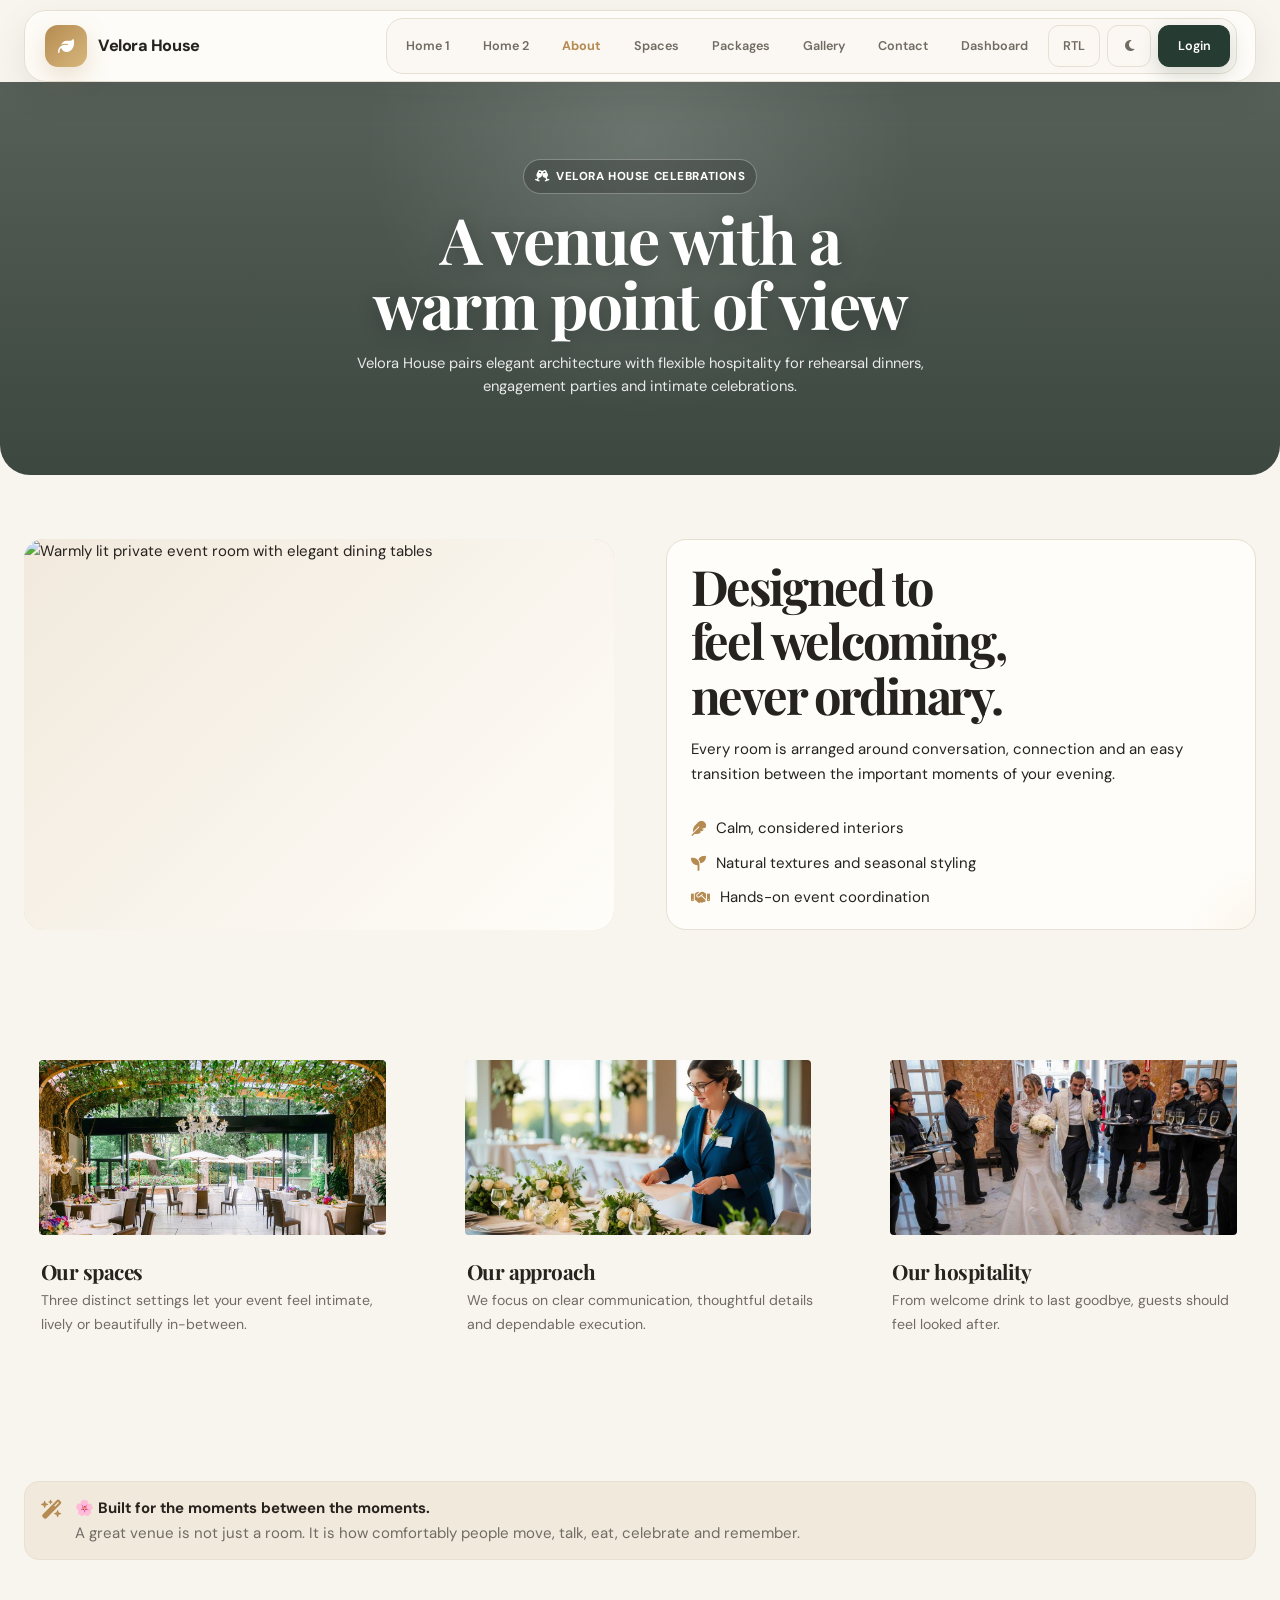
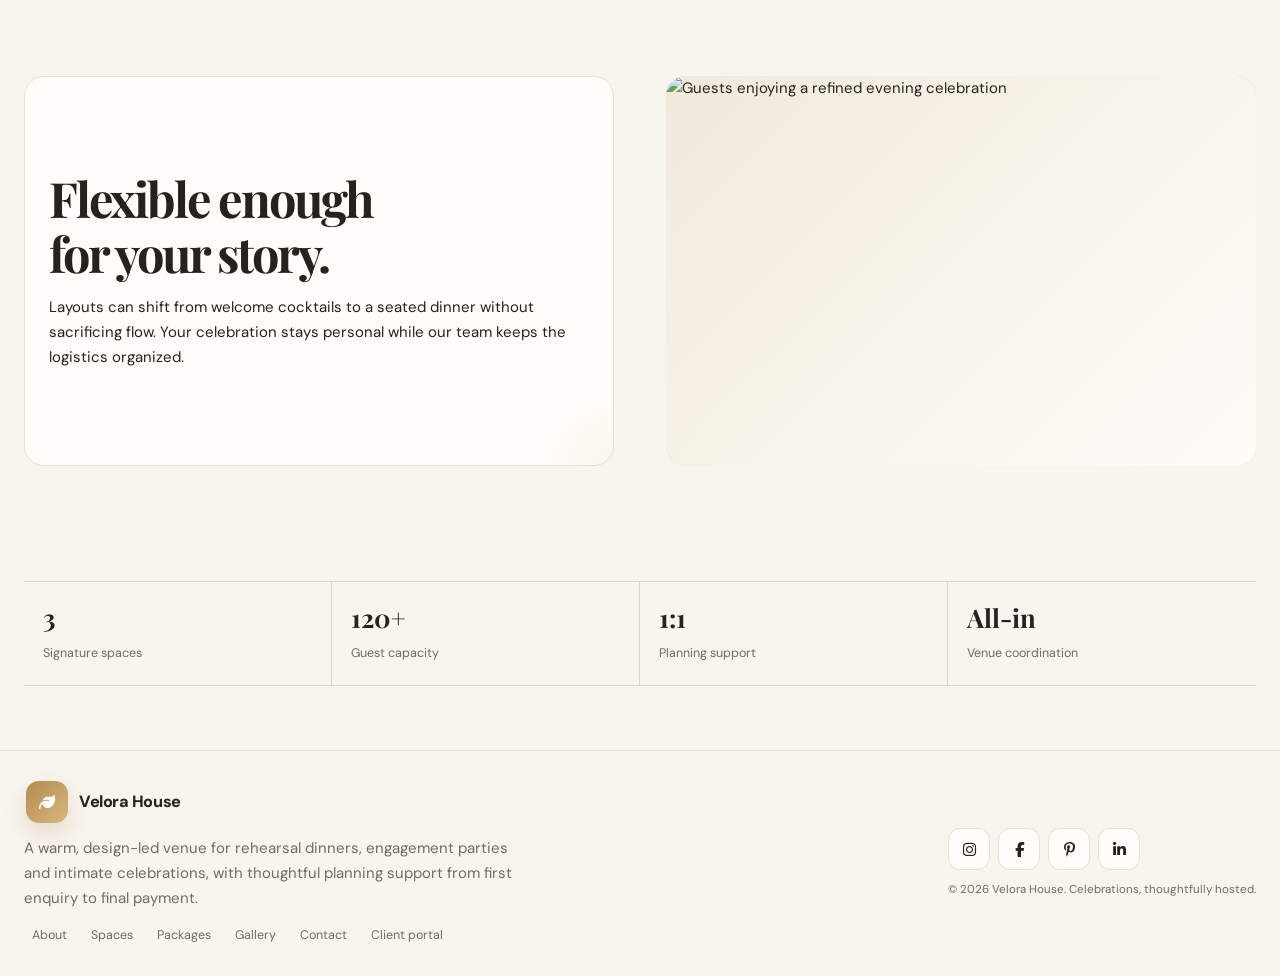
==== commit a8ae3f4a: "correction-" ====
--- a/about.html
+++ b/about.html
@@ -1,26 +1,166 @@
 ﻿<!DOCTYPE html>
 <html lang="en">
+
 <head>
     <meta charset="UTF-8">
     <meta name="viewport" content="width=device-width,initial-scale=1.0,viewport-fit=cover">
     <meta name="theme-color" content="#f8f5ef">
     <title>About Our Venue | Velora House</title>
-    <link rel="icon" type="image/svg+xml" href="data:image/svg+xml,%3Csvg xmlns='http://www.w3.org/2000/svg' viewBox='0 0 64 64'%3E%3Crect width='64' height='64' rx='18' fill='%23b58b52'/%3E%3Cpath d='M18 40c12-1 19-9 28-21 1 10-1 20-10 25-6 4-13 2-18-4Z' fill='white'/%3E%3C/svg%3E">
+    <link rel="icon" type="image/svg+xml"
+        href="data:image/svg+xml,%3Csvg xmlns='http://www.w3.org/2000/svg' viewBox='0 0 64 64'%3E%3Crect width='64' height='64' rx='18' fill='%23b58b52'/%3E%3Cpath d='M18 40c12-1 19-9 28-21 1 10-1 20-10 25-6 4-13 2-18-4Z' fill='white'/%3E%3C/svg%3E">
     <link rel="preconnect" href="https://fonts.googleapis.com">
     <link rel="preconnect" href="https://fonts.gstatic.com" crossorigin>
-    <link href="https://fonts.googleapis.com/css2?family=DM+Sans:wght@400;500;600;700&family=Playfair+Display:wght@500;600;700&display=swap" rel="stylesheet">
+    <link
+        href="https://fonts.googleapis.com/css2?family=DM+Sans:wght@400;500;600;700&family=Playfair+Display:wght@500;600;700&display=swap"
+        rel="stylesheet">
     <link rel="stylesheet" href="https://cdnjs.cloudflare.com/ajax/libs/font-awesome/6.7.2/css/all.min.css">
     <link rel="stylesheet" href="assets/css/style.css">
 </head>
+
 <body>
-    <div id="app"><header class="nav"><div class="container nav-in"><a class="logo" href="index.html" aria-label="Velora House home"><span class="logo-mark"><i class="fa-solid fa-leaf"></i></span><span>Velora House</span></a><nav class="navlinks"><a href="index.html">Home 1</a><a href="home-2.html">Home 2</a><a href="about.html">About</a><a href="spaces.html">Spaces</a><a href="packages.html">Packages</a><a href="gallery.html">Gallery</a><a href="contact.html">Contact</a><a href="dashboard.html">Dashboard</a><button class="nav-btn" data-rtl>RTL</button><button class="nav-btn" data-theme><i class="fa-solid fa-moon"></i></button><a class="nav-btn login-btn" href="login.html">Login</a></nav><button class="menu" id="menu"><i class="fa-solid fa-bars"></i></button></div></header><div id="mobileNav" style="display:none;position:fixed;inset:76px 14px auto 14px;z-index:1100;background:var(--surface);border:1px solid var(--line);border-radius:18px;padding:12px;box-shadow:var(--shadow)"><div style="display:grid;gap:5px"><a class="nav-btn" href="index.html">Home 1</a><a class="nav-btn" href="home-2.html">Home 2</a><a class="nav-btn" href="about.html">About</a><a class="nav-btn" href="spaces.html">Spaces</a><a class="nav-btn" href="packages.html">Packages</a><a class="nav-btn" href="gallery.html">Gallery</a><a class="nav-btn" href="contact.html">Contact</a><a class="nav-btn" href="dashboard.html">Dashboard</a><div style="display:grid;grid-template-columns:1fr 1fr;gap:6px"><button class="nav-btn" data-rtl>RTL</button><button class="nav-btn" data-theme>Theme</button></div><a class="btn primary" href="login.html">Login</a></div></div><main><section class="page-hero" style="--page-bg:url('https://images.unsplash.com/photo-1520854221256-17451cc331bf?auto=format&fit=crop&w=1800&q=90')"><div class="container"><span class="page-hero-kicker"><i class="fa-solid fa-champagne-glasses"></i> Velora House celebrations</span><h1>A venue with a warm point of view</h1><p>Velora House pairs elegant architecture with flexible hospitality for rehearsal dinners, engagement parties and intimate celebrations.</p></div></section>
-<section class="section"><div class="container feature"><div class="visual reveal"><img src="https://images.unsplash.com/photo-1520854221256-17451cc331bf?auto=format&fit=crop&w=1800&q=90" alt="Warmly lit private event room with elegant dining tables" loading="lazy" decoding="async" referrerpolicy="no-referrer" onerror="this.onerror=null;this.src='https://storage.googleapis.com/leye_bucket/wp-content/uploads/429088db-salon-61_phillip-amandas-rehearsal-dinner-1018.jpg';"></div><div class="content reveal"><h2>Designed to feel welcoming, never ordinary.</h2><p>Every room is arranged around conversation, connection and an easy transition between the important moments of your evening.</p><div class="list"><div><i class="fa-solid fa-feather"></i><span>Calm, considered interiors</span></div><div><i class="fa-solid fa-seedling"></i><span>Natural textures and seasonal styling</span></div><div><i class="fa-solid fa-handshake"></i><span>Hands-on event coordination</span></div></div></div></div></section>
-<section class="section"><div class="container grid-3"><article class="card reveal"><div class="card-media"><img src="https://images.unsplash.com/photo-1469371670807-013ccf25f16a?auto=format&fit=crop&w=1800&q=90" alt="Our spaces" loading="lazy" decoding="async" referrerpolicy="no-referrer" onerror="this.onerror=null;this.src='https://storage.googleapis.com/leye_bucket/wp-content/uploads/429088db-salon-61_phillip-amandas-rehearsal-dinner-1018.jpg';"></div><h3>Our spaces</h3><p>Three distinct settings let your event feel intimate, lively or beautifully in-between.</p></article><article class="card reveal"><div class="card-media"><img src="https://images.unsplash.com/photo-1511285560929-80b456fea0bc?auto=format&fit=crop&w=1800&q=90" alt="Our approach" loading="lazy" decoding="async" referrerpolicy="no-referrer" onerror="this.onerror=null;this.src='https://storage.googleapis.com/leye_bucket/wp-content/uploads/429088db-salon-61_phillip-amandas-rehearsal-dinner-1018.jpg';"></div><h3>Our approach</h3><p>We focus on clear communication, thoughtful details and dependable execution.</p></article><article class="card reveal"><div class="card-media"><img src="https://images.unsplash.com/photo-1510076857177-7470076d4098?auto=format&fit=crop&w=1800&q=90" alt="Our hospitality" loading="lazy" decoding="async" referrerpolicy="no-referrer" onerror="this.onerror=null;this.src='https://storage.googleapis.com/leye_bucket/wp-content/uploads/429088db-salon-61_phillip-amandas-rehearsal-dinner-1018.jpg';"></div><h3>Our hospitality</h3><p>From welcome drink to last goodbye, guests should feel looked after.</p></article></div></section>
-<section class="section"><div class="container"><div class="notice"><i class="fa-solid fa-wand-magic-sparkles"></i><div><strong>🌸 Built for the moments between the moments.</strong><br><span style="color:var(--muted)">A great venue is not just a room. It is how comfortably people move, talk, eat, celebrate and remember.</span></div></div></div></section>
-<section class="section"><div class="container feature"><div class="content reveal"><h2>Flexible enough for your story.</h2><p>Layouts can shift from welcome cocktails to a seated dinner without sacrificing flow. Your celebration stays personal while our team keeps the logistics organized.</p></div><div class="visual reveal"><img src="https://images.unsplash.com/photo-1527529482837-983692775a8b?auto=format&fit=crop&w=1800&q=90" alt="Guests enjoying a refined evening celebration" loading="lazy" decoding="async" referrerpolicy="no-referrer" onerror="this.onerror=null;this.src='https://storage.googleapis.com/leye_bucket/wp-content/uploads/429088db-salon-61_phillip-amandas-rehearsal-dinner-1018.jpg';"></div></div></section>
-<section class="section"><div class="container"><div class="stats"><div class="stat"><strong>3</strong><span>Signature spaces</span></div><div class="stat"><strong>120+</strong><span>Guest capacity</span></div><div class="stat"><strong>1:1</strong><span>Planning support</span></div><div class="stat"><strong>All-in</strong><span>Venue coordination</span></div></div></div></section>
-</main><footer class="footer"><div class="container footer-in"><div class="footer-copy"><a class="logo footer-logo" href="index.html"><span class="logo-mark"><i class="fa-solid fa-leaf"></i></span><span>Velora House</span></a><p>A warm, design-led venue for rehearsal dinners, engagement parties and intimate celebrations, with thoughtful planning support from first enquiry to final payment.</p><div class="footer-links"><a href="about.html">About</a><a href="spaces.html">Spaces</a><a href="packages.html">Packages</a><a href="gallery.html">Gallery</a><a href="contact.html">Contact</a><a href="dashboard.html">Client portal</a></div></div><div><div class="social"><a href="#" aria-label="Instagram"><i class="fa-brands fa-instagram"></i></a><a href="#" aria-label="Facebook"><i class="fa-brands fa-facebook-f"></i></a><a href="#" aria-label="Pinterest"><i class="fa-brands fa-pinterest-p"></i></a><a href="#" aria-label="LinkedIn"><i class="fa-brands fa-linkedin-in"></i></a></div><div style="color:var(--muted);font-size:.72rem;margin-top:10px">© 2026 Velora House. Celebrations, thoughtfully hosted.</div></div></div></footer>    </div>
+    <div id="app">
+        <header class="nav">
+            <div class="container nav-in"><a class="logo" href="index.html" aria-label="Velora House home"><span
+                        class="logo-mark"><i class="fa-solid fa-leaf"></i></span><span>Velora House</span></a>
+                <nav class="navlinks"><a href="index.html">Home 1</a><a href="home-2.html">Home 2</a><a
+                        href="about.html">About</a><a href="spaces.html">Spaces</a><a
+                        href="packages.html">Packages</a><a href="gallery.html">Gallery</a><a
+                        href="contact.html">Contact</a><a href="dashboard.html">Dashboard</a><button class="nav-btn"
+                        data-rtl>RTL</button><button class="nav-btn" data-theme><i
+                            class="fa-solid fa-moon"></i></button><a class="nav-btn login-btn"
+                        href="login.html">Login</a></nav><button class="menu" id="menu"><i
+                        class="fa-solid fa-bars"></i></button>
+            </div>
+        </header>
+        <div id="mobileNav"
+            style="display:none;position:fixed;inset:76px 14px auto 14px;z-index:1100;background:var(--surface);border:1px solid var(--line);border-radius:18px;padding:12px;box-shadow:var(--shadow)">
+            <div style="display:grid;gap:5px"><a class="nav-btn" href="index.html">Home 1</a><a class="nav-btn"
+                    href="home-2.html">Home 2</a><a class="nav-btn" href="about.html">About</a><a class="nav-btn"
+                    href="spaces.html">Spaces</a><a class="nav-btn" href="packages.html">Packages</a><a class="nav-btn"
+                    href="gallery.html">Gallery</a><a class="nav-btn" href="contact.html">Contact</a><a class="nav-btn"
+                    href="dashboard.html">Dashboard</a>
+                <div style="display:grid;grid-template-columns:1fr 1fr;gap:6px"><button class="nav-btn"
+                        data-rtl>RTL</button><button class="nav-btn" data-theme>Theme</button></div><a
+                    class="btn primary" href="login.html">Login</a>
+            </div>
+        </div>
+        <main>
+            <section class="page-hero"
+                style="--page-bg:url('https://images.unsplash.com/photo-1520854221256-17451cc331bf?auto=format&fit=crop&w=1800&q=90')">
+                <div class="container"><span class="page-hero-kicker"><i class="fa-solid fa-champagne-glasses"></i>
+                        Velora House celebrations</span>
+                    <h1>A venue with a warm point of view</h1>
+                    <p>Velora House pairs elegant architecture with flexible hospitality for rehearsal dinners,
+                        engagement parties and intimate celebrations.</p>
+                </div>
+            </section>
+            <section class="section">
+                <div class="container feature">
+                    <div class="visual reveal"><img
+                            src="https://images.unsplash.com/photo-1520854221256-17451cc331bf?auto=format&fit=crop&w=1800&q=90"
+                            alt="Warmly lit private event room with elegant dining tables" loading="lazy"
+                            decoding="async" referrerpolicy="no-referrer"
+                            onerror="this.onerror=null;this.src='https://storage.googleapis.com/leye_bucket/wp-content/uploads/429088db-salon-61_phillip-amandas-rehearsal-dinner-1018.jpg';">
+                    </div>
+                    <div class="content reveal">
+                        <h2>Designed to feel welcoming, never ordinary.</h2>
+                        <p>Every room is arranged around conversation, connection and an easy transition between the
+                            important moments of your evening.</p>
+                        <div class="list">
+                            <div><i class="fa-solid fa-feather"></i><span>Calm, considered interiors</span></div>
+                            <div><i class="fa-solid fa-seedling"></i><span>Natural textures and seasonal styling</span>
+                            </div>
+                            <div><i class="fa-solid fa-handshake"></i><span>Hands-on event coordination</span></div>
+                        </div>
+                    </div>
+                </div>
+            </section>
+            <section class="section">
+                <div class="container grid-3">
+                    <article class="card reveal">
+                        <div class="card-media"><img src="assets/img/space.jpg" alt="Our spaces" loading="lazy"
+                                decoding="async" referrerpolicy="no-referrer"
+                                onerror="this.onerror=null;this.src='https://storage.googleapis.com/leye_bucket/wp-content/uploads/429088db-salon-61_phillip-amandas-rehearsal-dinner-1018.jpg';">
+                        </div>
+                        <h3>Our spaces</h3>
+                        <p>Three distinct settings let your event feel intimate, lively or beautifully in-between.</p>
+                    </article>
+                    <article class="card reveal">
+                        <div class="card-media"><img src="assets/img/approch.jpg" alt="Our approach" loading="lazy"
+                                decoding="async" referrerpolicy="no-referrer"
+                                onerror="this.onerror=null;this.src='https://storage.googleapis.com/leye_bucket/wp-content/uploads/429088db-salon-61_phillip-amandas-rehearsal-dinner-1018.jpg';">
+                        </div>
+                        <h3>Our approach</h3>
+                        <p>We focus on clear communication, thoughtful details and dependable execution.</p>
+                    </article>
+                    <article class="card reveal">
+                        <div class="card-media"><img src="assets/img/hospitality.jpg" alt="Our hospitality"
+                                loading="lazy" decoding="async" referrerpolicy="no-referrer"
+                                onerror="this.onerror=null;this.src='https://storage.googleapis.com/leye_bucket/wp-content/uploads/429088db-salon-61_phillip-amandas-rehearsal-dinner-1018.jpg';">
+                        </div>
+                        <h3>Our hospitality</h3>
+                        <p>From welcome drink to last goodbye, guests should feel looked after.</p>
+                    </article>
+                </div>
+            </section>
+            <section class="section">
+                <div class="container">
+                    <div class="notice"><i class="fa-solid fa-wand-magic-sparkles"></i>
+                        <div><strong>🌸 Built for the moments between the moments.</strong><br><span
+                                style="color:var(--muted)">A great venue is not just a room. It is how comfortably
+                                people move, talk, eat, celebrate and remember.</span></div>
+                    </div>
+                </div>
+            </section>
+            <section class="section">
+                <div class="container feature">
+                    <div class="content reveal">
+                        <h2>Flexible enough for your story.</h2>
+                        <p>Layouts can shift from welcome cocktails to a seated dinner without sacrificing flow. Your
+                            celebration stays personal while our team keeps the logistics organized.</p>
+                    </div>
+                    <div class="visual reveal"><img
+                            src="https://images.unsplash.com/photo-1527529482837-983692775a8b?auto=format&fit=crop&w=1800&q=90"
+                            alt="Guests enjoying a refined evening celebration" loading="lazy" decoding="async"
+                            referrerpolicy="no-referrer"
+                            onerror="this.onerror=null;this.src='https://storage.googleapis.com/leye_bucket/wp-content/uploads/429088db-salon-61_phillip-amandas-rehearsal-dinner-1018.jpg';">
+                    </div>
+                </div>
+            </section>
+            <section class="section">
+                <div class="container">
+                    <div class="stats">
+                        <div class="stat"><strong>3</strong><span>Signature spaces</span></div>
+                        <div class="stat"><strong>120+</strong><span>Guest capacity</span></div>
+                        <div class="stat"><strong>1:1</strong><span>Planning support</span></div>
+                        <div class="stat"><strong>All-in</strong><span>Venue coordination</span></div>
+                    </div>
+                </div>
+            </section>
+        </main>
+        <footer class="footer">
+            <div class="container footer-in">
+                <div class="footer-copy"><a class="logo footer-logo" href="index.html"><span class="logo-mark"><i
+                                class="fa-solid fa-leaf"></i></span><span>Velora House</span></a>
+                    <p>A warm, design-led venue for rehearsal dinners, engagement parties and intimate celebrations,
+                        with thoughtful planning support from first enquiry to final payment.</p>
+                    <div class="footer-links"><a href="about.html">About</a><a href="spaces.html">Spaces</a><a
+                            href="packages.html">Packages</a><a href="gallery.html">Gallery</a><a
+                            href="contact.html">Contact</a><a href="dashboard.html">Client portal</a></div>
+                </div>
+                <div>
+                    <div class="social"><a href="#" aria-label="Instagram"><i class="fa-brands fa-instagram"></i></a><a
+                            href="#" aria-label="Facebook"><i class="fa-brands fa-facebook-f"></i></a><a href="#"
+                            aria-label="Pinterest"><i class="fa-brands fa-pinterest-p"></i></a><a href="#"
+                            aria-label="LinkedIn"><i class="fa-brands fa-linkedin-in"></i></a></div>
+                    <div style="color:var(--muted);font-size:.72rem;margin-top:10px">© 2026 Velora House. Celebrations,
+                        thoughtfully hosted.</div>
+                </div>
+            </div>
+        </footer>
+    </div>
     <button class="top" id="topBtn" aria-label="Back to top"><i class="fa-solid fa-arrow-up"></i></button>
     <script src="assets/js/main.js"></script>
 </body>
+
 </html>
--- a/assets/css/style.css
+++ b/assets/css/style.css
@@ -180,8 +180,11 @@
 
         .eyebrow {
             display: inline-flex;
-            align-self: flex-start;
-            padding: 7px 12px;
+            align-self: center;
+            margin-inline: auto;
+            text-align: center;
+            justify-content: center;
+            padding: 7px 14px;
             border-radius: 99px;
             border: 1px solid var(--line);
             color: var(--gold);
@@ -3353,13 +3356,14 @@
 .card-media img { position: absolute; inset: 0; transition: transform .4s ease; }
 .card:hover .card-media img { transform: scale(1.025); }
 .card, .space-card, .package-card, .gallery-item, .gallery-card, .theme-card {
-  overflow: hidden; border: 1px solid var(--soft-line) !important; border-radius: 3px !important; box-shadow: var(--soft-shadow) !important; background: var(--surface, var(--warm-white));
+  overflow: visible !important; border: 0 !important; border-radius: 0 !important; box-shadow: none !important; background: transparent !important;
 }
 .card { display: flex; flex-direction: column; height: 100%; }
-.card h3, .card p { margin-inline: 1.15rem; }
-.card h3 { margin-top: 1.05rem; margin-bottom: .35rem; line-height: 1.25; }
-.card p { margin-top: 0; margin-bottom: 1.2rem; }
-.grid-2, .grid-3 { align-items: stretch; gap: clamp(1.2rem, 2.5vw, 2rem) !important; }
+.card h3, .card p { margin-inline: 0 !important; padding-inline: 0 !important; }
+.card h3 { margin-top: 0.9rem; margin-bottom: 0.35rem; line-height: 1.25; font-size: 1.3rem; }
+.card p { margin-top: 0; margin-bottom: 0.8rem; line-height: 1.65; color: var(--muted); }
+.card-media { border-radius: 4px; overflow: hidden; aspect-ratio: 16 / 10; margin-bottom: 0.5rem; }
+.grid-2, .grid-3 { align-items: stretch; gap: clamp(1.8rem, 3.5vw, 3.2rem) !important; }
 .grid-2 > *, .grid-3 > * { min-width: 0; }
 .feature { display: grid !important; grid-template-columns: minmax(0, 1fr) minmax(0, 1fr) !important; align-items: stretch !important; gap: clamp(1.5rem, 4vw, 4rem) !important; }
 .feature > .visual, .feature > .content { min-width: 0; min-height: 0; }
@@ -3392,8 +3396,11 @@
 .booking-footer p { margin: 0; color: var(--muted); }
 .booking-journey-alt { background: var(--surface, #fffdf9); }
 .booking-alt-grid { display: grid; grid-template-columns: minmax(0, .8fr) minmax(0, 1.2fr); gap: clamp(2rem, 6vw, 6rem); align-items: start; }
-.booking-alt-grid .booking-heading { text-align: left; margin: 0; }
-.booking-alt-grid .booking-heading p { margin: 0 0 1.4rem; }
+.booking-alt-grid .booking-heading { text-align: center; margin: 0 auto; display: flex; flex-direction: column; align-items: center; justify-content: center; }
+.booking-alt-grid .booking-heading .eyebrow { align-self: center; margin-inline: auto; text-align: center; }
+.booking-alt-grid .booking-heading h2 { text-align: center; margin-inline: auto; }
+.booking-alt-grid .booking-heading p { margin: 0 auto 1.4rem; text-align: center; }
+.booking-alt-grid .booking-heading .btn { align-self: center; margin-inline: auto; margin-bottom: 2.2rem; }
 .booking-alt-grid .booking-steps { grid-template-columns: 1fr 1fr; }
 .booking-alt-grid .booking-steps li { border-bottom: 1px solid var(--soft-line); min-height: 130px; }
 .booking-alt-grid .booking-steps li:nth-child(2n) { border-right: 0; }
@@ -3464,7 +3471,10 @@
   .booking-steps li:last-child { border-bottom: 0; }
   .booking-footer { align-items: stretch; flex-direction: column; }
   .booking-alt-grid { grid-template-columns: 1fr; gap: 1.5rem; }
-  .booking-alt-grid .booking-heading { text-align: left; }
+  .booking-alt-grid .booking-heading { text-align: center; align-items: center; }
+  .booking-alt-grid .booking-heading .eyebrow { align-self: center; }
+  .booking-alt-grid .booking-heading p { margin-inline: auto; }
+  .booking-alt-grid .booking-heading .btn { align-self: center; margin-bottom: 2.2rem; }
   .booking-alt-grid .booking-steps { grid-template-columns: 1fr; }
   .booking-alt-grid .booking-steps li, .booking-alt-grid .booking-steps li:first-child { padding: 1rem 0; border-right: 0; border-bottom: 1px solid var(--soft-line); }
   .booking-alt-grid .booking-steps li:last-child { border-bottom: 0; }
@@ -3487,3 +3497,801 @@
   .booking-steps li { gap: .7rem; }
 }
 @media (prefers-reduced-motion: reduce) { html { scroll-behavior: auto; } *, *::before, *::after { transition-duration: .01ms !important; animation-duration: .01ms !important; } }
+
+
+/* Client completion pass: editorial layout, image consistency and responsive polish */
+:root{--section-space:clamp(38px,5vw,68px)}
+main>section{padding-block:var(--section-space)}
+main>section:first-child{padding-top:clamp(28px,4vw,52px)}
+main>section:last-child{padding-bottom:clamp(32px,4vw,54px)}
+section h1,section h2,section h3{text-wrap:balance;line-height:1.16}
+section h1{max-width:18ch;margin-inline:auto}
+section h2{max-width:24ch}
+.section-heading,.section-head,.center-heading{text-align:center;margin-inline:auto}
+.section-heading p,.section-head p,.center-heading p{margin-inline:auto;max-width:66ch}
+img{object-fit:cover;object-position:center}
+.gallery-grid img,.gallery-item img,.event-gallery img,.space-card img,.theme-card img,.feature-card img{width:100%;height:100%;object-fit:cover;object-position:center}
+.gallery-grid,.event-gallery{align-items:stretch}
+.gallery-grid>* , .event-gallery>*{overflow:hidden;border:1px solid var(--line);box-shadow:0 10px 28px rgba(32,28,22,.08)}
+.split,.split-layout,.image-content,.feature-split{align-items:stretch}
+.split>*,.split-layout>*,.image-content>*,.feature-split>*{min-width:0}
+.split img,.split-layout img,.image-content img,.feature-split img{height:100%;min-height:300px;object-fit:cover}
+.home-one .hero{display:grid;grid-template-columns:minmax(0,1fr) minmax(300px,.92fr);align-items:center;gap:clamp(24px,5vw,64px)}
+.home-one .hero h1{text-align:left;margin-inline:0;max-width:13ch}
+.home-one .hero p{max-width:58ch}
+.home-two .hero{display:grid;grid-template-columns:minmax(0,1fr);text-align:center;justify-items:center;position:relative;overflow:hidden}
+.home-two .hero h1,.home-two .hero p{margin-inline:auto;text-align:center}
+.home-two .hero h1{max-width:16ch}
+.home-two .hero p{max-width:62ch}
+.home-two .hero .hero-media,.home-two .hero .hero-image{width:min(100%,1000px);margin:28px auto 0;max-height:440px;overflow:hidden}
+.home-two .hero .hero-media img,.home-two .hero .hero-image img{max-height:440px;object-fit:cover}
+.booking-journey{display:grid;grid-template-columns:minmax(0,1fr) minmax(0,1fr);gap:clamp(20px,4vw,54px);align-items:center;border-block:1px solid var(--line);background:var(--cream)}
+.booking-journey .journey-intro h2{margin:.2em 0 .45em}
+.booking-journey .journey-intro p:last-child{max-width:58ch}
+.journey-links{display:grid;grid-template-columns:repeat(2,minmax(0,1fr));gap:0 24px;border-top:1px solid var(--line)}
+.journey-link{display:flex;justify-content:space-between;align-items:center;gap:12px;padding:15px 0;border-bottom:1px solid var(--line);font-weight:700;color:var(--ink)}
+.journey-link span{color:var(--gold);font-size:1.15rem}
+.journey-link:hover{color:var(--gold)}
+.card,.feature-card,.space-card,.theme-card,.package-card{border-color:var(--line)}
+@media(max-width:900px){.home-one .hero{grid-template-columns:1fr}.home-one .hero h1{text-align:center;margin-inline:auto}.home-one .hero p{text-align:center;margin-inline:auto}.booking-journey{grid-template-columns:1fr}.split img,.split-layout img,.image-content img,.feature-split img{min-height:260px}}
+@media(max-width:600px){.container{width:min(var(--max),calc(100% - 32px))}main>section{padding-block:32px}section h1{font-size:clamp(2rem,9vw,3rem)}section h2{font-size:clamp(1.5rem,6.5vw,2.1rem)}.booking-journey{gap:18px}.journey-links{grid-template-columns:1fr}.split img,.split-layout img,.image-content img,.feature-split img{min-height:220px}.home-two .hero .hero-media,.home-two .hero .hero-image,.home-two .hero .hero-media img,.home-two .hero .hero-image img{max-height:280px}}
+
+
+/* Targeted screenshot fixes: prevent narrow booking layout and clipped Home 1 hero. */
+.home-one .hero { display:block !important; }
+.home-one .hero-grid {
+  display:grid !important;
+  grid-template-columns:minmax(0, .95fr) minmax(0, 1.05fr) !important;
+  align-items:center !important;
+  gap:clamp(24px, 4vw, 64px) !important;
+  width:min(var(--content-width, 1280px), calc(100% - 60px)) !important;
+  max-width:none !important;
+  margin-inline:auto !important;
+}
+.home-one .hero-copy { min-width:0; width:100%; }
+.home-one .hero-copy h1 {
+  max-width:none !important;
+  width:100%;
+  font-size:clamp(3rem, 5.2vw, 5.4rem) !important;
+  line-height:1.02 !important;
+  overflow-wrap:normal;
+  word-break:normal;
+  margin-inline:0 !important;
+}
+.home-one .hero-copy h1 span { display:block; max-width:100%; }
+.home-one .hero-media { min-width:0; width:100%; height:clamp(420px, 48vw, 680px); min-height:0; }
+.home-one .hero-media img { display:block; width:100%; height:100%; object-fit:cover; }
+
+/* The section itself must not create a two-column grid around a single container. */
+.booking-journey { display:block !important; width:100%; }
+.booking-journey > .container {
+  display:block;
+  width:min(var(--content-width, 1280px), calc(100% - 60px));
+  max-width:none;
+  margin-inline:auto;
+}
+.booking-journey:not(.booking-journey-alt) .booking-heading {
+  width:100%; max-width:100%; margin:0 0 2rem; text-align:center;
+}
+.booking-journey:not(.booking-journey-alt) .booking-heading h2 { max-width:none; margin-inline:auto; }
+.booking-journey:not(.booking-journey-alt) .booking-heading p { max-width:66ch; margin-inline:auto; }
+.booking-journey:not(.booking-journey-alt) .booking-steps {
+  display:grid !important;
+  width:100% !important;
+  max-width:none !important;
+  grid-template-columns:repeat(4, minmax(0, 1fr)) !important;
+  margin:0 !important;
+  padding:0 !important;
+}
+.booking-journey:not(.booking-journey-alt) .booking-steps li { min-width:0; }
+@media (max-width:1000px) {
+  .home-one .hero-grid { grid-template-columns:minmax(0,1fr) minmax(0,1fr) !important; width:calc(100% - 36px) !important; }
+  .home-one .hero-copy h1 { font-size:clamp(2.7rem, 5vw, 4.2rem) !important; }
+  .booking-journey:not(.booking-journey-alt) .booking-steps { grid-template-columns:repeat(2,minmax(0,1fr)) !important; }
+  .booking-journey:not(.booking-journey-alt) .booking-steps li:nth-child(2n) { border-right:0; }
+}
+@media (max-width:700px) {
+  .home-one .hero-grid { display:flex !important; flex-direction:column !important; width:calc(100% - 32px) !important; gap:1.5rem !important; }
+  .home-one .hero-copy h1 { font-size:clamp(2.6rem, 11vw, 4rem) !important; }
+  .home-one .hero-media { height:auto; min-height:0; aspect-ratio:4/3; }
+  .booking-journey > .container { width:calc(100% - 32px); }
+  .booking-journey:not(.booking-journey-alt) .booking-steps { grid-template-columns:1fr !important; }
+}
+
+
+/* V2 screenshot-driven fixes: constrain hero typography and make booking content use a centered full-width container. */
+.home-one main > .hero { display:block !important; width:100%; overflow:hidden; }
+.home-one .hero .container.hero-grid {
+  width:min(1320px, calc(100% - 64px)) !important; max-width:1320px !important;
+  margin-inline:auto !important; padding-inline:0 !important;
+  display:grid !important; grid-template-columns:minmax(0, .9fr) minmax(0, 1.1fr) !important;
+  gap:clamp(24px, 4vw, 60px) !important; align-items:center !important;
+}
+.home-one .hero-copy { min-width:0 !important; max-width:100% !important; }
+.home-one .hero-copy .eyebrow { max-width:100%; white-space:normal !important; }
+.home-one .hero-copy h1 {
+  width:100% !important; max-width:100% !important; font-size:clamp(2.65rem, 4.3vw, 4.8rem) !important;
+  line-height:1.04 !important; letter-spacing:-.045em !important; overflow:visible !important;
+  white-space:normal !important; overflow-wrap:normal !important; word-break:normal !important;
+}
+.home-one .hero-copy h1 span { display:block !important; width:100% !important; max-width:100% !important; white-space:normal !important; }
+.home-one .hero-copy .actions { display:flex; flex-wrap:wrap; gap:10px; }
+.home-one .hero-media { width:100% !important; min-width:0 !important; height:clamp(400px, 43vw, 620px) !important; overflow:hidden; }
+.home-one .hero-media img { width:100% !important; height:100% !important; object-fit:cover !important; }
+.home-two .hero .container.hero-grid { width:min(1240px,calc(100% - 64px)) !important; max-width:1240px !important; margin-inline:auto !important; }
+.home-two .hero-copy { min-width:0; }
+.home-two .hero-copy h1 { font-size:clamp(2.5rem,4.4vw,4.7rem) !important; line-height:1.05 !important; max-width:100% !important; overflow-wrap:normal !important; word-break:normal !important; }
+.home-two .hero-copy h1 span { white-space:normal !important; }
+
+/* Injected booking CTA blocks on inner pages have no .container wrapper; constrain and center their children. */
+.booking-journey:not(.booking-journey-alt) {
+  display:block !important; width:100% !important; max-width:none !important;
+  padding:clamp(42px,5vw,72px) 0 !important; margin:0 !important;
+}
+.booking-journey:not(.booking-journey-alt) > .journey-intro,
+.booking-journey:not(.booking-journey-alt) > .journey-links {
+  width:min(1320px,calc(100% - 64px)) !important; max-width:1320px !important;
+  margin-inline:auto !important; box-sizing:border-box !important;
+}
+.booking-journey:not(.booking-journey-alt) > .journey-intro { margin-bottom:clamp(24px,3vw,42px) !important; }
+.booking-journey:not(.booking-journey-alt) .journey-intro .eyebrow { display:inline-flex; max-width:100%; }
+.booking-journey:not(.booking-journey-alt) .journey-intro h2 {
+  max-width:24ch !important; margin:.45rem 0 .7rem !important; font-size:clamp(2rem,3.2vw,3.2rem) !important;
+  line-height:1.12 !important; white-space:normal !important; overflow-wrap:normal !important;
+}
+.booking-journey:not(.booking-journey-alt) .journey-intro > p:last-child { max-width:66ch !important; }
+.booking-journey:not(.booking-journey-alt) .journey-links {
+  display:grid !important; grid-template-columns:repeat(2,minmax(0,1fr)) !important;
+  gap:0 28px !important; padding:0 !important; border-top:1px solid var(--line) !important;
+}
+.booking-journey:not(.booking-journey-alt) .journey-link {
+  display:flex !important; width:100% !important; min-width:0 !important; box-sizing:border-box !important;
+  justify-content:space-between !important; align-items:center !important; gap:16px !important;
+  padding:18px 0 !important; border-bottom:1px solid var(--line) !important; overflow-wrap:anywhere;
+}
+@media(max-width:900px) {
+ .home-one .hero .container.hero-grid { grid-template-columns:minmax(0,1fr) minmax(0,1fr) !important; width:calc(100% - 40px) !important; gap:24px !important; }
+ .home-one .hero-copy h1 { font-size:clamp(2.3rem,4.8vw,3.6rem) !important; }
+ .booking-journey:not(.booking-journey-alt) > .journey-intro,.booking-journey:not(.booking-journey-alt) > .journey-links { width:calc(100% - 40px) !important; }
+}
+@media(max-width:650px) {
+ .home-one .hero .container.hero-grid { display:flex !important; flex-direction:column !important; width:calc(100% - 32px) !important; }
+ .home-one .hero-copy h1 { font-size:clamp(2.5rem,10vw,3.6rem) !important; }
+ .home-one .hero-media { height:auto !important; aspect-ratio:4/3; }
+ .home-one .hero-copy .actions { display:grid; grid-template-columns:1fr; }
+ .home-one .hero-copy .actions .btn { width:100%; }
+ .home-two .hero .container.hero-grid { width:calc(100% - 32px) !important; }
+ .home-two .hero-copy h1 { font-size:clamp(2.25rem,9vw,3.4rem) !important; }
+ .booking-journey:not(.booking-journey-alt) > .journey-intro,.booking-journey:not(.booking-journey-alt) > .journey-links { width:calc(100% - 32px) !important; }
+ .booking-journey:not(.booking-journey-alt) .journey-links { grid-template-columns:1fr !important; }
+}
+
+
+/* FINAL correction: actual hero markup and booking flow layout */
+.home-one main > .hero,
+.home-two main > .hero { width:100%; overflow:visible; }
+.home-one main > .hero > .container.hero-grid,
+.home-two main > .hero > .container.hero-grid {
+  width:min(1320px, calc(100% - 64px)) !important;
+  max-width:1320px !important; margin-inline:auto !important;
+  box-sizing:border-box; min-width:0;
+}
+.home-one main > .hero > .container.hero-grid {
+  display:grid !important;
+  grid-template-columns:minmax(0, .9fr) minmax(0, 1.1fr) !important;
+  gap:clamp(24px, 4vw, 60px) !important; align-items:center !important;
+}
+.home-one .hero-copy, .home-two .hero-copy { min-width:0 !important; width:100%; max-width:100% !important; }
+.home-one .hero-copy h1, .home-two .hero-copy h1 {
+  width:100% !important; max-width:100% !important; font-size:clamp(2.45rem, 4.5vw, 4.65rem) !important;
+  line-height:1.04 !important; letter-spacing:-.04em; white-space:normal !important;
+  overflow:visible !important; overflow-wrap:break-word !important; word-break:normal !important;
+}
+.home-one .hero-copy h1 span, .home-two .hero-copy h1 span {
+  display:block; width:100%; max-width:100%; white-space:normal !important; overflow-wrap:break-word !important;
+}
+.home-one .hero-media, .home-two .hero-media { min-width:0 !important; max-width:100%; overflow:hidden; }
+.home-one .hero-media img, .home-two .hero-media img { display:block; width:100%; max-width:100%; height:100%; object-fit:cover; }
+/* Keep the intended four-step booking journey only on Home 1; use the full container width. */
+.home-one .booking-journey:not(.booking-journey-alt) { display:block !important; width:100% !important; }
+.home-one .booking-journey:not(.booking-journey-alt) > .container {
+  display:block !important; width:min(1320px, calc(100% - 64px)) !important;
+  max-width:1320px !important; margin-inline:auto !important; box-sizing:border-box;
+}
+.home-one .booking-journey .booking-heading { width:100% !important; max-width:none !important; text-align:center !important; }
+.home-one .booking-journey .booking-heading h2 { max-width:none !important; }
+.home-one .booking-journey .booking-heading p { max-width:66ch; margin-inline:auto; }
+.home-one .booking-journey .booking-steps {
+  display:grid !important; grid-template-columns:repeat(4,minmax(0,1fr)) !important;
+  width:100% !important; max-width:none !important; margin:0 !important; padding:0 !important;
+}
+.home-one .booking-journey .booking-steps li { min-width:0; box-sizing:border-box; }
+@media (max-width:900px) {
+ .home-one main > .hero > .container.hero-grid { width:calc(100% - 40px) !important; grid-template-columns:minmax(0,1fr) minmax(0,1fr) !important; gap:24px !important; }
+ .home-one .booking-journey:not(.booking-journey-alt) > .container { width:calc(100% - 40px) !important; }
+ .home-one .booking-journey .booking-steps { grid-template-columns:repeat(2,minmax(0,1fr)) !important; }
+}
+@media (max-width:650px) {
+ .home-one main > .hero > .container.hero-grid { display:flex !important; flex-direction:column !important; width:calc(100% - 32px) !important; }
+ .home-one .hero-copy h1, .home-two .hero-copy h1 { font-size:clamp(2.2rem, 9.5vw, 3.4rem) !important; }
+ .home-one .hero-media { height:auto !important; aspect-ratio:4/3; }
+ .home-one .booking-journey:not(.booking-journey-alt) > .container { width:calc(100% - 32px) !important; }
+ .home-one .booking-journey .booking-steps { grid-template-columns:1fr !important; }
+}
+
+/* =========================================================
+   USER REQUEST ENHANCEMENTS:
+   1. Home 1: 'A simple path to your celebration' section step links parallel in all views
+   2. Home 2: Hero section content all center aligned, img side overlap content kept center
+   3. Home 2: 'Your celebration, step by step' all text center, check availability button center with bottom space
+   ========================================================= */
+
+/* 1. Home 1: 'A simple path to your celebration' step links parallel across all columns and views */
+.home-one .booking-steps,
+.booking-steps {
+  align-items: stretch !important;
+}
+.home-one .booking-steps li,
+.booking-steps li {
+  display: flex !important;
+  flex-direction: row !important;
+  align-items: stretch !important;
+  height: auto !important;
+}
+.home-one .booking-steps li > div,
+.booking-steps li > div {
+  display: flex !important;
+  flex-direction: column !important;
+  flex: 1 1 auto !important;
+  min-width: 0 !important;
+  height: 100% !important;
+}
+.home-one .booking-steps li > div > p,
+.booking-steps li > div > p {
+  margin-bottom: 0.85rem !important;
+}
+.home-one .booking-steps li a,
+.booking-steps li a {
+  margin-top: auto !important;
+  display: inline-flex !important;
+  align-items: center !important;
+  gap: 5px !important;
+  width: fit-content !important;
+  align-self: flex-start !important;
+}
+
+/* 2. Home 2: Hero section content all align center and img side overlap content keep center */
+.home-two .hero-copy {
+  display: flex !important;
+  flex-direction: column !important;
+  align-items: center !important;
+  justify-content: center !important;
+  text-align: center !important;
+}
+.home-two .hero-copy .eyebrow {
+  align-self: center !important;
+  margin-inline: auto !important;
+  text-align: center !important;
+}
+.home-two .hero-copy h1 {
+  text-align: center !important;
+  margin-inline: auto !important;
+}
+.home-two .hero-copy h1 span {
+  text-align: center !important;
+  margin-inline: auto !important;
+}
+.home-two .hero-copy p {
+  text-align: center !important;
+  margin-inline: auto !important;
+}
+.home-two .hero-copy .actions {
+  display: flex !important;
+  justify-content: center !important;
+  align-items: center !important;
+  margin-inline: auto !important;
+  width: 100% !important;
+}
+.home-two .hero-media .hero-caption {
+  text-align: center !important;
+  left: 24px !important;
+  right: 24px !important;
+  display: flex !important;
+  flex-direction: column !important;
+  align-items: center !important;
+  justify-content: center !important;
+}
+.home-two .hero-media .hero-caption strong {
+  display: block !important;
+  text-align: center !important;
+  width: 100% !important;
+}
+.home-two .hero-media .hero-caption p {
+  text-align: center !important;
+  margin-inline: auto !important;
+  width: 100% !important;
+}
+
+/* 3. Home 2: 'Your celebration, step by step' section all text centered, button centered with bottom space */
+.home-two .booking-journey-alt .booking-heading,
+.booking-journey-alt .booking-heading,
+.booking-alt-grid .booking-heading {
+  text-align: center !important;
+  display: flex !important;
+  flex-direction: column !important;
+  align-items: center !important;
+  justify-content: center !important;
+  margin-inline: auto !important;
+}
+.home-two .booking-journey-alt .booking-heading .eyebrow,
+.booking-journey-alt .booking-heading .eyebrow,
+.booking-alt-grid .booking-heading .eyebrow {
+  align-self: center !important;
+  margin-inline: auto !important;
+  text-align: center !important;
+}
+.home-two .booking-journey-alt .booking-heading h2,
+.booking-journey-alt .booking-heading h2,
+.booking-alt-grid .booking-heading h2 {
+  text-align: center !important;
+  margin-inline: auto !important;
+}
+.home-two .booking-journey-alt .booking-heading p,
+.booking-journey-alt .booking-heading p,
+.booking-alt-grid .booking-heading p {
+  text-align: center !important;
+  margin: 0 auto 1.5rem !important;
+  max-width: 58ch !important;
+}
+.home-two .booking-journey-alt .booking-heading .btn,
+.booking-journey-alt .booking-heading .btn,
+.booking-alt-grid .booking-heading .btn {
+  align-self: center !important;
+  margin-inline: auto !important;
+  margin-bottom: 2.2rem !important; /* give bottom space */
+}
+
+/* =========================================================
+   OPEN & SPACIOUS REWORK STYLING:
+   - Borderless, open editorial item layouts (no card-style boxes)
+   - Venue facilities, previous setups, themes, decoration options
+   - Step-by-step booking flow with parallel CTAs
+   - Location, interactive map, directions, and contact details
+   - Refined typography and generous visual hierarchy
+   ========================================================= */
+
+.section {
+  padding-block: clamp(52px, 6.5vw, 92px) !important;
+}
+
+.section-head {
+  max-width: 820px;
+  margin-inline: auto;
+  margin-bottom: clamp(2rem, 3.8vw, 3.6rem) !important;
+  text-align: center;
+}
+
+.section-head h2 {
+  font-size: clamp(2.15rem, 4.2vw, 3.25rem) !important;
+  line-height: 1.14;
+  margin-top: 0.55rem;
+  margin-bottom: 0.85rem;
+  letter-spacing: -0.035em;
+  text-wrap: balance;
+}
+
+.section-head p {
+  font-size: 1.05rem;
+  line-height: 1.7;
+  color: var(--muted);
+  max-width: 62ch;
+  margin-inline: auto;
+}
+
+/* Open 4-column and 3-column editorial grids */
+.grid-4 {
+  display: grid;
+  grid-template-columns: repeat(4, minmax(0, 1fr));
+  gap: clamp(1.5rem, 2.8vw, 2.5rem);
+  align-items: stretch;
+}
+
+@media (max-width: 1024px) {
+  .grid-4 {
+    grid-template-columns: repeat(2, minmax(0, 1fr));
+  }
+}
+
+@media (max-width: 650px) {
+  .grid-4 {
+    grid-template-columns: 1fr;
+  }
+}
+
+/* Open item presentation: completely card-box free */
+.open-item {
+  display: flex;
+  flex-direction: column;
+  height: 100%;
+}
+
+.open-item .item-media {
+  position: relative;
+  width: 100%;
+  aspect-ratio: 16 / 10;
+  overflow: hidden;
+  border-radius: 4px;
+  background: var(--cream);
+  margin-bottom: 1.1rem;
+}
+
+.open-item .item-media img {
+  width: 100%;
+  height: 100%;
+  object-fit: cover;
+  transition: transform 0.5s ease;
+}
+
+.open-item:hover .item-media img {
+  transform: scale(1.03);
+}
+
+.open-item .item-kicker {
+  color: var(--gold);
+  font-size: 0.76rem;
+  font-weight: 700;
+  text-transform: uppercase;
+  letter-spacing: 0.08em;
+  margin-bottom: 0.35rem;
+  display: inline-block;
+}
+
+.open-item h3 {
+  font-size: 1.35rem;
+  line-height: 1.25;
+  margin: 0 0 0.45rem;
+  color: var(--ink);
+}
+
+.open-item p {
+  margin: 0 0 1rem;
+  font-size: 0.95rem;
+  line-height: 1.68;
+  color: var(--muted);
+}
+
+.open-item .item-link {
+  margin-top: auto;
+  color: var(--gold);
+  font-weight: 700;
+  font-size: 0.88rem;
+  display: inline-flex;
+  align-items: center;
+  gap: 5px;
+  text-decoration: none;
+  transition: gap 0.25s ease;
+}
+
+.open-item .item-link:hover {
+  gap: 8px;
+  text-decoration: underline;
+  text-underline-offset: 4px;
+}
+
+/* Section divider rule */
+.section-divider {
+  border: 0;
+  border-top: 1px solid var(--line);
+  margin: 0;
+  width: 100%;
+}
+
+/* Venue Location & Directions Section */
+.venue-location-section {
+  background: var(--surface);
+  border-top: 1px solid var(--line);
+}
+
+.location-grid {
+  display: grid;
+  grid-template-columns: minmax(0, 1.08fr) minmax(0, 0.92fr);
+  gap: clamp(2rem, 5vw, 4.5rem);
+  align-items: stretch;
+}
+
+.location-block {
+  margin-bottom: 2rem;
+  padding-bottom: 1.6rem;
+  border-bottom: 1px solid var(--line);
+}
+
+.location-block h3 {
+  font-size: 1.45rem;
+  margin: 0 0 0.5rem;
+}
+
+.address-text {
+  font-size: 1.1rem;
+  line-height: 1.65;
+  margin: 0 0 1.25rem;
+  color: var(--ink);
+}
+
+.location-info-grid {
+  display: grid;
+  grid-template-columns: 1fr 1fr;
+  gap: 1.4rem 1.6rem;
+  margin-bottom: 2.2rem;
+}
+
+.info-card {
+  display: flex;
+  gap: 1rem;
+  align-items: flex-start;
+}
+
+.info-card i {
+  color: var(--gold);
+  font-size: 1.25rem;
+  margin-top: 4px;
+  flex-shrink: 0;
+}
+
+.info-card strong {
+  display: block;
+  font-size: 0.96rem;
+  margin-bottom: 4px;
+  color: var(--ink);
+}
+
+.info-card p {
+  margin: 0;
+  font-size: 0.88rem;
+  line-height: 1.55;
+  color: var(--muted);
+}
+
+.location-actions {
+  display: flex;
+  gap: 12px;
+  flex-wrap: wrap;
+}
+
+.location-map-wrap {
+  width: 100%;
+  min-height: 440px;
+  height: 100%;
+  border-radius: 6px;
+  overflow: hidden;
+  border: 1px solid var(--line);
+  box-shadow: 0 12px 36px rgba(0, 0, 0, 0.04);
+}
+
+.map-frame {
+  width: 100%;
+  height: 100%;
+  min-height: 440px;
+  border: 0;
+  display: block;
+}
+
+@media (max-width: 900px) {
+  .location-grid {
+    grid-template-columns: 1fr;
+  }
+  .location-map-wrap {
+    min-height: 340px;
+  }
+  .map-frame {
+    min-height: 340px;
+  }
+}
+
+@media (max-width: 600px) {
+  .location-info-grid {
+    grid-template-columns: 1fr;
+    gap: 1.2rem;
+  }
+}
+
+/* =========================================================
+   USER CORRECTIONS:
+   1. Home 1 and Home 2: ALL section eyebrows kept centered
+   2. Home 2: Hero section image content moved to exact center
+   ========================================================= */
+
+/* 1. All section eyebrows centered across Home 1 and Home 2 */
+.eyebrow,
+.home-one .eyebrow,
+.home-two .eyebrow,
+.home-one .section-head .eyebrow,
+.home-two .section-head .eyebrow,
+.home-one .hero-copy .eyebrow,
+.home-two .hero-copy .eyebrow,
+.home-one .feature .content .eyebrow,
+.home-two .feature .content .eyebrow,
+.home-one .booking-heading .eyebrow,
+.home-two .booking-heading .eyebrow,
+.section-head .eyebrow,
+.section .eyebrow {
+  display: inline-flex !important;
+  align-self: center !important;
+  margin-inline: auto !important;
+  text-align: center !important;
+  justify-content: center !important;
+}
+
+.home-one .hero-copy {
+  display: flex !important;
+  flex-direction: column !important;
+}
+.home-one .hero-copy .eyebrow {
+  align-self: center !important;
+  margin-inline: auto !important;
+  margin-bottom: 18px !important;
+}
+
+.home-two .hero-copy {
+  display: flex !important;
+  flex-direction: column !important;
+  align-items: center !important;
+  text-align: center !important;
+}
+.home-two .hero-copy .eyebrow {
+  align-self: center !important;
+  margin-inline: auto !important;
+}
+
+.feature .content {
+  display: flex !important;
+  flex-direction: column !important;
+}
+.feature .content .eyebrow {
+  align-self: center !important;
+  margin-inline: auto !important;
+}
+
+.booking-heading {
+  display: flex !important;
+  flex-direction: column !important;
+  align-items: center !important;
+  text-align: center !important;
+}
+.booking-heading .eyebrow {
+  align-self: center !important;
+  margin-inline: auto !important;
+}
+
+.section-head {
+  display: flex !important;
+  flex-direction: column !important;
+  align-items: center !important;
+  text-align: center !important;
+}
+.section-head .eyebrow {
+  align-self: center !important;
+  margin-inline: auto !important;
+}
+
+/* 2. Home 2: Hero section image content moved to exact center */
+.home-two .hero-media {
+  position: relative !important;
+  display: flex !important;
+  align-items: center !important;
+  justify-content: center !important;
+}
+
+.home-two .hero-media:after {
+  content: "" !important;
+  position: absolute !important;
+  inset: 0 !important;
+  background: radial-gradient(circle at center, rgba(0, 0, 0, 0.28) 0%, rgba(0, 0, 0, 0.65) 100%) !important;
+  z-index: 1 !important;
+}
+
+.home-two .hero-media .hero-caption {
+  position: absolute !important;
+  top: 50% !important;
+  left: 50% !important;
+  transform: translate(-50%, -50%) !important;
+  bottom: auto !important;
+  right: auto !important;
+  width: min(calc(100% - 40px), 440px) !important;
+  max-width: 90% !important;
+  text-align: center !important;
+  display: flex !important;
+  flex-direction: column !important;
+  align-items: center !important;
+  justify-content: center !important;
+  z-index: 3 !important;
+  background: rgba(18, 25, 21, 0.72) !important;
+  backdrop-filter: blur(14px) !important;
+  -webkit-backdrop-filter: blur(14px) !important;
+  border: 1px solid rgba(211, 173, 112, 0.45) !important;
+  border-radius: 20px !important;
+  padding: clamp(20px, 3.5vw, 32px) clamp(22px, 3.5vw, 36px) !important;
+  box-shadow: 0 20px 50px rgba(0, 0, 0, 0.45) !important;
+  color: #fff !important;
+}
+
+.home-two .hero-media .hero-caption strong {
+  display: block !important;
+  font-family: "Playfair Display", serif !important;
+  font-size: clamp(1.25rem, 2vw, 1.65rem) !important;
+  font-weight: 700 !important;
+  letter-spacing: -0.02em !important;
+  line-height: 1.25 !important;
+  color: #fff !important;
+  text-align: center !important;
+  width: 100% !important;
+  margin-bottom: 8px !important;
+}
+
+.home-two .hero-media .hero-caption p {
+  display: block !important;
+  font-size: clamp(0.88rem, 1.2vw, 0.98rem) !important;
+  line-height: 1.6 !important;
+  color: #eee !important;
+  text-align: center !important;
+  margin: 0 !important;
+  width: 100% !important;
+}
+
+/* =========================================================
+   SPACES PAGE: INCREASE IMAGE HEIGHT
+   - The Garden Hall and The Courtyard section (.grid-2)
+   - The Courtyard feature section (.feature)
+   ========================================================= */
+
+.spaces-page .spaces-highlight-section .card-media,
+.spaces-highlight-section .card-media,
+.spaces-page .grid-2 .card-media {
+  height: clamp(380px, 36vw, 480px) !important;
+  aspect-ratio: auto !important;
+  border-radius: 4px !important;
+  overflow: hidden !important;
+  position: relative !important;
+  width: 100% !important;
+  margin-bottom: 0.9rem !important;
+}
+
+.spaces-page .spaces-highlight-section .card-media img,
+.spaces-highlight-section .card-media img,
+.spaces-page .grid-2 .card-media img {
+  position: absolute !important;
+  inset: 0 !important;
+  width: 100% !important;
+  height: 100% !important;
+  object-fit: cover !important;
+  object-position: center !important;
+}
+
+/* Ensure The Courtyard feature section visual also has increased height */
+.spaces-page .spaces-courtyard-feature .feature > .visual,
+.spaces-courtyard-feature .feature > .visual {
+  min-height: clamp(420px, 40vw, 540px) !important;
+}
+
+.spaces-page .spaces-courtyard-feature .feature .visual img,
+.spaces-courtyard-feature .feature .visual img {
+  min-height: clamp(420px, 40vw, 540px) !important;
+  height: 100% !important;
+  object-fit: cover !important;
+}
+
+@media (max-width: 700px) {
+  .spaces-page .spaces-highlight-section .card-media,
+  .spaces-highlight-section .card-media,
+  .spaces-page .grid-2 .card-media {
+    height: clamp(280px, 68vw, 380px) !important;
+  }
+  .spaces-page .spaces-courtyard-feature .feature > .visual,
+  .spaces-courtyard-feature .feature > .visual,
+  .spaces-page .spaces-courtyard-feature .feature .visual img,
+  .spaces-courtyard-feature .feature .visual img {
+    min-height: clamp(280px, 68vw, 380px) !important;
+  }
+}
+
+
+
